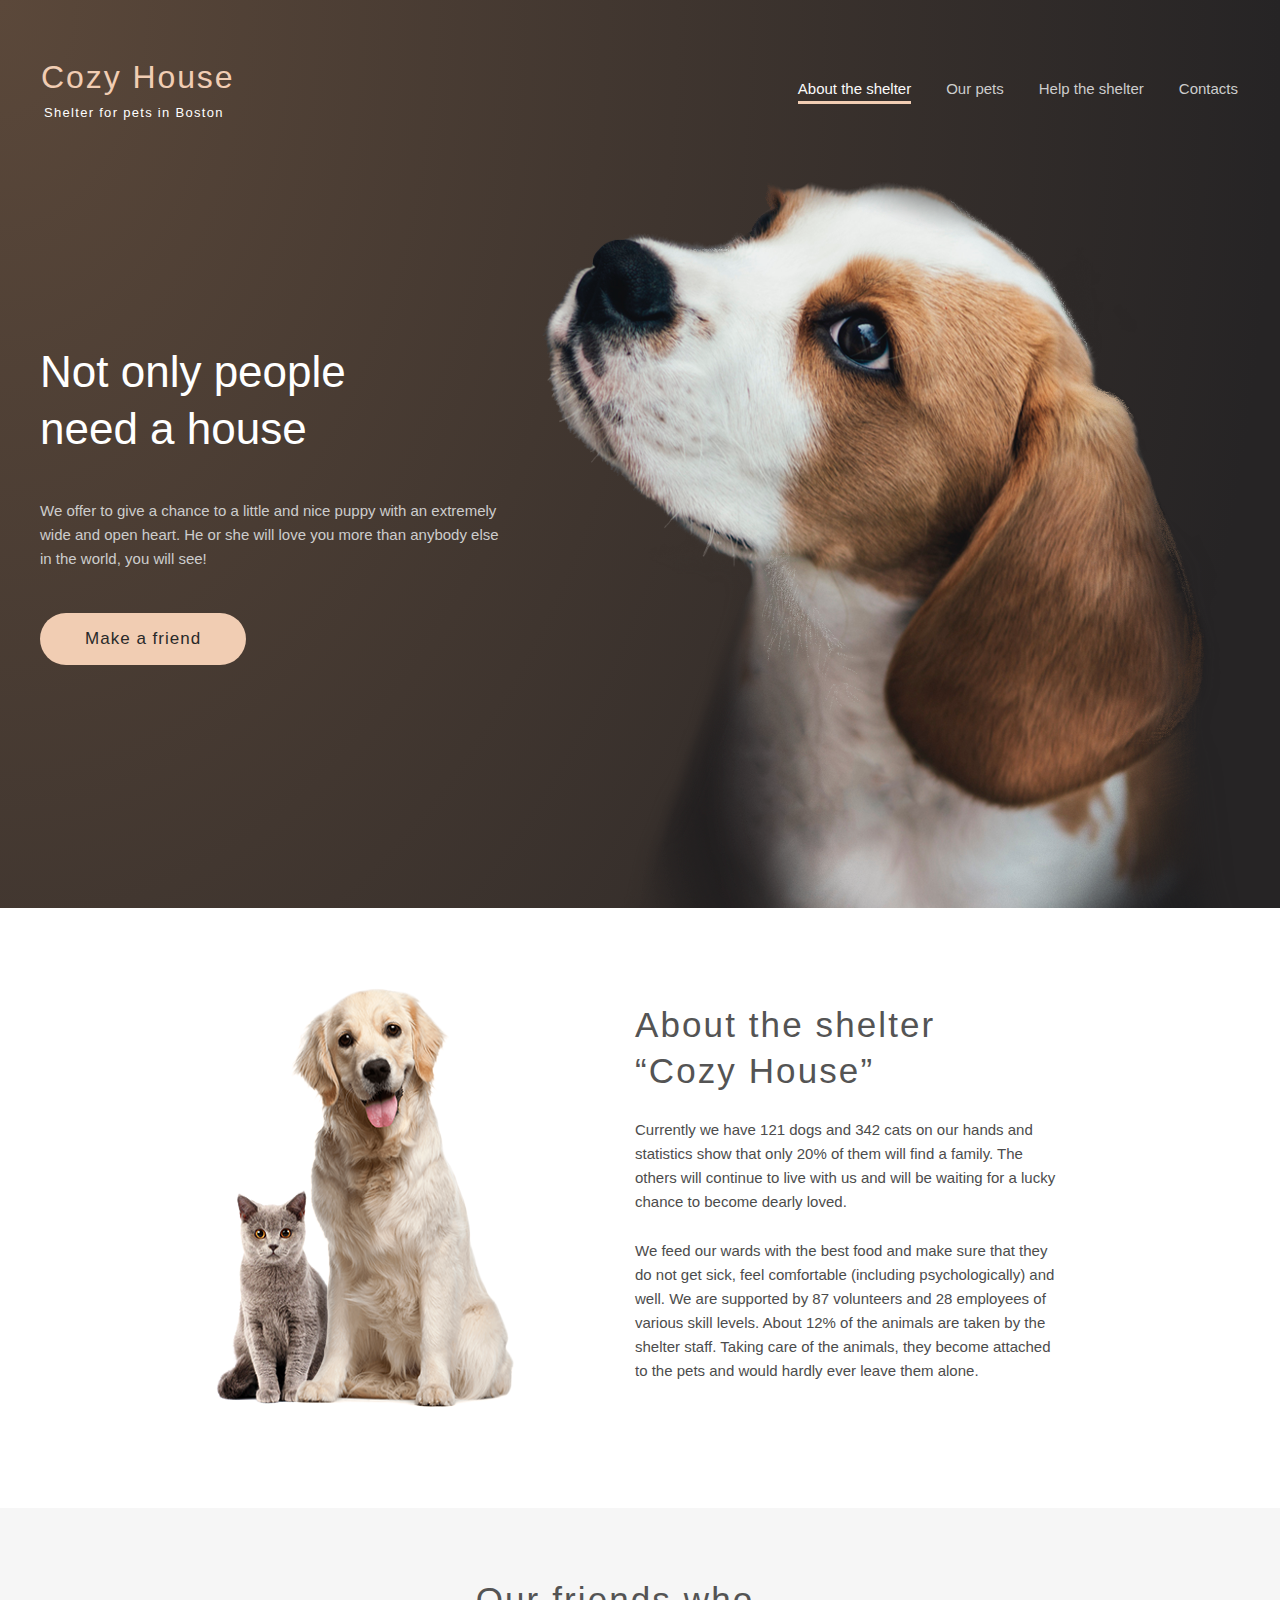
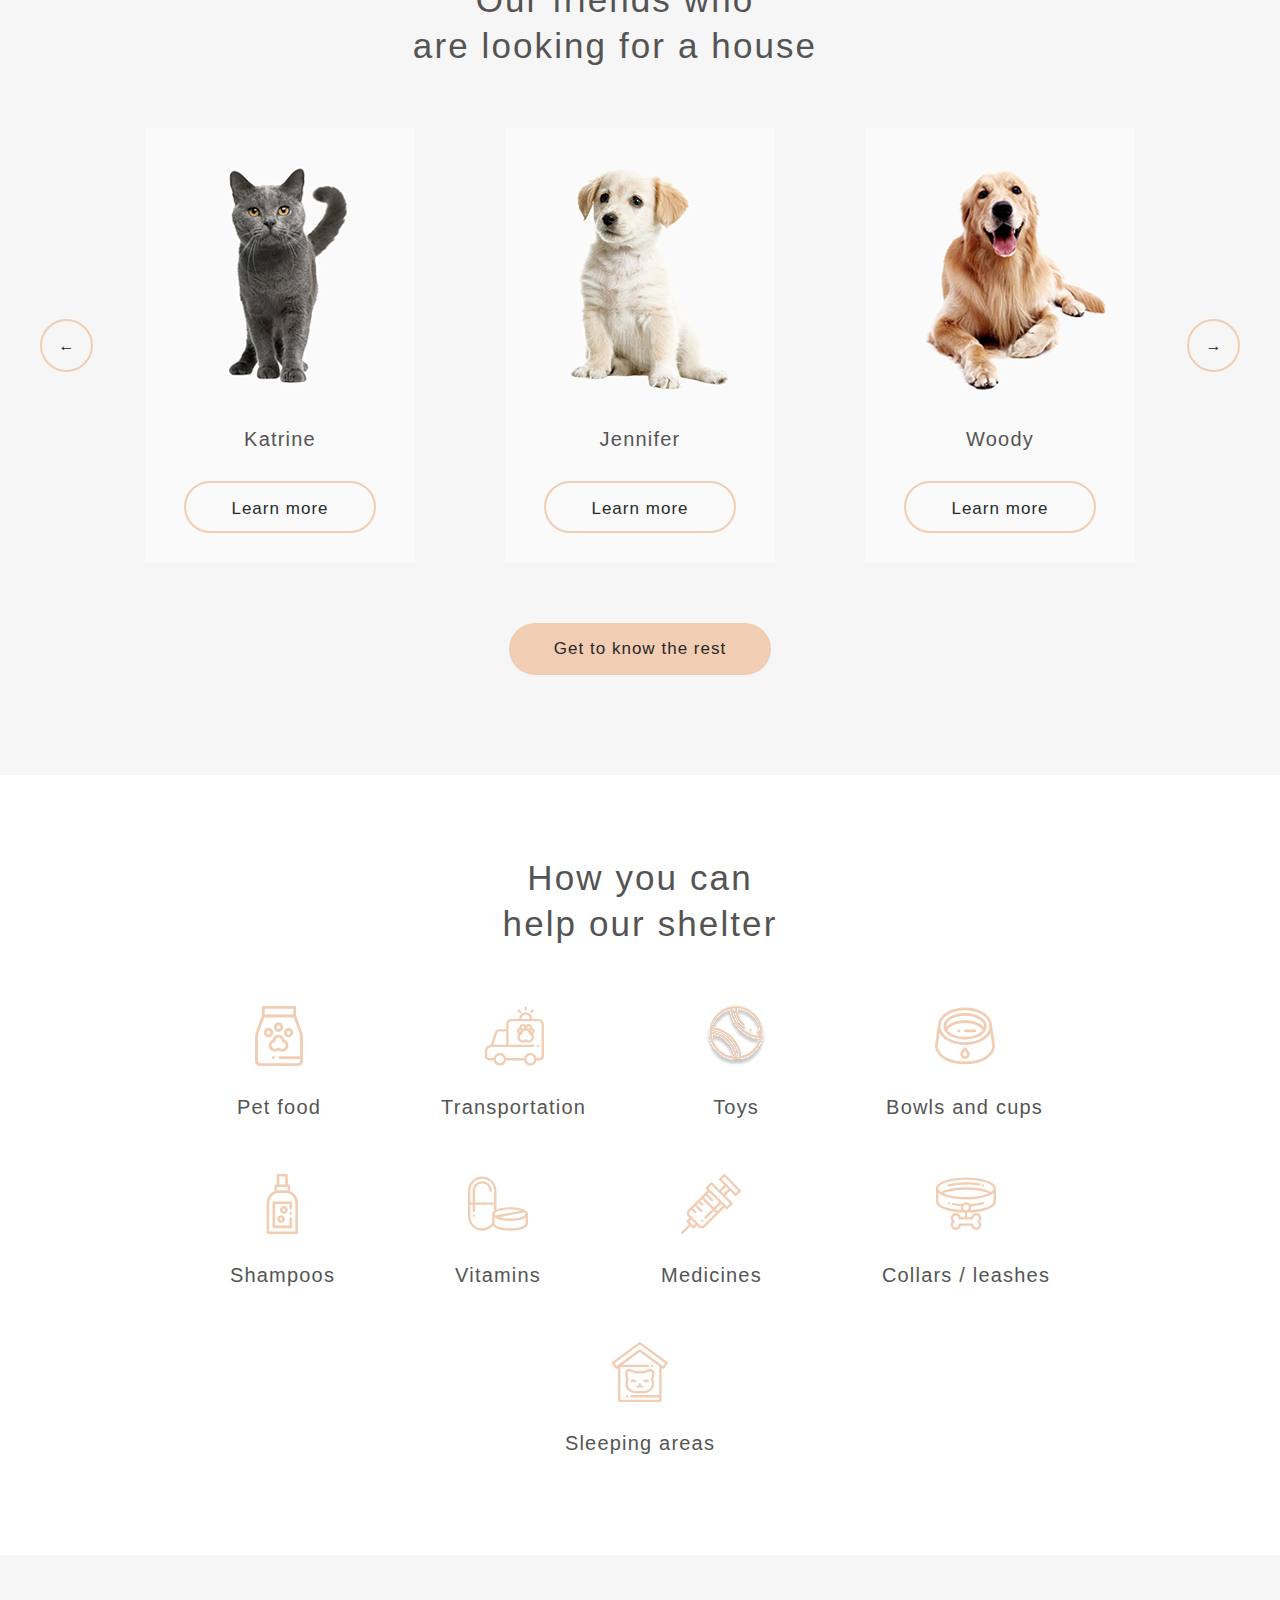
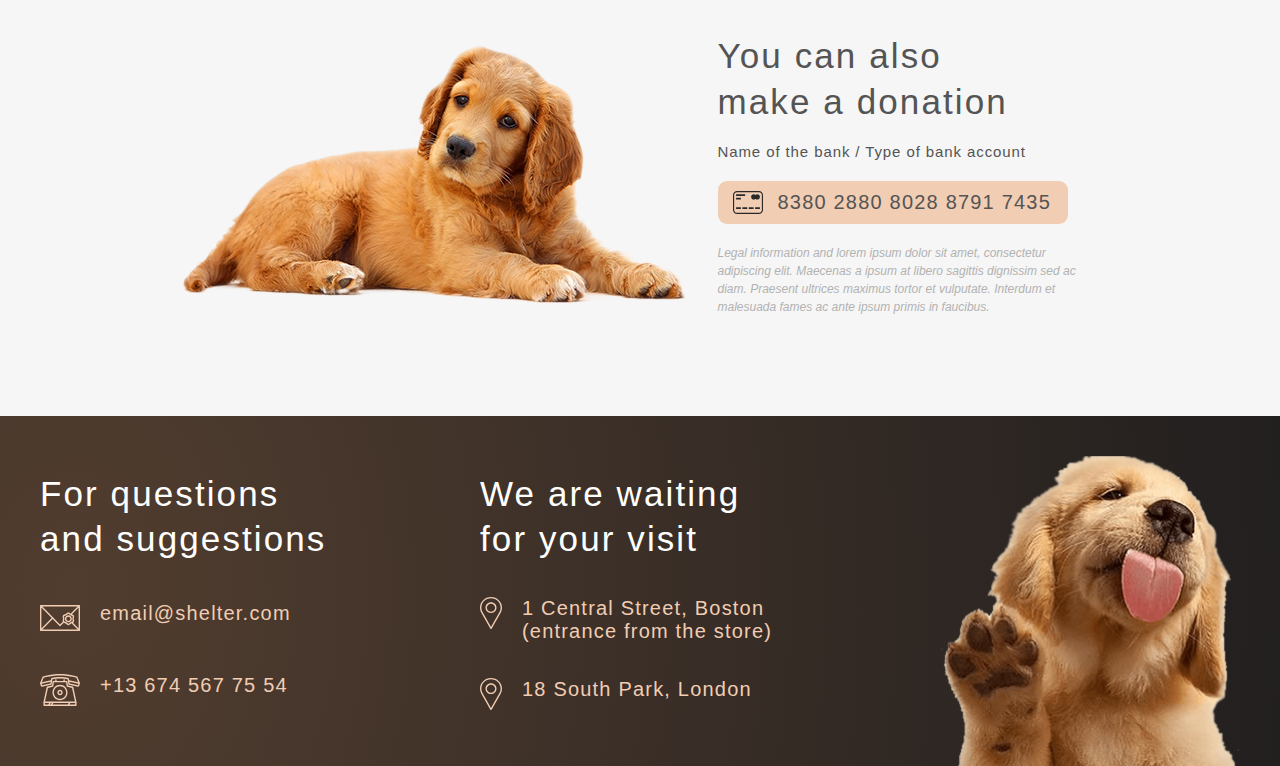
==== index.html @ 888b2aaf "refactor: refactor for validation" ====
<!doctype html>
<html lang="en">
<head>
    <meta charset="UTF-8">
    <meta http-equiv="X-UA-Compatible" content="ie=edge">
    <title>Shelter</title>
    <link rel="stylesheet" href="./css/SCSS/main.css">
</head>
<body>
<header>
    <div class="header">
        <div class="header__logo">
            <h3 class="logo__title">Cozy House</h3>
            <p class="logo__subtitle">Shelter for pets in Boston</p>
        </div>
        <nav class="header__nav-menu">
            <ul class="nav-menu__list">
                <li class="nav-menu__item paragraph-l active">
                    <a href="#about">About the shelter</a>
                </li>
                <li class="nav-menu__item paragraph-l">
                    <a href="#our-pets">Our pets</a>
                </li>
                <li class="nav-menu__item paragraph-l">
                    <a href="#help-shelter">Help the shelter</a>
                </li>
                <li class="nav-menu__item paragraph-l">
                    <a href="#contacts">Contacts</a>
                </li>
            </ul>
        </nav>
    </div>
</header>
<main>
    <section class="main__start-screen">
        <div class="wrapper">
            <div class="start-screen-container">
                <div class="start-screen__content">
                    <h2 class="start-screen__heading h3-mobile">Not only people need a house</h2>
                    <p class="start-screen__subheading paragraph-l">We offer to give a chance to a little and nice
                        puppy
                        with an extremely
                        wide and open heart. He or she will love you more than anybody else in the world, you will
                        see!</p>
                    <button class="start-screen__primary btn">Make a friend</button>
                </div>
                <img src="assets/img/start-screen-puppy.png" alt="puppy" class="start-screen__puppy"></div>
        </div>
    </section>
    <section class="main__about" id="about">
        <div class="wrapper">
            <div class="about__container">
                <img src="./assets/img/about-pets.png" alt="pets" class="about__pets">
                <div class="about__content">
                    <h3 class="about__heading h3-mobile">About the shelter “Cozy House”</h3>
                    <p class="about__subheading paragraph-l">Currently we have 121 dogs and 342 cats on our hands and
                        statistics show that only 20% of them will find a family. The others will continue to live with
                        us and will be waiting for a lucky chance to become dearly loved.</p>
                    <p class="about__subheading paragraph-l">We feed our wards with the best food and make sure that
                        they do not get sick, feel comfortable (including psychologically) and well. We are supported by
                        87 volunteers and 28 employees of various skill levels. About 12% of the animals are taken by
                        the shelter staff. Taking care of the animals, they become attached to the pets and would hardly
                        ever leave them alone.</p>
                </div>
            </div>
        </div>
    </section>
    <section class="main__pets" id="our-pets">
        <div class="wrapper">
            <div class="pets__content">
                <h3 class="pets__heading h3-mobile">Our friends who <br>are looking for a house</h3>
                <div class="pets__slider">
                    <button class="slider__arrow-left switch">←</button>
                    <div class="slider__pets-cards">
                        <div class="slider__pets-card">
                            <img src="./assets/img/pets-katrine.png" alt="Katrine" class="pets-card__photo">
                            <h4 class="pets-card__title">Katrine</h4>
                            <button class="pets-card__more btn">Learn more</button>
                        </div>
                        <div class="slider__pets-card">
                            <img src="./assets/img/pets-jennifer.png" alt="Jennifer" class="pets-card__photo">
                            <h4 class="pets-card__title">Jennifer</h4>
                            <button class="pets-card__more btn">Learn more</button>
                        </div>
                        <div class="slider__pets-card">
                            <img src="./assets/img/pets-woody.png" alt="Woody" class="pets-card__photo">
                            <h4 class="pets-card__title">Woody</h4>
                            <button class="pets-card__more btn">Learn more</button>
                        </div>
                    </div>
                    <button class="slider__arrow-right switch">→</button>
                </div>
                <button class="pets_primary btn">Get to know the rest</button>
            </div>
        </div>
    </section>
    <section class="main__help">
        <div class="wrapper">
            <div class="help__content" id="help-shelter">
                <h3 class="help__heading h3-mobile">How you can help
                    our shelter</h3>
                <ul class="help__list">
                    <li class="help__item">
                        <img src="./assets/svg/pet-food.svg" alt="Pet foo" class="help__item-icon">
                        <h4 class="help__item-title">Pet food</h4>
                    </li>
                    <li class="help__item">
                        <img src="./assets/svg/transportation.svg" alt="Transportation" class="help__item-icon">
                        <h4 class="help__item-title">Transportation</h4>
                    </li>
                    <li class="help__item">
                        <img src="./assets/svg/toys.svg" alt="Toys" class="help__item-icon">
                        <h4 class="help__item-title">Toys</h4>
                    </li>
                    <li class="help__item">
                        <img src="./assets/svg/bowls-and-cups.svg" alt="Bowls and cups" class="help__item-icon">
                        <h4 class="help__item-title">Bowls and cups</h4>
                    </li>
                    <li class="help__item">
                        <img src="./assets/svg/shampoos.svg" alt="Shampoos" class="help__item-icon">
                        <h4 class="help__item-title">Shampoos</h4>
                    </li>
                    <li class="help__item">
                        <img src="./assets/svg/vitamins.svg" alt="Vitamins" class="help__item-icon">
                        <h4 class="help__item-title">Vitamins</h4>
                    </li>
                    <li class="help__item">
                        <img src="./assets/svg/medicines.svg" alt="Medicines" class="help__item-icon">
                        <h4 class="help__item-title">Medicines</h4>
                    </li>
                    <li class="help__item">
                        <img src="./assets/svg/collars-or-leashes.svg" alt="Collars / leashes"
                             class="help__item-icon">
                        <h4 class="help__item-title">Collars / leashes</h4>
                    </li>
                    <li class="help__item">
                        <img src="./assets/svg/sleeping-area.svg" alt="Sleeping areas" class="help__item-icon">
                        <h4 class="help__item-title">Sleeping areas</h4>
                    </li>
                </ul>
            </div>
        </div>
    </section>
    <section class="main__donation">
        <div class="wrapper">
            <div class="donation__container">
                <img src="./assets/img/donation-dog.png" alt="dog" class="donation__img">
                <div class="donation__content">
                    <h3 class="donation__heading h3-mobile">You can also make a donation</h3>
                    <h5 class="donation__subheading">Name of the bank / Type of bank account</h5>
                    <div class="donation__credit-card">
                        <img src="./assets/svg/credit-card.svg" alt="credit-card" class="credit-card__svg">
                        <h4 class="credit-card__number">8380 2880 8028 8791 7435</h4>
                    </div>
                    <p class="donation__description paragraph-s">Legal information and lorem ipsum dolor sit amet,
                        consectetur adipiscing elit. Maecenas a ipsum at libero sagittis dignissim sed ac diam. Praesent
                        ultrices maximus tortor et vulputate. Interdum et malesuada fames ac ante ipsum primis in
                        faucibus.</p>
                </div>
            </div>
        </div>
    </section>
</main>
<footer>
    <div class="footer__background">
        <div class="wrapper">
            <div class="footer__container">
                <div class="footer__contacts" id="contacts">
                    <h3 class="contacts__title h3-mobile">For questions and suggestions</h3>
                    <div class="contacts__mail">
                        <img src="./assets/svg/icon-email.svg" alt="mail icon" class="mail__icon">
                        <a href="mailto:email@shelter.com" class="mail__address">
                            <h4 class="mail__address-text">email@shelter.com</h4>
                        </a>
                    </div>
                    <div class="contacts__phone">
                        <img src="./assets/svg/icon-phone.svg" alt="phone icon" class="phone__icon">
                        <a href="tel:+136745677554" class="phone__number">
                            <h4 class="phone__number-text">+13 674 567 75 54</h4>
                        </a>
                    </div>
                </div>
                <div class="footer__locations">
                    <h3 class="locations__title h3-mobile">We are waiting for your visit</h3>
                    <div class="locations__boston">
                        <img src="./assets/svg/icon-marker.svg" alt="locations icon" class="locations__icon">
                        <h4 class="locations__address">1 Central Street, Boston (entrance from the store)</h4>
                    </div>
                    <div class="locations__london">
                        <img src="./assets/svg/icon-marker.svg" alt="locations icon" class="locations__icon">
                        <h4 class="locations__address">18 South Park, London</h4>
                    </div>
                </div>
                <img class="footer__img" src="./assets/img/footer-puppy.png" alt="puppy">
            </div>
        </div>
    </div>
</footer>
</body>
</html>
---- css/SCSS/main.css ----
html, body, div, span, applet, object, iframe,
h1, h2, h3, h4, h5, h6, p, blockquote, pre,
a, abbr, acronym, address, big, cite, code,
del, dfn, em, img, ins, kbd, q, s, samp,
small, strike, strong, sub, sup, tt, var,
b, u, i, center,
dl, dt, dd, ol, ul, li,
fieldset, form, label, legend,
table, caption, tbody, tfoot, thead, tr, th, td,
article, aside, canvas, details, embed,
figure, figcaption, footer, header, hgroup,
menu, nav, output, ruby, section, summary,
time, mark, audio, video {
  margin: 0;
  padding: 0;
  border: 0;
  font-size: 100%;
  font: inherit;
  vertical-align: baseline;
}

/* make sure to set some focus styles for accessibility */
:focus {
  outline: 0;
}

/* HTML5 display-role reset for older browsers */
article, aside, details, figcaption, figure,
footer, header, hgroup, menu, nav, section {
  display: block;
}

body {
  line-height: 1;
}

ol, ul {
  list-style: none;
}

blockquote, q {
  quotes: none;
}

blockquote:before, blockquote:after,
q:before, q:after {
  content: "";
  content: none;
}

table {
  border-collapse: collapse;
  border-spacing: 0;
}

input[type=search]::-webkit-search-cancel-button,
input[type=search]::-webkit-search-decoration,
input[type=search]::-webkit-search-results-button,
input[type=search]::-webkit-search-results-decoration {
  -webkit-appearance: none;
  -moz-appearance: none;
}

input[type=search] {
  -webkit-appearance: none;
  -moz-appearance: none;
  -webkit-box-sizing: content-box;
  -moz-box-sizing: content-box;
  box-sizing: content-box;
}

textarea {
  overflow: auto;
  vertical-align: top;
  resize: vertical;
}

/**
 * Correct `inline-block` display not defined in IE 6/7/8/9 and Firefox 3.
 */
audio,
canvas,
video {
  display: inline-block;
  *display: inline;
  *zoom: 1;
  max-width: 100%;
}

/**
 * Prevent modern browsers from displaying `audio` without controls.
 * Remove excess height in iOS 5 devices.
 */
audio:not([controls]) {
  display: none;
  height: 0;
}

/**
 * Address styling not present in IE 7/8/9, Firefox 3, and Safari 4.
 * Known issue: no IE 6 support.
 */
[hidden] {
  display: none;
}

/**
 * 1. Correct text resizing oddly in IE 6/7 when body `font-size` is set using
 *    `em` units.
 * 2. Prevent iOS text size adjust after orientation change, without disabling
 *    user zoom.
 */
html {
  font-size: 100%;
  /* 1 */
  -webkit-text-size-adjust: 100%;
  /* 2 */
  -ms-text-size-adjust: 100%;
  /* 2 */
}

/**
 * Address `outline` inconsistency between Chrome and other browsers.
 */
a:focus {
  outline: thin dotted;
}

/**
 * Improve readability when focused and also mouse hovered in all browsers.
 */
a:active,
a:hover {
  outline: 0;
}

/**
 * 1. Remove border when inside `a` element in IE 6/7/8/9 and Firefox 3.
 * 2. Improve image quality when scaled in IE 7.
 */
img {
  border: 0;
  /* 1 */
  -ms-interpolation-mode: bicubic;
  /* 2 */
}

/**
 * Address margin not present in IE 6/7/8/9, Safari 5, and Opera 11.
 */
figure {
  margin: 0;
}

/**
 * Correct margin displayed oddly in IE 6/7.
 */
form {
  margin: 0;
}

/**
 * Define consistent border, margin, and padding.
 */
fieldset {
  border: 1px solid #c0c0c0;
  margin: 0 2px;
  padding: 0.35em 0.625em 0.75em;
}

/**
 * 1. Correct color not being inherited in IE 6/7/8/9.
 * 2. Correct text not wrapping in Firefox 3.
 * 3. Correct alignment displayed oddly in IE 6/7.
 */
legend {
  border: 0;
  /* 1 */
  padding: 0;
  white-space: normal;
  /* 2 */
  *margin-left: -7px;
  /* 3 */
}

/**
 * 1. Correct font size not being inherited in all browsers.
 * 2. Address margins set differently in IE 6/7, Firefox 3+, Safari 5,
 *    and Chrome.
 * 3. Improve appearance and consistency in all browsers.
 */
button,
input,
select,
textarea {
  font-size: 100%;
  /* 1 */
  margin: 0;
  /* 2 */
  vertical-align: baseline;
  /* 3 */
  *vertical-align: middle;
  /* 3 */
}

/**
 * Address Firefox 3+ setting `line-height` on `input` using `!important` in
 * the UA stylesheet.
 */
button,
input {
  line-height: normal;
}

/**
 * Address inconsistent `text-transform` inheritance for `button` and `select`.
 * All other form control elements do not inherit `text-transform` values.
 * Correct `button` style inheritance in Chrome, Safari 5+, and IE 6+.
 * Correct `select` style inheritance in Firefox 4+ and Opera.
 */
button,
select {
  text-transform: none;
}

/**
 * 1. Avoid the WebKit bug in Android 4.0.* where (2) destroys native `audio`
 *    and `video` controls.
 * 2. Correct inability to style clickable `input` types in iOS.
 * 3. Improve usability and consistency of cursor style between image-type
 *    `input` and others.
 * 4. Remove inner spacing in IE 7 without affecting normal text inputs.
 *    Known issue: inner spacing remains in IE 6.
 */
button,
html input[type=button],
input[type=reset],
input[type=submit] {
  -webkit-appearance: button;
  /* 2 */
  cursor: pointer;
  /* 3 */
  *overflow: visible;
  /* 4 */
}

/**
 * Re-set default cursor for disabled elements.
 */
button[disabled],
html input[disabled] {
  cursor: default;
}

/**
 * 1. Address box sizing set to content-box in IE 8/9.
 * 2. Remove excess padding in IE 8/9.
 * 3. Remove excess padding in IE 7.
 *    Known issue: excess padding remains in IE 6.
 */
input[type=checkbox],
input[type=radio] {
  box-sizing: border-box;
  /* 1 */
  padding: 0;
  /* 2 */
  *height: 13px;
  /* 3 */
  *width: 13px;
  /* 3 */
}

/**
 * 1. Address `appearance` set to `searchfield` in Safari 5 and Chrome.
 * 2. Address `box-sizing` set to `border-box` in Safari 5 and Chrome
 *    (include `-moz` to future-proof).
 */
input[type=search] {
  -webkit-appearance: textfield;
  /* 1 */
  -moz-box-sizing: content-box;
  -webkit-box-sizing: content-box;
  /* 2 */
  box-sizing: content-box;
}

/**
 * Remove inner padding and search cancel button in Safari 5 and Chrome
 * on OS X.
 */
input[type=search]::-webkit-search-cancel-button,
input[type=search]::-webkit-search-decoration {
  -webkit-appearance: none;
}

/**
 * Remove inner padding and border in Firefox 3+.
 */
button::-moz-focus-inner,
input::-moz-focus-inner {
  border: 0;
  padding: 0;
}

/**
 * 1. Remove default vertical scrollbar in IE 6/7/8/9.
 * 2. Improve readability and alignment in all browsers.
 */
textarea {
  overflow: auto;
  /* 1 */
  vertical-align: top;
  /* 2 */
}

/**
 * Remove most spacing between table cells.
 */
table {
  border-collapse: collapse;
  border-spacing: 0;
}

html,
button,
input,
select,
textarea {
  color: #222;
}

::-moz-selection {
  background: #b3d4fc;
  text-shadow: none;
}

::selection {
  background: #b3d4fc;
  text-shadow: none;
}

img {
  vertical-align: middle;
}

fieldset {
  border: 0;
  margin: 0;
  padding: 0;
}

textarea {
  resize: vertical;
}

.chromeframe {
  margin: 0.2em 0;
  background: #ccc;
  color: #000;
  padding: 0.2em 0;
}

h2 {
  font-family: Georgia, sans-serif;
  font-weight: normal;
  font-style: normal;
  font-size: 44px;
  line-height: 130%;
  color: #C4C4C4;
}

h3 {
  font-family: Georgia, sans-serif;
  font-weight: normal;
  font-style: normal;
  font-size: 35px;
  line-height: 130%;
  letter-spacing: 0.06em;
  color: #545454;
}

@media screen and (max-width: 500px) {
  .h3-mobile {
    font-family: Georgia, sans-serif;
    font-weight: normal;
    font-style: normal;
    font-size: 25px;
    line-height: 130%;
    letter-spacing: 0.06em;
    text-align: center;
  }
}

h4 {
  font-family: Georgia, sans-serif;
  font-weight: normal;
  font-style: normal;
  font-size: 20px;
  line-height: 115%;
  letter-spacing: 0.06em;
}

h5 {
  font-family: Georgia, sans-serif;
  font-weight: normal;
  font-style: normal;
  font-size: 15px;
  line-height: 110%;
  letter-spacing: 0.06em;
}

.h5-modal-window {
  font-family: Georgia, sans-serif;
  font-weight: normal;
  font-style: normal;
  font-size: 15px;
  line-height: 110%;
  letter-spacing: 0.06em;
}

.paragraph-l {
  font-family: Arial, sans-serif;
  font-size: 15px;
  line-height: 160%;
  color: #CDCDCD;
}
@media screen and (max-width: 500px) {
  .paragraph-l {
    text-align: justify;
  }
}

.paragraph-s {
  font-family: Arial, sans-serif;
  font-weight: normal;
  font-style: italic;
  font-size: 12px;
  line-height: 150%;
}

@media screen and (max-width: 760px) {
  .paragraph-mobile-menu {
    font-family: Arial, sans-serif;
    font-weight: normal;
    font-style: normal;
    font-size: 32px;
    line-height: 160%;
  }
}

.logo__title {
  font-family: Georgia, sans-serif;
  font-weight: normal;
  font-style: normal;
  font-size: 32px;
  line-height: 110%;
  letter-spacing: 0.06em;
}

.logo__subtitle {
  font-family: Arial, sans-serif;
  font-size: 13px;
  line-height: 15px;
  letter-spacing: 0.1em;
}

.btn {
  padding: 15px 45px;
  height: 52px;
  border-radius: 100px;
  border: 0;
  background: #F1CDB3;
  font-family: Georgia, sans-serif;
  font-weight: normal;
  font-style: normal;
  font-size: 17px;
  line-height: 130%;
  letter-spacing: 0.06em;
  color: #292929;
}
.btn:hover {
  background: #FDDCC4;
}

.switch {
  padding: 0;
  width: 53px;
  height: 53px;
  border: 2px solid #F1CDB3;
  border-radius: 100px;
  background: rgba(255, 255, 255, 0);
}
.switch:hover {
  background: #FDDCC4;
}

html {
  box-sizing: border-box;
}

*, *:before, *:after {
  box-sizing: inherit;
}

img {
  max-width: 100%;
  height: auto;
}

body {
  max-width: 1280px;
  margin: 0 auto;
}

.wrapper {
  max-width: 1200px;
  width: 100%;
  margin: 0 auto;
}
@media screen and (max-width: 500px) {
  .wrapper {
    padding: 0 10px;
  }
}

a {
  text-decoration: none;
  color: inherit;
}

/*start styles header*/
.header {
  position: absolute;
  display: flex;
  justify-content: space-between;
  align-items: center;
  height: 60px;
  max-width: 1200px;
  width: 100%;
  margin-top: 60px;
  margin-left: 41px;
}
.headerheader__logo {
  display: flex;
  flex-direction: column;
}
@media screen and (max-width: 1270px) {
  .header {
    max-width: 95vw;
    margin-left: 15px;
  }
}
@media screen and (max-width: 850px) {
  .header {
    margin: 30px 0 30px 30px;
    width: auto;
  }
}
@media screen and (max-width: 760px) {
  .header__nav-menu {
    display: none;
  }
}
@media screen and (max-width: 500px) {
  .header {
    margin-left: 10px;
  }
}

.logo__title {
  color: #F1CDB3;
  margin-bottom: 10px;
}
.logo__subtitle {
  display: flex;
  align-items: center;
  color: #FFFFFF;
  padding-left: 3px;
}

.nav-menu__list {
  display: flex;
  gap: 35px;
  margin-right: 3px;
}
@media screen and (max-width: 850px) {
  .nav-menu__list {
    margin-left: 80px;
  }
}
.nav-menu__item.active, .nav-menu__item:hover {
  color: #FAFAFA;
}
.nav-menu__item.active {
  border-bottom: 3px solid #F1CDB3;
}

/*end styles header*/
/*start styles main*/
/*start styles start-screen*/
.main__start-screen {
  background: radial-gradient(100% 215.42% at 0% 0%, #5B483A 0%, #262425 100%), #211F20;
  margin-bottom: 80px;
}
@media screen and (max-width: 850px) {
  .main__start-screen {
    padding-top: 150px;
  }
}
@media screen and (max-width: 500px) {
  .main__start-screen {
    margin-bottom: 40px;
  }
}

.start-screen-container {
  display: grid;
  grid-gap: 42px;
  grid-template-columns: minmax(330px, 1fr) minmax(auto, 698px);
}
@media screen and (max-width: 1270px) {
  .start-screen-container {
    grid-gap: 0;
  }
}
@media screen and (max-width: 850px) {
  .start-screen-container {
    grid-template-columns: 1fr;
    grid-template-rows: 322px 1fr;
    justify-items: center;
    gap: 100px;
  }
}
@media screen and (max-width: 760px) {
  .start-screen-container {
    gap: 105px;
  }
}
@media screen and (max-width: 500px) {
  .start-screen-container {
    gap: 80px;
  }
}
.start-screen__content {
  margin-top: 343px;
}
@media screen and (max-width: 1270px) {
  .start-screen__content {
    padding-left: 15px;
    margin-top: 28vw;
  }
}
@media screen and (max-width: 850px) {
  .start-screen__content {
    margin: 0;
    padding: 0;
    display: flex;
    flex-direction: column;
    align-items: center;
  }
}
@media screen and (max-width: 500px) {
  .start-screen__content {
    max-width: 93.75vw;
  }
}
@media screen and (max-width: 500px) {
  .start-screen__heading, .start-screen__subheading {
    text-align: center;
  }
}
.start-screen__heading {
  color: #FFFFFF;
  margin-bottom: 42px;
  max-width: 310px;
  letter-spacing: 0;
}
@media screen and (max-width: 850px) {
  .start-screen__heading {
    margin-left: -150px;
  }
}
@media screen and (max-width: 500px) {
  .start-screen__heading {
    margin-left: 0;
    max-width: 250px;
    letter-spacing: 0.06em;
  }
}
.start-screen__subheading {
  max-width: 460px;
  margin-bottom: 42px;
}
.start-screen__puppy {
  margin-top: 180px;
  max-width: 698px;
}
@media screen and (max-width: 1270px) {
  .start-screen__puppy {
    display: block;
    max-width: 100%;
    max-height: 100%;
  }
}
@media screen and (max-width: 850px) {
  .start-screen__puppy {
    margin-top: 0;
    margin-left: 140px;
    width: 74%;
  }
}
@media screen and (max-width: 760px) {
  .start-screen__puppy {
    margin-left: 40px;
  }
}
@media screen and (max-width: 500px) {
  .start-screen__puppy {
    width: 87%;
  }
}

/*end styles start-screen*/
/*start styles about*/
.main__about {
  margin-bottom: 100px;
}
@media screen and (max-width: 500px) {
  .main__about {
    margin-bottom: 42px;
  }
}

.about__container {
  display: flex;
  gap: 120px;
  justify-content: center;
}
@media screen and (max-width: 980px) {
  .about__container {
    flex-direction: column-reverse;
    align-items: center;
    gap: 55px;
  }
}
@media screen and (max-width: 500px) {
  .about__container {
    gap: 20px;
  }
}
.about__pets {
  width: 300px;
}
@media screen and (max-width: 500px) {
  .about__pets {
    width: 260px;
  }
}
.about__content {
  display: flex;
  flex-direction: column;
  width: 430px;
  padding-top: 14px;
}
@media screen and (max-width: 850px) {
  .about__content {
    padding: 0;
  }
}
@media screen and (max-width: 500px) {
  .about__content {
    max-width: 100%;
    padding: 0 15px;
    margin: 0 auto;
  }
}
.about__heading {
  color: #545454;
  width: 370px;
  margin-bottom: 25px;
}
@media screen and (max-width: 500px) {
  .about__heading {
    width: 100%;
  }
}
.about__subheading {
  color: #4C4C4C;
  margin-bottom: 25px;
}
@media screen and (max-width: 500px) {
  .about__subheading {
    margin-bottom: 21px;
  }
}

/*end styles about*/
/*start styles pets*/
.main__pets {
  background: #F6F6F6;
  padding-top: 70px;
  padding-bottom: 100px;
}
@media screen and (max-width: 850px) {
  .main__pets {
    padding-top: 80px;
  }
}
@media screen and (max-width: 500px) {
  .main__pets {
    padding-top: 43px;
    padding-bottom: 45px;
  }
}

.pets__content {
  display: flex;
  flex-direction: column;
  align-items: center;
  gap: 60px;
}
@media screen and (max-width: 500px) {
  .pets__content {
    gap: 40px;
  }
}
.pets__heading {
  width: 480px;
  color: #545454;
  text-align: center;
  margin-right: 50px;
  margin-top: -1px;
}
@media screen and (max-width: 850px) {
  .pets__heading {
    margin: 0;
  }
}
@media screen and (max-width: 500px) {
  .pets__heading {
    max-width: 290px;
  }
}
.pets__slider {
  display: grid;
  grid-template-columns: 1fr minmax(280px, 990px) 1fr;
  width: 100%;
  gap: 52px;
  align-items: center;
}
@media screen and (max-width: 1270px) {
  .pets__slider {
    padding: 0 30px;
  }
}
@media screen and (max-width: 850px) {
  .pets__slider {
    gap: 12px;
  }
}
@media screen and (max-width: 500px) {
  .pets__slider {
    grid-template-columns: 1fr 0 1fr;
    grid-template-rows: 435px 53px;
    grid-template-areas: "card       card    card" "arrow-left   .     arrow-right ";
    justify-items: center;
    padding: 0;
    row-gap: 20px;
    column-gap: 0;
  }
}

.slider__pets-cards {
  display: flex;
  align-items: center;
  width: 100%;
  justify-content: space-between;
  gap: 15px;
}
@media screen and (max-width: 980px) {
  .slider__pets-cards {
    justify-content: center;
    gap: 43px;
  }
}
@media screen and (max-width: 760px) {
  .slider__pets-cards {
    justify-content: center;
  }
}
@media screen and (max-width: 500px) {
  .slider__pets-cards {
    grid-area: card;
    gap: 0;
  }
}
@media screen and (max-width: 500px) {
  .slider__arrow-left {
    grid-area: arrow-left;
    margin-left: 17px;
  }
}
@media screen and (max-width: 500px) {
  .slider__arrow-right {
    grid-area: arrow-right;
    margin-right: 17px;
  }
}
.slider__pets-card {
  display: flex;
  flex-direction: column;
  gap: 30px;
  align-items: center;
  background: #FAFAFA;
  grid-area: card;
}
@media screen and (max-width: 980px) {
  .slider__pets-card:last-child {
    display: none;
  }
}
@media screen and (max-width: 760px) {
  .slider__pets-card:nth-child(2) {
    display: none;
  }
}

.pets-card__photo {
  width: 270px;
}
.pets-card__title {
  color: #545454;
}
.pets-card__more {
  padding-top: 15px;
  background: rgba(255, 255, 255, 0);
  border: 2px solid #F1CDB3;
  margin-bottom: 30px;
}

/*end styles pets*/
/*start styles help*/
.help__content {
  margin-top: 80px;
  margin-bottom: 100px;
  display: flex;
  flex-direction: column;
  align-items: center;
}
@media screen and (max-width: 500px) {
  .help__content {
    margin-top: 41px;
    margin-bottom: 43px;
  }
}
.help__heading {
  max-width: 310px;
  color: #545454;
  margin-bottom: 60px;
  text-align: center;
}
@media screen and (max-width: 500px) {
  .help__heading {
    max-width: 250px;
    margin-bottom: 42px;
  }
}
.help__list {
  display: flex;
  column-gap: 120px;
  row-gap: 55px;
  flex-wrap: wrap;
  max-width: 1030px;
  justify-content: center;
}
@media screen and (max-width: 1270px) {
  .help__list {
    margin: 0 15px;
  }
}
@media screen and (max-width: 850px) {
  .help__list {
    column-gap: 60px;
  }
}
@media screen and (max-width: 500px) {
  .help__list {
    gap: 30px;
    margin: 0;
  }
}
.help__item {
  display: flex;
  flex-direction: column;
  align-items: center;
}
@media screen and (max-width: 1270px) {
  .help__item {
    width: 170px;
  }
}
@media screen and (max-width: 500px) {
  .help__item {
    width: 130px;
  }
}
.help__item-icon {
  width: 60px;
  height: 60px;
  margin-bottom: 30px;
}
@media screen and (max-width: 500px) {
  .help__item-icon {
    width: 50px;
    height: 50px;
    margin-bottom: 20px;
  }
}
.help__item-title {
  color: #545454;
}
@media screen and (max-width: 500px) {
  .help__item-title {
    font-size: 15px;
    line-height: 110%;
  }
}

/*end styles help*/
/*start styles donation*/
.main__donation {
  background: #F6F6F6;
  padding-top: 78px;
  padding-bottom: 100px;
}
@media screen and (max-width: 500px) {
  .main__donation {
    padding-top: 43px;
    padding-bottom: 43px;
  }
}

.donation__container {
  display: flex;
  gap: 30px;
  justify-content: center;
  align-items: center;
}
@media screen and (max-width: 980px) {
  .donation__container {
    flex-direction: column-reverse;
  }
}
@media screen and (max-width: 850px) {
  .donation__container {
    gap: 60px;
  }
}
@media screen and (max-width: 500px) {
  .donation__container {
    gap: 41px;
  }
}
.donation__img {
  max-width: 505px;
  max-height: 261px;
}
@media screen and (max-width: 760px) {
  .donation__img {
    max-width: 81.25vw;
  }
}
.donation__content {
  max-width: 380px;
  display: flex;
  flex-direction: column;
  gap: 20px;
}
@media screen and (max-width: 500px) {
  .donation__content {
    align-items: center;
    gap: 24px;
  }
}
.donation__heading {
  color: #545454;
  max-width: 300px;
}
@media screen and (max-width: 500px) {
  .donation__heading {
    max-width: 225px;
  }
}
.donation__subheading {
  color: #545454;
}
@media screen and (max-width: 500px) {
  .donation__subheading {
    letter-spacing: 0;
  }
}
.donation__credit-card {
  max-width: 350px;
  display: flex;
  gap: 15px;
  background: #F1CDB3;
  padding: 10px 15px;
  border-radius: 9px;
}
@media screen and (max-width: 500px) {
  .donation__credit-card {
    width: 281px;
  }
}
.donation__description {
  color: #B2B2B2;
}
@media screen and (max-width: 500px) {
  .donation__description {
    text-align: justify;
    padding: 0 9px;
    margin-top: -5px;
  }
}

.credit-card__svg {
  width: 30px;
  height: 23px;
}
.credit-card__number {
  color: #545454;
}
@media screen and (max-width: 500px) {
  .credit-card__number {
    font-size: 15px;
    line-height: 110%;
  }
}

/*end styles donation*/
/*end styles main*/
/*start styles footer*/
.footer__background {
  background: radial-gradient(110.67% 538.64% at 5.73% 50%, #513D2F 0%, #1A1A1C 100%), #211F20;
  padding-top: 40px;
}
@media screen and (max-width: 850px) {
  .footer__background {
    padding-top: 30px;
  }
}
.footer__container {
  display: grid;
  justify-content: space-between;
  grid-template-columns: 300px 320px 300px;
  grid-template-areas: "contacts location puppy";
}
@media screen and (max-width: 1270px) {
  .footer__container {
    padding-left: 15px;
  }
}
@media screen and (max-width: 980px) {
  .footer__container {
    grid-template-rows: 234px 1fr;
    grid-template-columns: 1fr 1fr;
    grid-template-areas: "contacts location" "puppy    puppy";
    justify-items: center;
    column-gap: 60px;
    row-gap: 65px;
  }
}
@media screen and (max-width: 850px) {
  .footer__container {
    padding: 0;
    margin: 0 64px;
    column-gap: 37px;
  }
}
@media screen and (max-width: 760px) {
  .footer__container {
    grid-template-rows: 208px 222px 1fr;
    grid-template-columns: 1fr;
    grid-template-areas: "contacts " "location" "puppy ";
    row-gap: 40px;
    column-gap: 0;
    margin: 0 10px;
  }
}
@media screen and (max-width: 500px) {
  .footer__container {
    margin: 0;
  }
}
.footer__contacts, .footer__locations {
  display: flex;
  flex-direction: column;
  gap: 40px;
  margin-top: 15px;
  max-height: 234px;
  max-width: 93.75vw;
}
@media screen and (max-width: 850px) {
  .footer__contacts, .footer__locations {
    margin: 0;
    gap: 42px;
  }
}
@media screen and (max-width: 500px) {
  .footer__contacts, .footer__locations {
    align-items: center;
  }
}
.footer__contacts {
  grid-area: contacts;
}
.footer__locations {
  grid-area: location;
  gap: 35px;
  max-width: 305px;
}
@media screen and (max-width: 850px) {
  .footer__locations {
    gap: 30px;
  }
}
@media screen and (max-width: 500px) {
  .footer__locations {
    gap: 40px;
  }
}
.footer__img {
  max-width: 300px;
  grid-area: puppy;
}
@media screen and (max-width: 980px) {
  .footer__img {
    grid-column-start: span 2;
  }
}
@media screen and (max-width: 500px) {
  .footer__img {
    max-width: 260px;
  }
}

.contacts__title,
.locations__title {
  color: #FFFFFF;
}

.contacts__mail,
.contacts__phone,
.locations__boston,
.locations__london {
  display: flex;
  gap: 20px;
}

@media screen and (max-width: 850px) {
  .locations__boston .locations__icon {
    margin-top: 7px;
  }
  .locations__boston .locations__address {
    margin-bottom: 8px;
  }
}
@media screen and (max-width: 850px) and (max-width: 500px) {
  .locations__boston .locations__address {
    margin-bottom: 3px;
  }
}

@media screen and (max-width: 500px) {
  .locations__title {
    width: 90vw;
  }
}

@media screen and (max-width: 500px) {
  .locations__address {
    width: 265px;
  }
}

.mail__icon,
.phone__icon {
  width: 40px;
  height: 32px;
}

@media screen and (max-width: 850px) {
  .phone__icon {
    margin-top: -6px;
  }
}

.mail__address-text,
.phone__number-text,
.locations__address {
  color: #F1CDB3;
}

.locations__icon {
  width: 22px;
  height: 32px;
  display: flex;
  justify-content: center;
  align-items: center;
}

/*end styles footer*/

/*# sourceMappingURL=main.css.map */
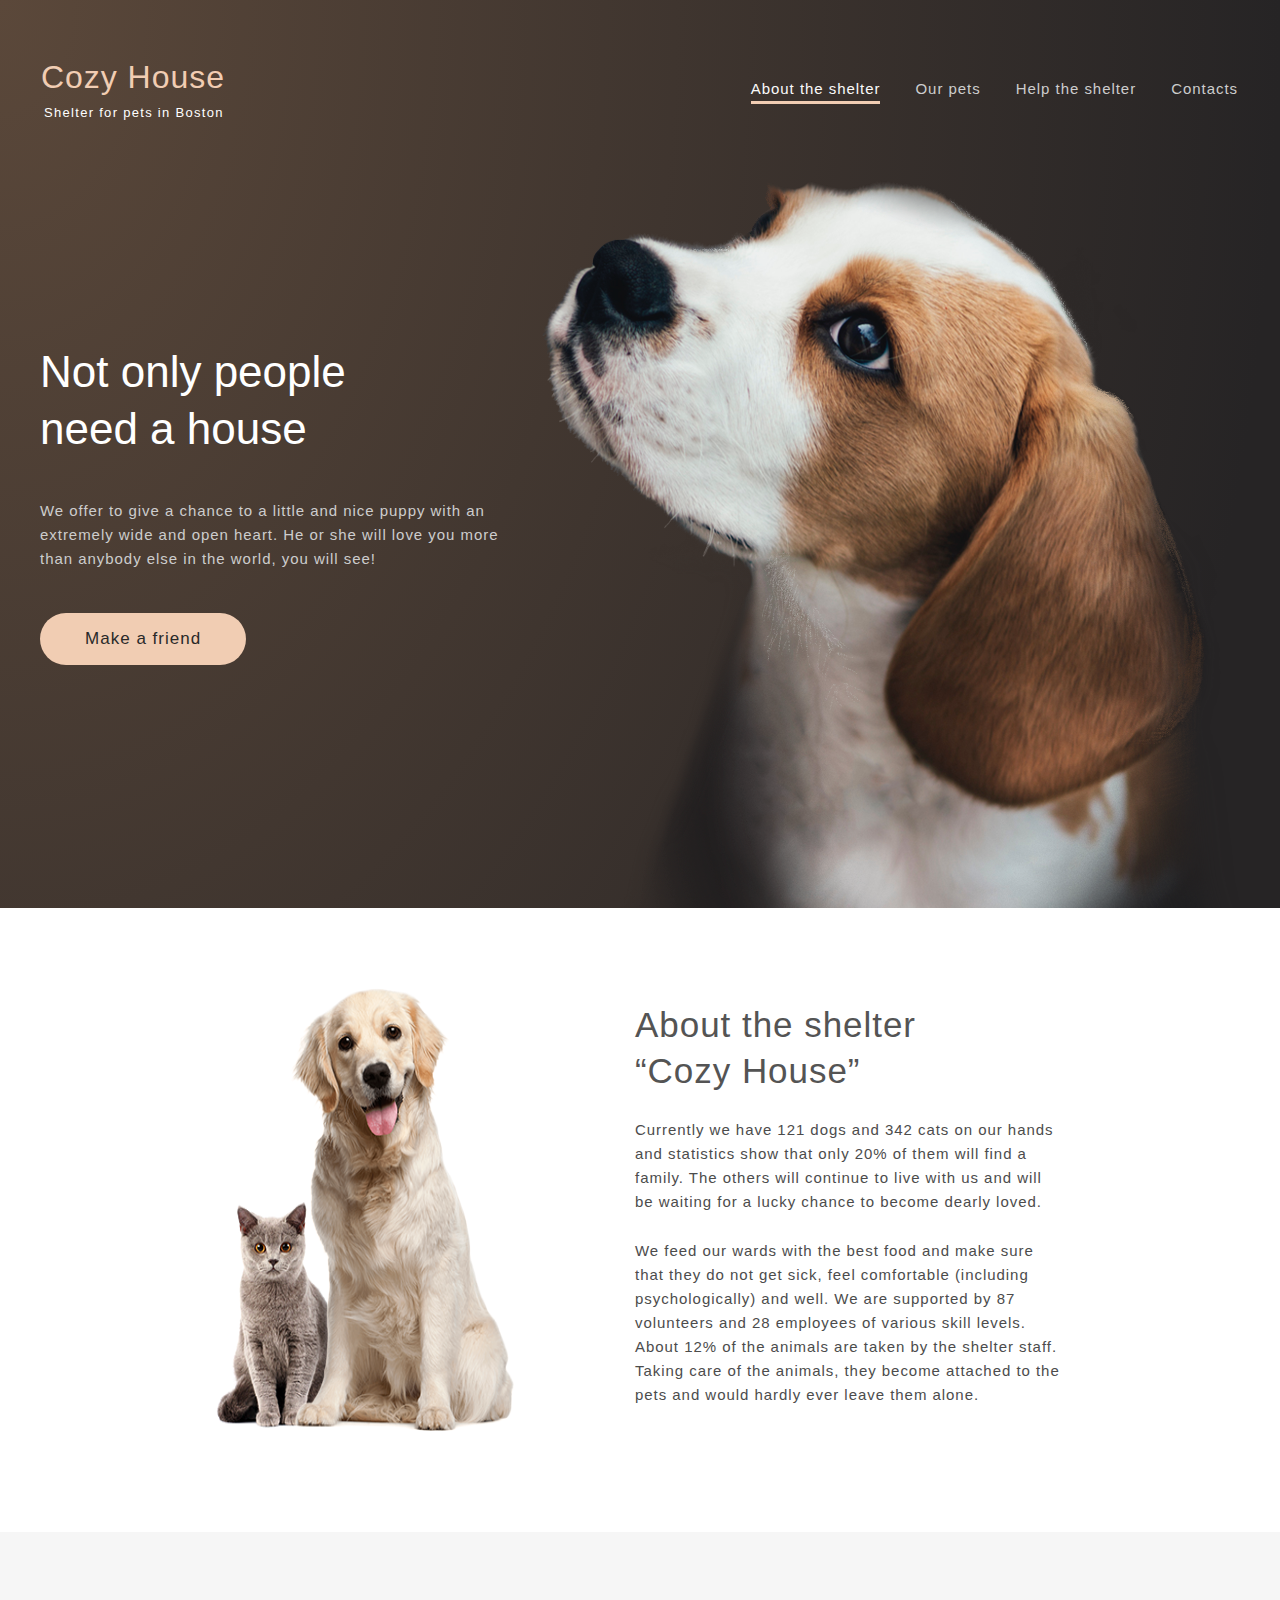
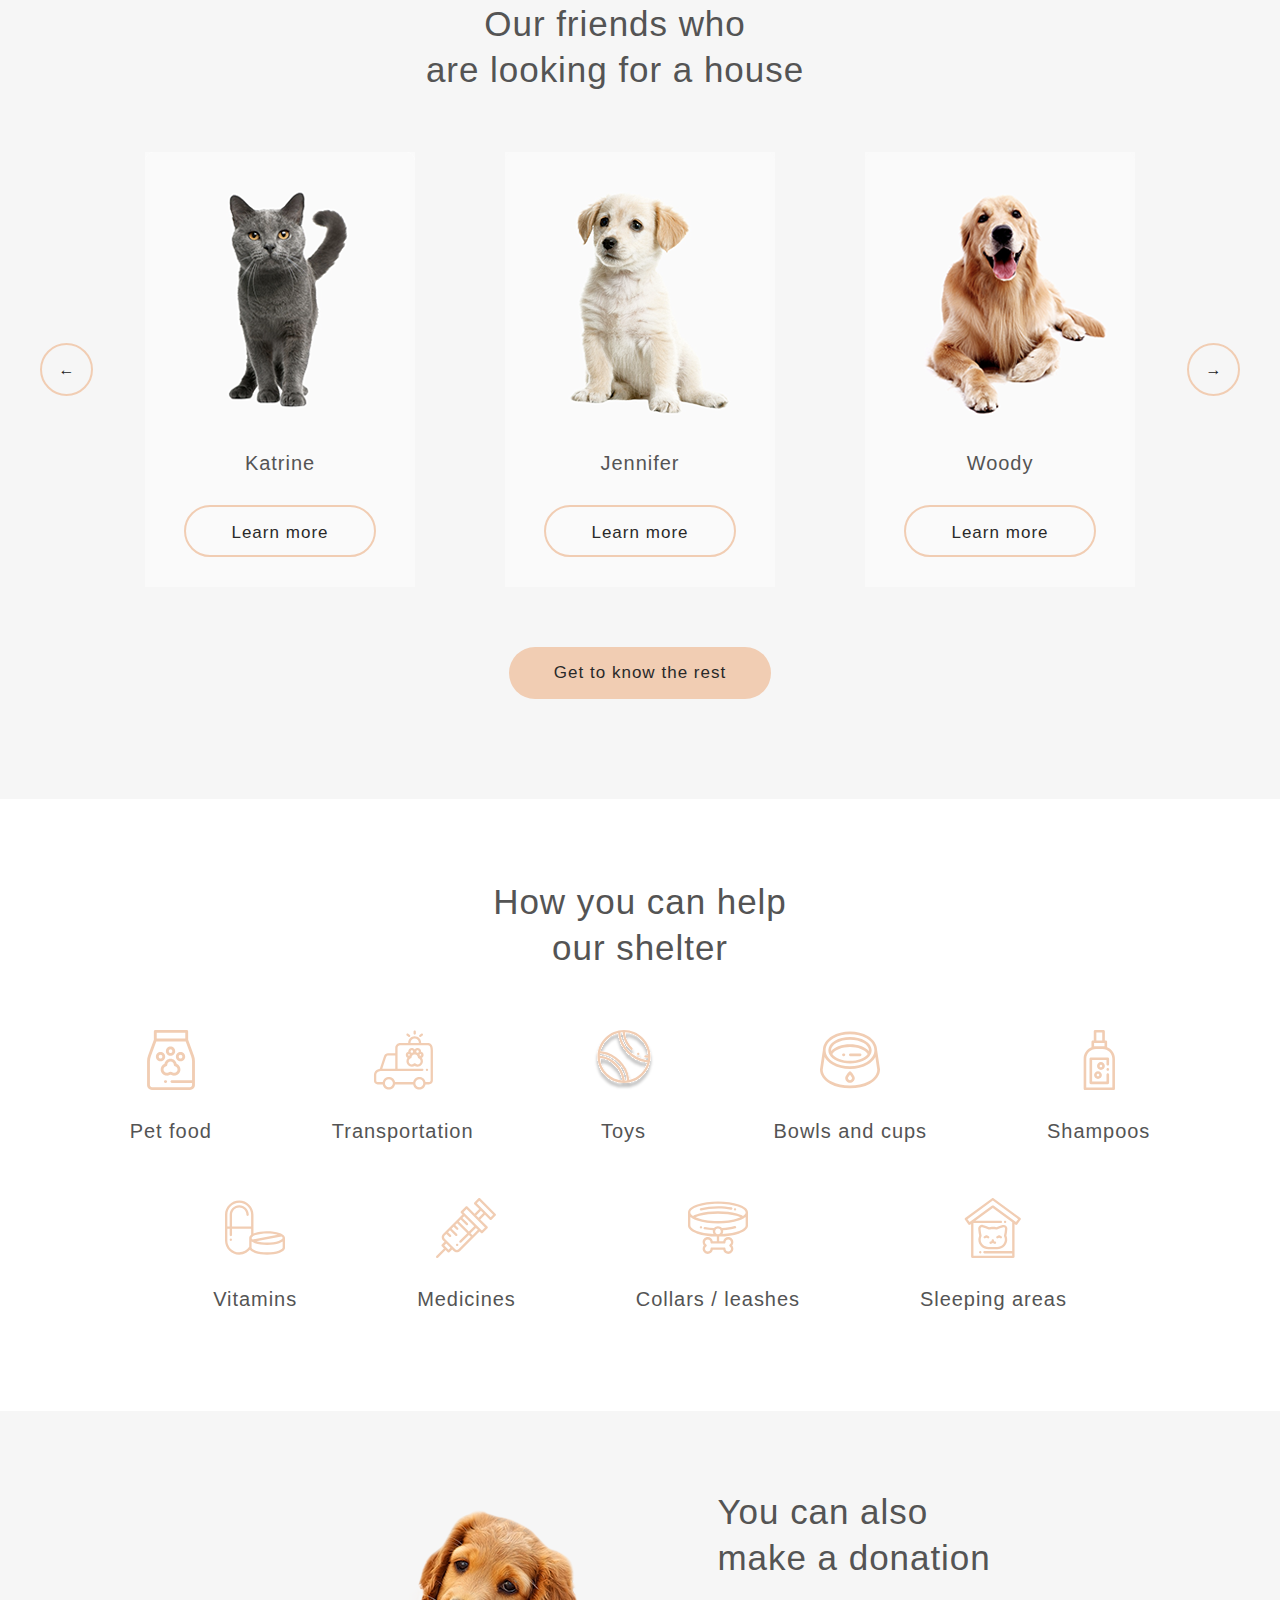
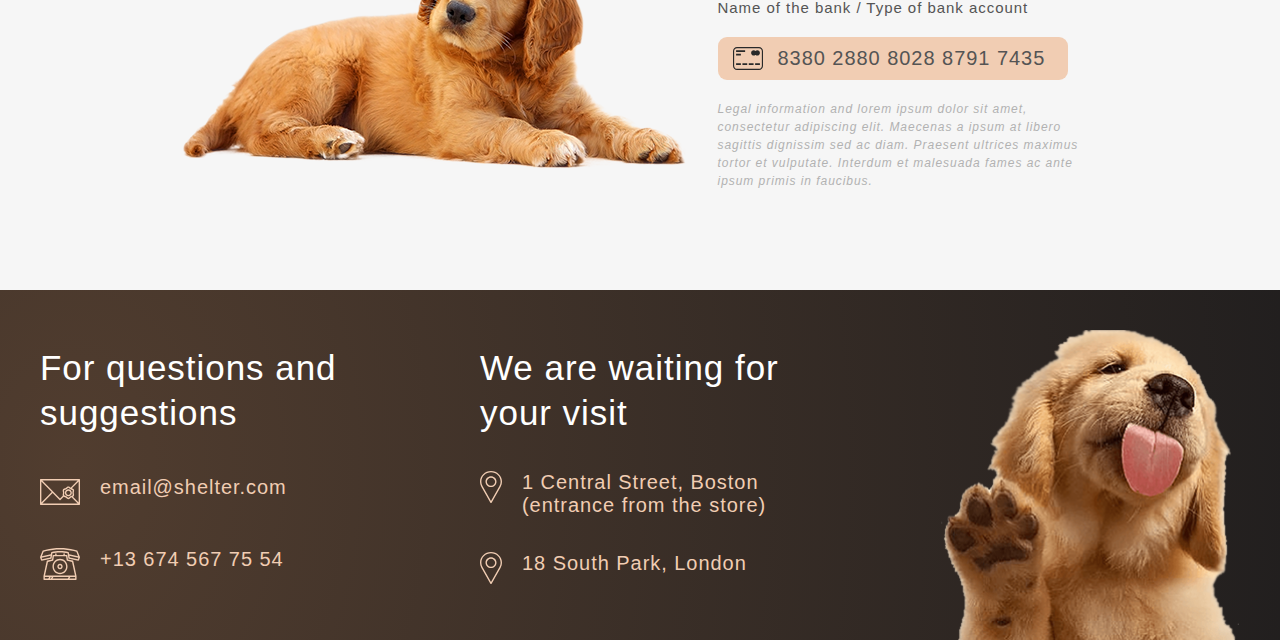
==== commit 06d3aca2: "refactor: apply pattern 7-1" ====
--- a/index.html
+++ b/index.html
@@ -4,7 +4,7 @@
     <meta charset="UTF-8">
     <meta http-equiv="X-UA-Compatible" content="ie=edge">
     <title>Shelter</title>
-    <link rel="stylesheet" href="./css/SCSS/main.css">
+    <link rel="stylesheet" href="SCSS/main.css">
 </head>
 <body>
 <header>
--- a/SCSS/main.css
+++ b/SCSS/main.css
@@ -0,0 +1,1189 @@
+html, body, div, span, applet, object, iframe,
+h1, h2, h3, h4, h5, h6, p, blockquote, pre,
+a, abbr, acronym, address, big, cite, code,
+del, dfn, em, img, ins, kbd, q, s, samp,
+small, strike, strong, sub, sup, tt, var,
+b, u, i, center,
+dl, dt, dd, ol, ul, li,
+fieldset, form, label, legend,
+table, caption, tbody, tfoot, thead, tr, th, td,
+article, aside, canvas, details, embed,
+figure, figcaption, footer, header, hgroup,
+menu, nav, output, ruby, section, summary,
+time, mark, audio, video {
+  margin: 0;
+  padding: 0;
+  border: 0;
+  font-size: 100%;
+  font: inherit;
+  vertical-align: baseline;
+}
+
+:focus {
+  outline: 0;
+}
+
+article, aside, details, figcaption, figure,
+footer, header, hgroup, menu, nav, section {
+  display: block;
+}
+
+body {
+  line-height: 1;
+}
+
+ol, ul {
+  list-style: none;
+}
+
+blockquote, q {
+  quotes: none;
+}
+
+blockquote:before, blockquote:after,
+q:before, q:after {
+  content: "";
+  content: none;
+}
+
+table {
+  border-collapse: collapse;
+  border-spacing: 0;
+}
+
+input[type=search]::-webkit-search-cancel-button,
+input[type=search]::-webkit-search-decoration,
+input[type=search]::-webkit-search-results-button,
+input[type=search]::-webkit-search-results-decoration {
+  -webkit-appearance: none;
+  -moz-appearance: none;
+}
+
+input[type=search] {
+  -webkit-appearance: none;
+  -moz-appearance: none;
+  -webkit-box-sizing: content-box;
+  -moz-box-sizing: content-box;
+  box-sizing: content-box;
+}
+
+textarea {
+  overflow: auto;
+  vertical-align: top;
+  resize: vertical;
+}
+
+audio,
+canvas,
+video {
+  display: inline-block;
+  *display: inline;
+  *zoom: 1;
+  max-width: 100%;
+}
+
+audio:not([controls]) {
+  display: none;
+  height: 0;
+}
+
+[hidden] {
+  display: none;
+}
+
+html {
+  font-size: 100%;
+  /* 1 */
+  -webkit-text-size-adjust: 100%;
+  /* 2 */
+  -ms-text-size-adjust: 100%;
+  /* 2 */
+}
+
+a:focus {
+  outline: thin dotted;
+}
+
+a:active,
+a:hover {
+  outline: 0;
+}
+
+img {
+  border: 0;
+  /* 1 */
+  -ms-interpolation-mode: bicubic;
+  /* 2 */
+}
+
+figure {
+  margin: 0;
+}
+
+form {
+  margin: 0;
+}
+
+fieldset {
+  border: 1px solid #c0c0c0;
+  margin: 0 2px;
+  padding: 0.35em 0.625em 0.75em;
+}
+
+legend {
+  border: 0;
+  /* 1 */
+  padding: 0;
+  white-space: normal;
+  /* 2 */
+  *margin-left: -7px;
+  /* 3 */
+}
+
+button,
+input,
+select,
+textarea {
+  font-size: 100%;
+  /* 1 */
+  margin: 0;
+  /* 2 */
+  vertical-align: baseline;
+  /* 3 */
+  *vertical-align: middle;
+  /* 3 */
+}
+
+button,
+input {
+  line-height: normal;
+}
+
+button,
+select {
+  text-transform: none;
+}
+
+button,
+html input[type=button],
+input[type=reset],
+input[type=submit] {
+  -webkit-appearance: button;
+  /* 2 */
+  cursor: pointer;
+  /* 3 */
+  *overflow: visible;
+  /* 4 */
+}
+
+button[disabled],
+html input[disabled] {
+  cursor: default;
+}
+
+input[type=checkbox],
+input[type=radio] {
+  box-sizing: border-box;
+  /* 1 */
+  padding: 0;
+  /* 2 */
+  *height: 13px;
+  /* 3 */
+  *width: 13px;
+  /* 3 */
+}
+
+input[type=search] {
+  -webkit-appearance: textfield;
+  /* 1 */
+  -moz-box-sizing: content-box;
+  -webkit-box-sizing: content-box;
+  /* 2 */
+  box-sizing: content-box;
+}
+
+input[type=search]::-webkit-search-cancel-button,
+input[type=search]::-webkit-search-decoration {
+  -webkit-appearance: none;
+}
+
+button::-moz-focus-inner,
+input::-moz-focus-inner {
+  border: 0;
+  padding: 0;
+}
+
+textarea {
+  overflow: auto;
+  /* 1 */
+  vertical-align: top;
+  /* 2 */
+}
+
+table {
+  border-collapse: collapse;
+  border-spacing: 0;
+}
+
+html,
+button,
+input,
+select,
+textarea {
+  color: #222;
+}
+
+::-moz-selection {
+  background: #b3d4fc;
+  text-shadow: none;
+}
+
+::selection {
+  background: #b3d4fc;
+  text-shadow: none;
+}
+
+img {
+  vertical-align: middle;
+}
+
+fieldset {
+  border: 0;
+  margin: 0;
+  padding: 0;
+}
+
+textarea {
+  resize: vertical;
+}
+
+.chromeframe {
+  margin: 0.2em 0;
+  background: #ccc;
+  color: #000;
+  padding: 0.2em 0;
+}
+
+html {
+  box-sizing: border-box;
+  font-family: "Georgia", sans-serif;
+  letter-spacing: 0.06em;
+  font-weight: normal;
+  font-style: normal;
+}
+
+*, *:before, *:after {
+  box-sizing: inherit;
+}
+
+img {
+  max-width: 100%;
+  height: auto;
+}
+
+h2 {
+  font-size: 44px;
+  line-height: 130%;
+  color: #C4C4C4;
+}
+
+h3 {
+  font-size: 35px;
+  line-height: 130%;
+  color: #545454;
+}
+
+@media screen and (max-width: 500px) {
+  .h3-mobile {
+    font-size: 25px;
+    line-height: 130%;
+    text-align: center;
+  }
+}
+
+h4 {
+  font-size: 20px;
+  line-height: 115%;
+}
+
+h5 {
+  font-size: 15px;
+  line-height: 110%;
+}
+
+.h5-modal-window {
+  font-size: 15px;
+  line-height: 110%;
+}
+
+.paragraph-l {
+  font-family: Arial, sans-serif;
+  font-size: 15px;
+  line-height: 160%;
+  color: #CDCDCD;
+}
+@media screen and (max-width: 500px) {
+  .paragraph-l {
+    text-align: justify;
+  }
+}
+
+.paragraph-s {
+  font-family: Arial, sans-serif;
+  font-style: italic;
+  font-size: 12px;
+  line-height: 150%;
+}
+
+@media screen and (max-width: 768px) {
+  .paragraph-mobile-menu {
+    font-family: Arial, sans-serif;
+    font-size: 32px;
+    line-height: 160%;
+  }
+}
+
+.logo__title {
+  font-size: 32px;
+  line-height: 110%;
+}
+
+.logo__subtitle {
+  font-family: Arial, sans-serif;
+  font-size: 13px;
+  line-height: 15px;
+  letter-spacing: 0.1em;
+}
+
+.btn {
+  padding: 15px 45px;
+  height: 52px;
+  border-radius: 100px;
+  border: 0;
+  background: #F1CDB3;
+  font-size: 17px;
+  line-height: 130%;
+  letter-spacing: 0.06em;
+  color: #292929;
+}
+.btn:hover {
+  background: #FDDCC4;
+}
+
+.switch {
+  padding: 0;
+  width: 53px;
+  height: 53px;
+  border: 2px solid #F1CDB3;
+  border-radius: 100px;
+  background: rgba(255, 255, 255, 0);
+}
+.switch:hover {
+  background: #FDDCC4;
+}
+
+body {
+  max-width: 1280px;
+  margin: 0 auto;
+}
+
+.wrapper {
+  max-width: 1200px;
+  width: 100%;
+  margin: 0 auto;
+}
+@media screen and (max-width: 500px) {
+  .wrapper {
+    padding: 0 10px;
+  }
+}
+
+a {
+  text-decoration: none;
+  color: inherit;
+}
+
+/*start styles header*/
+.header {
+  position: absolute;
+  display: flex;
+  justify-content: space-between;
+  align-items: center;
+  height: 60px;
+  max-width: 1200px;
+  width: 100%;
+  margin-top: 60px;
+  margin-left: 41px;
+}
+.headerheader__logo {
+  display: flex;
+  flex-direction: column;
+}
+@media screen and (max-width: 1270px) {
+  .header {
+    max-width: 95vw;
+    margin-left: 15px;
+  }
+}
+@media screen and (max-width: 850px) {
+  .header {
+    margin: 30px 0 30px 30px;
+    width: auto;
+  }
+}
+@media screen and (max-width: 760px) {
+  .header__nav-menu {
+    display: none;
+  }
+}
+@media screen and (max-width: 500px) {
+  .header {
+    margin-left: 10px;
+  }
+}
+
+.logo__title {
+  color: #F1CDB3;
+  margin-bottom: 10px;
+}
+.logo__subtitle {
+  display: flex;
+  align-items: center;
+  color: #FFFFFF;
+  padding-left: 3px;
+}
+
+.nav-menu__list {
+  display: flex;
+  gap: 35px;
+  margin-right: 3px;
+}
+@media screen and (max-width: 850px) {
+  .nav-menu__list {
+    margin-left: 80px;
+  }
+}
+.nav-menu__item.active, .nav-menu__item:hover {
+  color: #FAFAFA;
+}
+.nav-menu__item.active {
+  border-bottom: 3px solid #F1CDB3;
+}
+
+/*end styles header*/
+/*start styles main*/
+/*start styles start-screen*/
+.main__start-screen {
+  background: radial-gradient(100% 215.42% at 0% 0%, #5B483A 0%, #262425 100%), #211F20;
+  margin-bottom: 80px;
+}
+@media screen and (max-width: 850px) {
+  .main__start-screen {
+    padding-top: 150px;
+  }
+}
+@media screen and (max-width: 500px) {
+  .main__start-screen {
+    margin-bottom: 40px;
+  }
+}
+
+.start-screen-container {
+  display: grid;
+  grid-gap: 42px;
+  grid-template-columns: minmax(330px, 1fr) minmax(auto, 698px);
+}
+@media screen and (max-width: 1270px) {
+  .start-screen-container {
+    grid-gap: 0;
+  }
+}
+@media screen and (max-width: 850px) {
+  .start-screen-container {
+    grid-template-columns: 1fr;
+    grid-template-rows: 322px 1fr;
+    justify-items: center;
+    gap: 100px;
+  }
+}
+@media screen and (max-width: 760px) {
+  .start-screen-container {
+    gap: 105px;
+  }
+}
+@media screen and (max-width: 500px) {
+  .start-screen-container {
+    gap: 80px;
+  }
+}
+.start-screen__content {
+  margin-top: 343px;
+}
+@media screen and (max-width: 1270px) {
+  .start-screen__content {
+    padding-left: 15px;
+    margin-top: 28vw;
+  }
+}
+@media screen and (max-width: 850px) {
+  .start-screen__content {
+    margin: 0;
+    padding: 0;
+    display: flex;
+    flex-direction: column;
+    align-items: center;
+  }
+}
+@media screen and (max-width: 500px) {
+  .start-screen__content {
+    max-width: 93.75vw;
+  }
+}
+@media screen and (max-width: 500px) {
+  .start-screen__heading, .start-screen__subheading {
+    text-align: center;
+  }
+}
+.start-screen__heading {
+  color: #FFFFFF;
+  margin-bottom: 42px;
+  max-width: 310px;
+  letter-spacing: 0;
+}
+@media screen and (max-width: 850px) {
+  .start-screen__heading {
+    margin-left: -150px;
+  }
+}
+@media screen and (max-width: 500px) {
+  .start-screen__heading {
+    margin-left: 0;
+    max-width: 250px;
+    letter-spacing: 0.06em;
+  }
+}
+.start-screen__subheading {
+  max-width: 460px;
+  margin-bottom: 42px;
+}
+.start-screen__puppy {
+  margin-top: 180px;
+  max-width: 698px;
+}
+@media screen and (max-width: 1270px) {
+  .start-screen__puppy {
+    display: block;
+    max-width: 100%;
+    max-height: 100%;
+  }
+}
+@media screen and (max-width: 850px) {
+  .start-screen__puppy {
+    margin-top: 0;
+    margin-left: 140px;
+    width: 74%;
+  }
+}
+@media screen and (max-width: 760px) {
+  .start-screen__puppy {
+    margin-left: 40px;
+  }
+}
+@media screen and (max-width: 500px) {
+  .start-screen__puppy {
+    width: 87%;
+  }
+}
+
+/*end styles start-screen*/
+/*start styles about*/
+.main__about {
+  margin-bottom: 100px;
+}
+@media screen and (max-width: 500px) {
+  .main__about {
+    margin-bottom: 42px;
+  }
+}
+
+.about__container {
+  display: flex;
+  gap: 120px;
+  justify-content: center;
+}
+@media screen and (max-width: 980px) {
+  .about__container {
+    flex-direction: column-reverse;
+    align-items: center;
+    gap: 55px;
+  }
+}
+@media screen and (max-width: 500px) {
+  .about__container {
+    gap: 20px;
+  }
+}
+.about__pets {
+  width: 300px;
+}
+@media screen and (max-width: 500px) {
+  .about__pets {
+    width: 260px;
+  }
+}
+.about__content {
+  display: flex;
+  flex-direction: column;
+  width: 430px;
+  padding-top: 14px;
+}
+@media screen and (max-width: 850px) {
+  .about__content {
+    padding: 0;
+  }
+}
+@media screen and (max-width: 500px) {
+  .about__content {
+    max-width: 100%;
+    padding: 0 15px;
+    margin: 0 auto;
+  }
+}
+.about__heading {
+  color: #545454;
+  width: 370px;
+  margin-bottom: 25px;
+}
+@media screen and (max-width: 500px) {
+  .about__heading {
+    width: 100%;
+  }
+}
+.about__subheading {
+  color: #4C4C4C;
+  margin-bottom: 25px;
+}
+@media screen and (max-width: 500px) {
+  .about__subheading {
+    margin-bottom: 21px;
+  }
+}
+
+/*end styles about*/
+/*start styles pets*/
+.main__pets {
+  background: #F6F6F6;
+  padding-top: 70px;
+  padding-bottom: 100px;
+}
+@media screen and (max-width: 850px) {
+  .main__pets {
+    padding-top: 80px;
+  }
+}
+@media screen and (max-width: 500px) {
+  .main__pets {
+    padding-top: 43px;
+    padding-bottom: 45px;
+  }
+}
+
+.pets__content {
+  display: flex;
+  flex-direction: column;
+  align-items: center;
+  gap: 60px;
+}
+@media screen and (max-width: 500px) {
+  .pets__content {
+    gap: 40px;
+  }
+}
+.pets__heading {
+  width: 480px;
+  color: #545454;
+  text-align: center;
+  margin-right: 50px;
+  margin-top: -1px;
+}
+@media screen and (max-width: 850px) {
+  .pets__heading {
+    margin: 0;
+  }
+}
+@media screen and (max-width: 500px) {
+  .pets__heading {
+    max-width: 290px;
+  }
+}
+.pets__slider {
+  display: grid;
+  grid-template-columns: 1fr minmax(280px, 990px) 1fr;
+  width: 100%;
+  gap: 52px;
+  align-items: center;
+}
+@media screen and (max-width: 1270px) {
+  .pets__slider {
+    padding: 0 30px;
+  }
+}
+@media screen and (max-width: 850px) {
+  .pets__slider {
+    gap: 12px;
+  }
+}
+@media screen and (max-width: 500px) {
+  .pets__slider {
+    grid-template-columns: 1fr 0 1fr;
+    grid-template-rows: 435px 53px;
+    grid-template-areas: "card       card    card" "arrow-left   .     arrow-right ";
+    justify-items: center;
+    padding: 0;
+    row-gap: 20px;
+    column-gap: 0;
+  }
+}
+
+.slider__pets-cards {
+  display: flex;
+  align-items: center;
+  width: 100%;
+  justify-content: space-between;
+  gap: 15px;
+}
+@media screen and (max-width: 980px) {
+  .slider__pets-cards {
+    justify-content: center;
+    gap: 43px;
+  }
+}
+@media screen and (max-width: 760px) {
+  .slider__pets-cards {
+    justify-content: center;
+  }
+}
+@media screen and (max-width: 500px) {
+  .slider__pets-cards {
+    grid-area: card;
+    gap: 0;
+  }
+}
+@media screen and (max-width: 500px) {
+  .slider__arrow-left {
+    grid-area: arrow-left;
+    margin-left: 17px;
+  }
+}
+@media screen and (max-width: 500px) {
+  .slider__arrow-right {
+    grid-area: arrow-right;
+    margin-right: 17px;
+  }
+}
+.slider__pets-card {
+  display: flex;
+  flex-direction: column;
+  gap: 30px;
+  align-items: center;
+  background: #FAFAFA;
+  grid-area: card;
+}
+@media screen and (max-width: 980px) {
+  .slider__pets-card:last-child {
+    display: none;
+  }
+}
+@media screen and (max-width: 760px) {
+  .slider__pets-card:nth-child(2) {
+    display: none;
+  }
+}
+
+.pets-card__photo {
+  width: 270px;
+}
+.pets-card__title {
+  color: #545454;
+}
+.pets-card__more {
+  padding-top: 15px;
+  background: rgba(255, 255, 255, 0);
+  border: 2px solid #F1CDB3;
+  margin-bottom: 30px;
+}
+
+/*end styles pets*/
+/*start styles help*/
+.help__content {
+  margin-top: 80px;
+  margin-bottom: 100px;
+  display: flex;
+  flex-direction: column;
+  align-items: center;
+}
+@media screen and (max-width: 500px) {
+  .help__content {
+    margin-top: 41px;
+    margin-bottom: 43px;
+  }
+}
+.help__heading {
+  max-width: 310px;
+  color: #545454;
+  margin-bottom: 60px;
+  text-align: center;
+}
+@media screen and (max-width: 500px) {
+  .help__heading {
+    max-width: 250px;
+    margin-bottom: 42px;
+  }
+}
+.help__list {
+  display: flex;
+  column-gap: 120px;
+  row-gap: 55px;
+  flex-wrap: wrap;
+  max-width: 1030px;
+  justify-content: center;
+}
+@media screen and (max-width: 1270px) {
+  .help__list {
+    margin: 0 15px;
+  }
+}
+@media screen and (max-width: 850px) {
+  .help__list {
+    column-gap: 60px;
+  }
+}
+@media screen and (max-width: 500px) {
+  .help__list {
+    gap: 30px;
+    margin: 0;
+  }
+}
+.help__item {
+  display: flex;
+  flex-direction: column;
+  align-items: center;
+}
+@media screen and (max-width: 1270px) {
+  .help__item {
+    width: 170px;
+  }
+}
+@media screen and (max-width: 500px) {
+  .help__item {
+    width: 130px;
+  }
+}
+.help__item-icon {
+  width: 60px;
+  height: 60px;
+  margin-bottom: 30px;
+}
+@media screen and (max-width: 500px) {
+  .help__item-icon {
+    width: 50px;
+    height: 50px;
+    margin-bottom: 20px;
+  }
+}
+.help__item-title {
+  color: #545454;
+}
+@media screen and (max-width: 500px) {
+  .help__item-title {
+    font-size: 15px;
+    line-height: 110%;
+  }
+}
+
+/*end styles help*/
+/*start styles donation*/
+.main__donation {
+  background: #F6F6F6;
+  padding-top: 78px;
+  padding-bottom: 100px;
+}
+@media screen and (max-width: 500px) {
+  .main__donation {
+    padding-top: 43px;
+    padding-bottom: 43px;
+  }
+}
+
+.donation__container {
+  display: flex;
+  gap: 30px;
+  justify-content: center;
+  align-items: center;
+}
+@media screen and (max-width: 980px) {
+  .donation__container {
+    flex-direction: column-reverse;
+  }
+}
+@media screen and (max-width: 850px) {
+  .donation__container {
+    gap: 60px;
+  }
+}
+@media screen and (max-width: 500px) {
+  .donation__container {
+    gap: 41px;
+  }
+}
+.donation__img {
+  max-width: 505px;
+  max-height: 261px;
+}
+@media screen and (max-width: 760px) {
+  .donation__img {
+    max-width: 81.25vw;
+  }
+}
+.donation__content {
+  max-width: 380px;
+  display: flex;
+  flex-direction: column;
+  gap: 20px;
+}
+@media screen and (max-width: 500px) {
+  .donation__content {
+    align-items: center;
+    gap: 24px;
+  }
+}
+.donation__heading {
+  color: #545454;
+  max-width: 300px;
+}
+@media screen and (max-width: 500px) {
+  .donation__heading {
+    max-width: 225px;
+  }
+}
+.donation__subheading {
+  color: #545454;
+}
+@media screen and (max-width: 500px) {
+  .donation__subheading {
+    letter-spacing: 0;
+  }
+}
+.donation__credit-card {
+  max-width: 350px;
+  display: flex;
+  gap: 15px;
+  background: #F1CDB3;
+  padding: 10px 15px;
+  border-radius: 9px;
+}
+@media screen and (max-width: 500px) {
+  .donation__credit-card {
+    width: 281px;
+  }
+}
+.donation__description {
+  color: #B2B2B2;
+}
+@media screen and (max-width: 500px) {
+  .donation__description {
+    text-align: justify;
+    padding: 0 9px;
+    margin-top: -5px;
+  }
+}
+
+.credit-card__svg {
+  width: 30px;
+  height: 23px;
+}
+.credit-card__number {
+  color: #545454;
+}
+@media screen and (max-width: 500px) {
+  .credit-card__number {
+    font-size: 15px;
+    line-height: 110%;
+  }
+}
+
+/*end styles donation*/
+/*end styles main*/
+/*start styles footer*/
+.footer__background {
+  background: radial-gradient(110.67% 538.64% at 5.73% 50%, #513D2F 0%, #1A1A1C 100%), #211F20;
+  padding-top: 40px;
+}
+@media screen and (max-width: 850px) {
+  .footer__background {
+    padding-top: 30px;
+  }
+}
+.footer__container {
+  display: grid;
+  justify-content: space-between;
+  grid-template-columns: 300px 320px 300px;
+  grid-template-areas: "contacts location puppy";
+}
+@media screen and (max-width: 1270px) {
+  .footer__container {
+    padding-left: 15px;
+  }
+}
+@media screen and (max-width: 980px) {
+  .footer__container {
+    grid-template-rows: 234px 1fr;
+    grid-template-columns: 1fr 1fr;
+    grid-template-areas: "contacts location" "puppy    puppy";
+    justify-items: center;
+    column-gap: 60px;
+    row-gap: 65px;
+  }
+}
+@media screen and (max-width: 850px) {
+  .footer__container {
+    padding: 0;
+    margin: 0 64px;
+    column-gap: 37px;
+  }
+}
+@media screen and (max-width: 760px) {
+  .footer__container {
+    grid-template-rows: 208px 222px 1fr;
+    grid-template-columns: 1fr;
+    grid-template-areas: "contacts " "location" "puppy ";
+    row-gap: 40px;
+    column-gap: 0;
+    margin: 0 10px;
+  }
+}
+@media screen and (max-width: 500px) {
+  .footer__container {
+    margin: 0;
+  }
+}
+.footer__contacts, .footer__locations {
+  display: flex;
+  flex-direction: column;
+  gap: 40px;
+  margin-top: 15px;
+  max-height: 234px;
+  max-width: 93.75vw;
+}
+@media screen and (max-width: 850px) {
+  .footer__contacts, .footer__locations {
+    margin: 0;
+    gap: 42px;
+  }
+}
+@media screen and (max-width: 500px) {
+  .footer__contacts, .footer__locations {
+    align-items: center;
+  }
+}
+.footer__contacts {
+  grid-area: contacts;
+}
+.footer__locations {
+  grid-area: location;
+  gap: 35px;
+  max-width: 305px;
+}
+@media screen and (max-width: 850px) {
+  .footer__locations {
+    gap: 30px;
+  }
+}
+@media screen and (max-width: 500px) {
+  .footer__locations {
+    gap: 40px;
+  }
+}
+.footer__img {
+  max-width: 300px;
+  grid-area: puppy;
+}
+@media screen and (max-width: 980px) {
+  .footer__img {
+    grid-column-start: span 2;
+  }
+}
+@media screen and (max-width: 500px) {
+  .footer__img {
+    max-width: 260px;
+  }
+}
+
+.contacts__title,
+.locations__title {
+  color: #FFFFFF;
+}
+
+.contacts__mail,
+.contacts__phone,
+.locations__boston,
+.locations__london {
+  display: flex;
+  gap: 20px;
+}
+
+@media screen and (max-width: 850px) {
+  .locations__boston .locations__icon {
+    margin-top: 7px;
+  }
+  .locations__boston .locations__address {
+    margin-bottom: 8px;
+  }
+}
+@media screen and (max-width: 850px) and (max-width: 500px) {
+  .locations__boston .locations__address {
+    margin-bottom: 3px;
+  }
+}
+
+@media screen and (max-width: 500px) {
+  .locations__title {
+    width: 90vw;
+  }
+}
+
+@media screen and (max-width: 500px) {
+  .locations__address {
+    width: 265px;
+  }
+}
+
+.mail__icon,
+.phone__icon {
+  width: 40px;
+  height: 32px;
+}
+
+@media screen and (max-width: 850px) {
+  .phone__icon {
+    margin-top: -6px;
+  }
+}
+
+.mail__address-text,
+.phone__number-text,
+.locations__address {
+  color: #F1CDB3;
+}
+
+.locations__icon {
+  width: 22px;
+  height: 32px;
+  display: flex;
+  justify-content: center;
+  align-items: center;
+}
+
+/*end styles footer*/
+
+/*# sourceMappingURL=main.css.map */
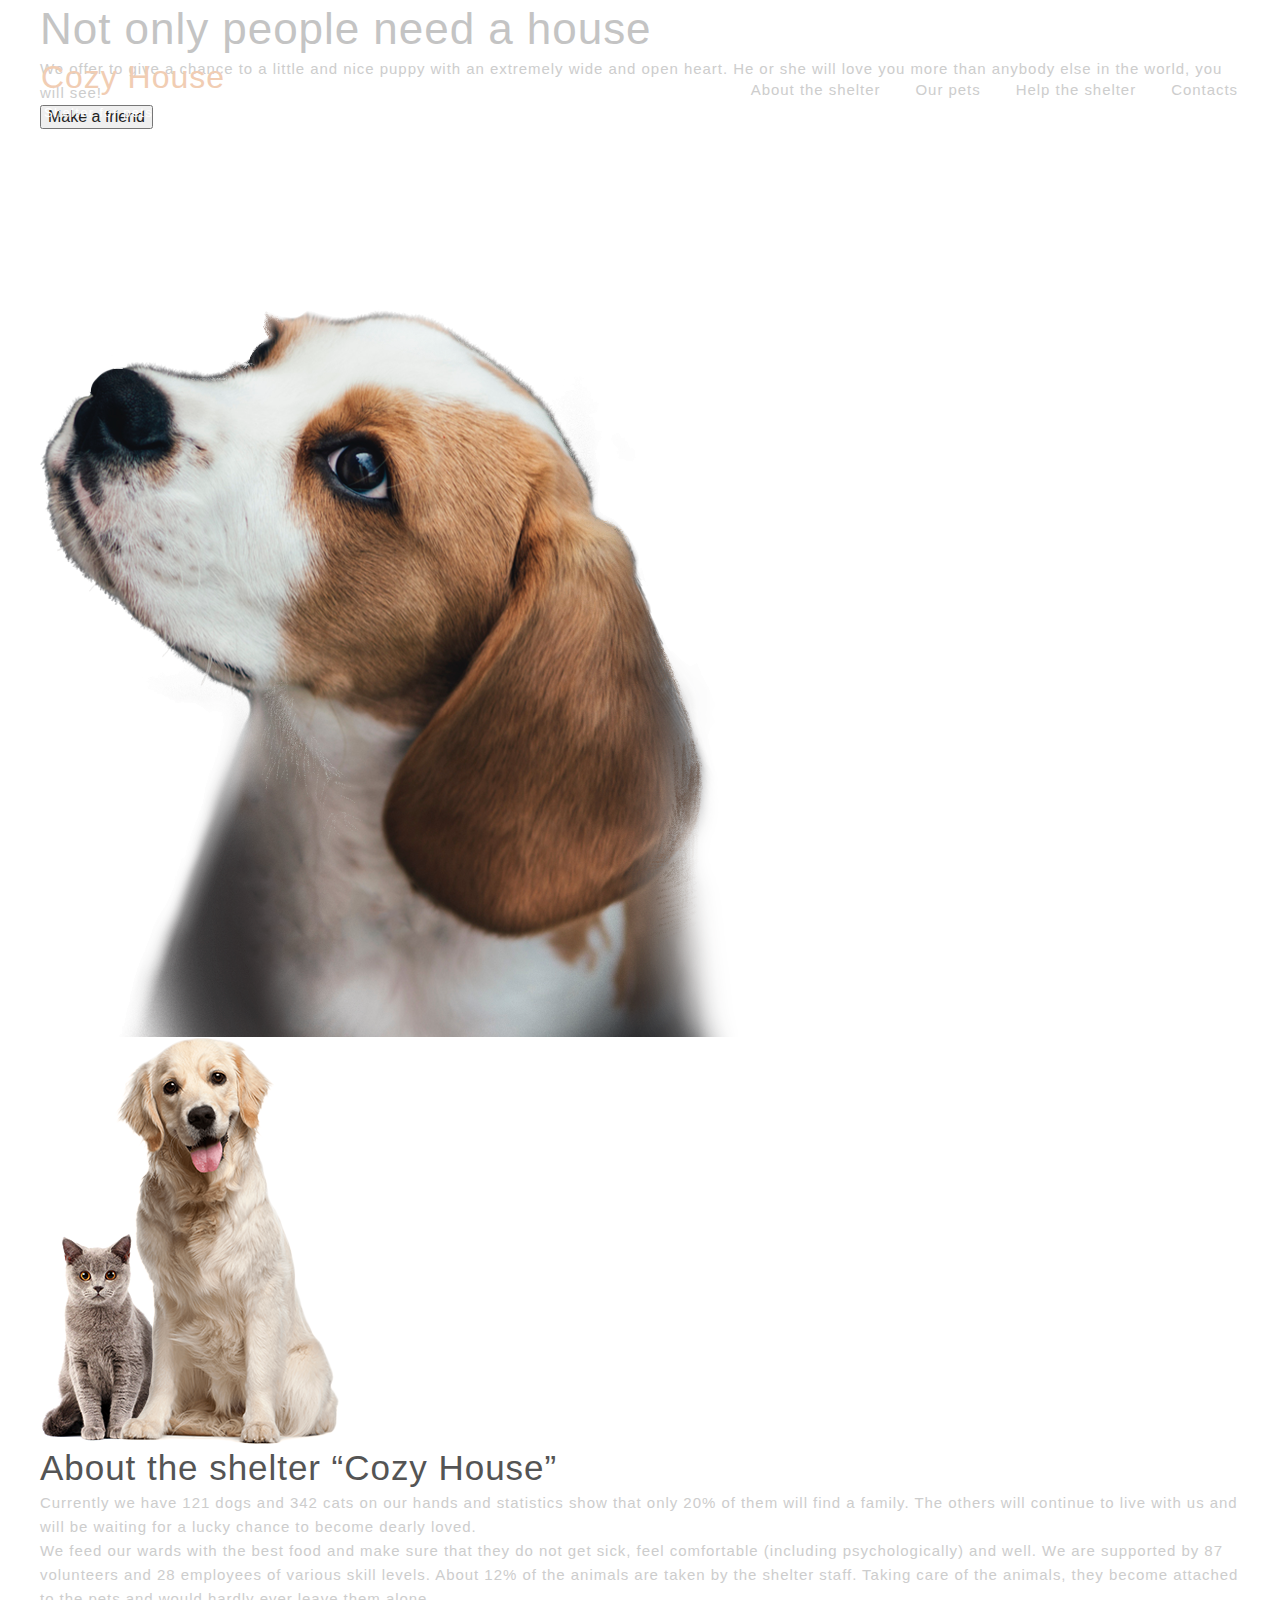
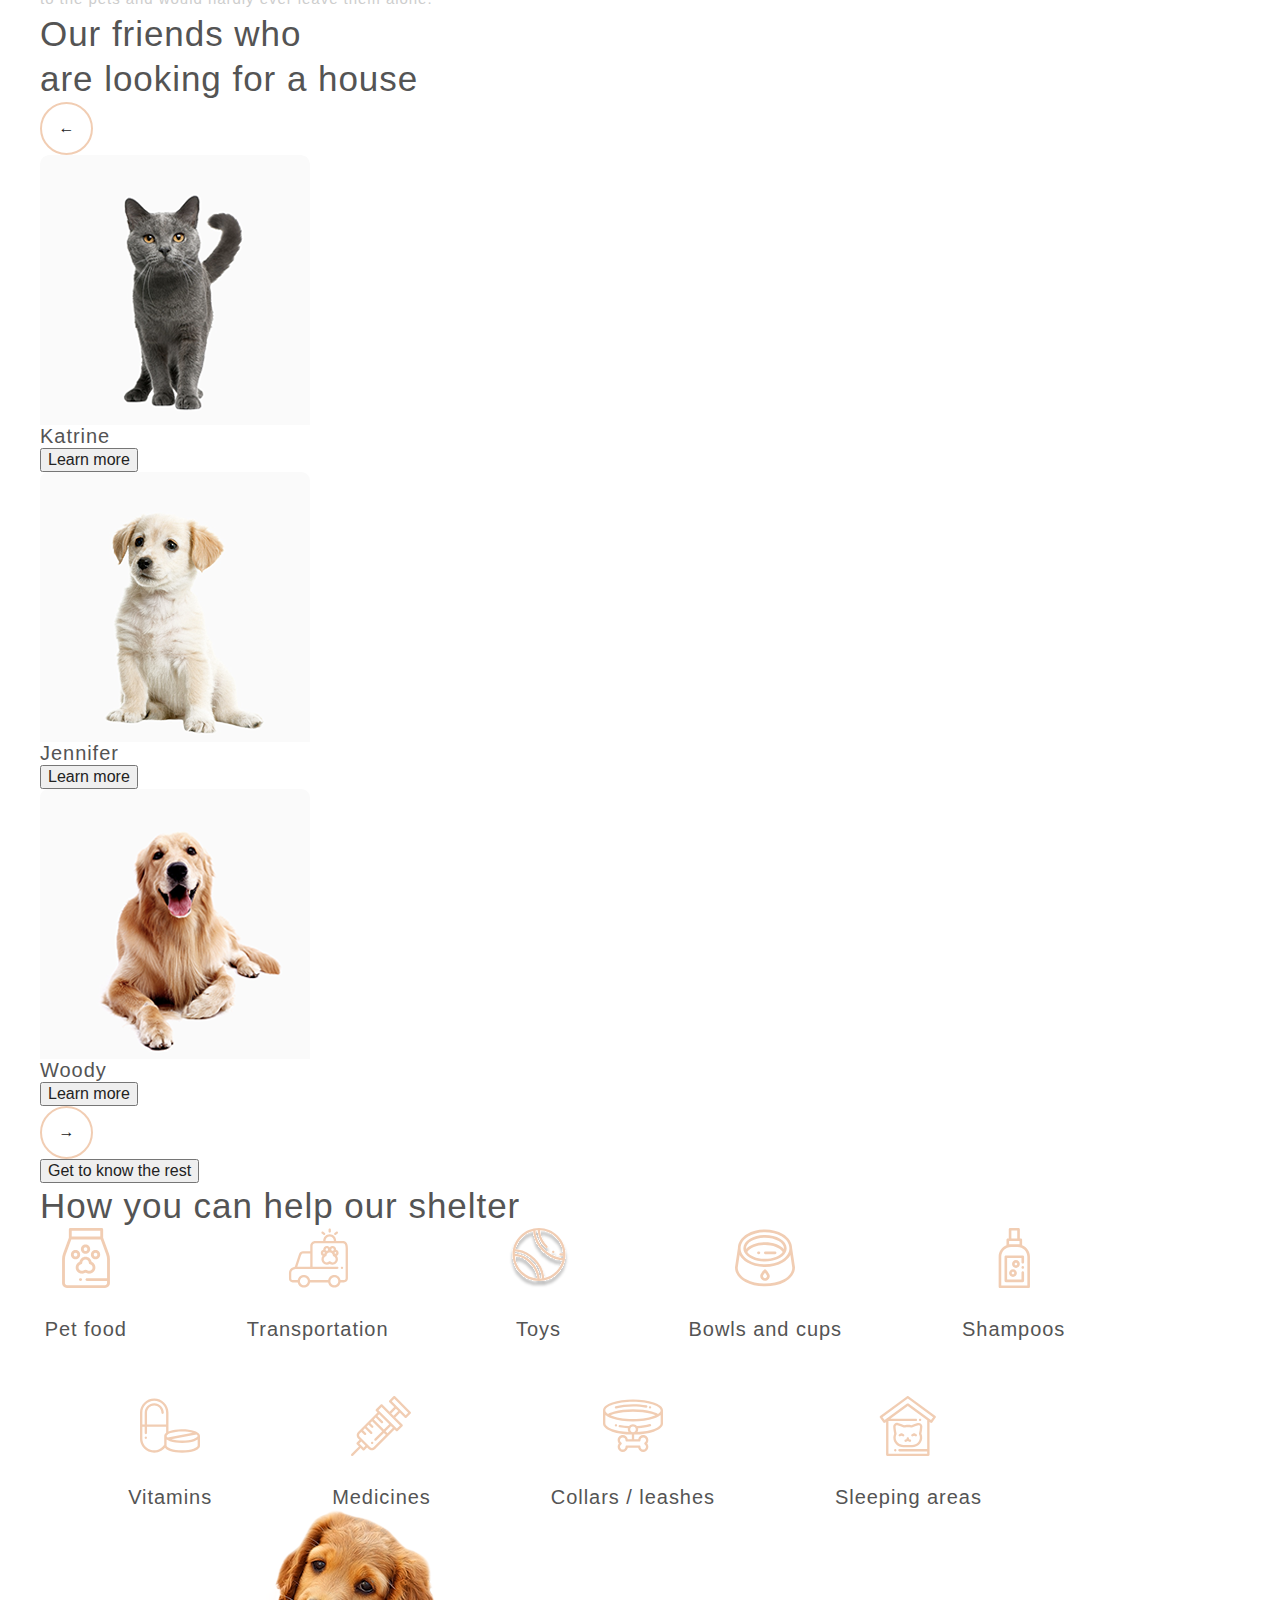
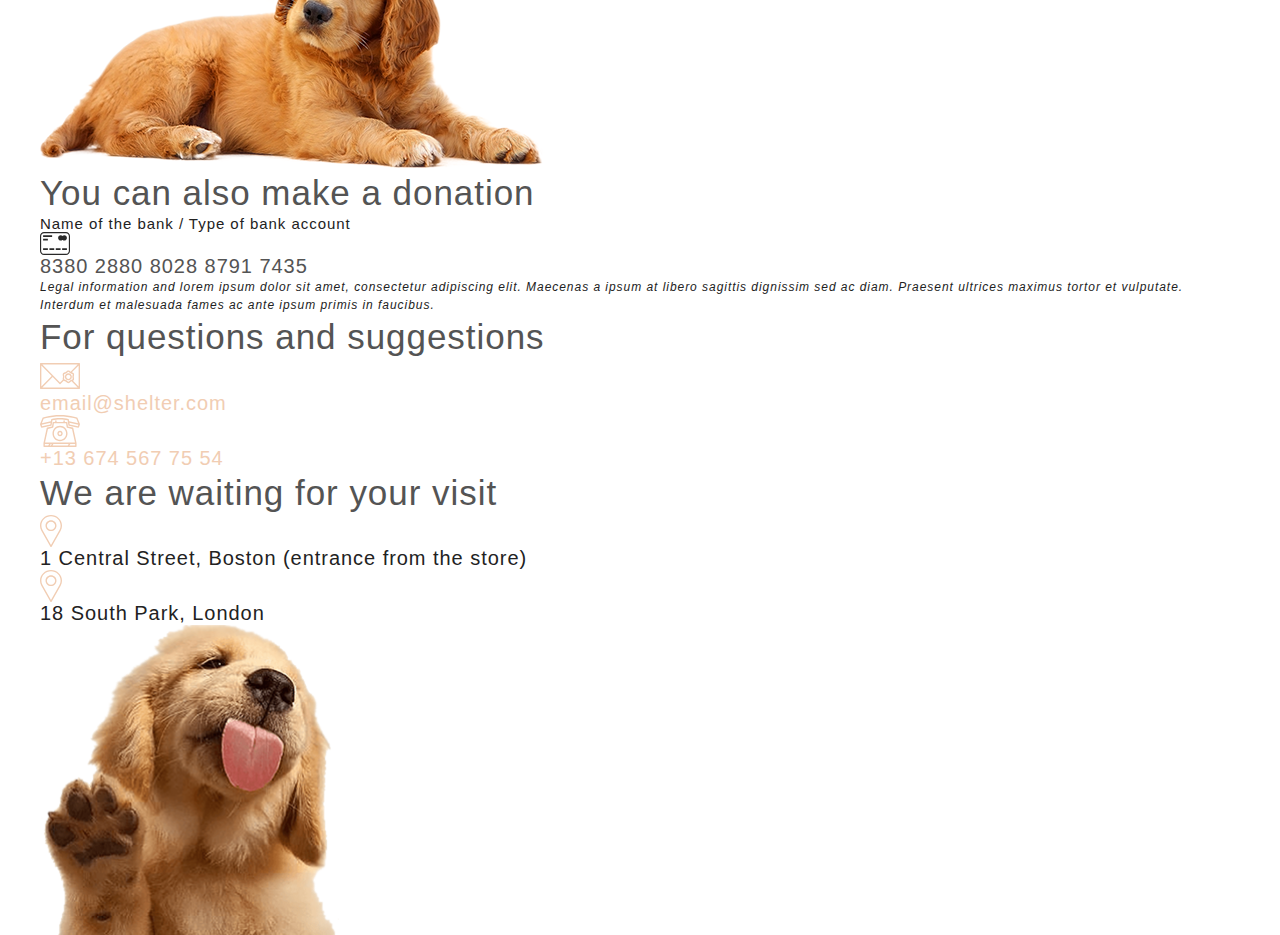
==== commit f55f982d: "refactor: apply BEM" ====
--- a/index.html
+++ b/index.html
@@ -7,193 +7,177 @@
     <link rel="stylesheet" href="SCSS/main.css">
 </head>
 <body>
-<header>
-    <div class="header">
-        <div class="header__logo">
-            <h3 class="logo__title">Cozy House</h3>
-            <p class="logo__subtitle">Shelter for pets in Boston</p>
-        </div>
-        <nav class="header__nav-menu">
-            <ul class="nav-menu__list">
-                <li class="nav-menu__item paragraph-l active">
-                    <a href="#about">About the shelter</a>
-                </li>
-                <li class="nav-menu__item paragraph-l">
-                    <a href="#our-pets">Our pets</a>
-                </li>
-                <li class="nav-menu__item paragraph-l">
-                    <a href="#help-shelter">Help the shelter</a>
-                </li>
-                <li class="nav-menu__item paragraph-l">
-                    <a href="#contacts">Contacts</a>
-                </li>
-            </ul>
-        </nav>
+<header class="header">
+    <div class="logo">
+        <h3 class="logo__title">Cozy House</h3>
+        <p class="logo__subtitle">Shelter for pets in Boston</p>
     </div>
+    <nav class="nav-menu">
+        <ul class="nav-menu__list">
+            <li class="nav-menu__item paragraph-l nav-menu__item_active">
+                <a href="#about">About the shelter</a>
+            </li>
+            <li class="nav-menu__item paragraph-l">
+                <a href="#our-pets">Our pets</a>
+            </li>
+            <li class="nav-menu__item paragraph-l">
+                <a href="#help-shelter">Help the shelter</a>
+            </li>
+            <li class="nav-menu__item paragraph-l">
+                <a href="#contacts">Contacts</a>
+            </li>
+        </ul>
+    </nav>
 </header>
 <main>
-    <section class="main__start-screen">
-        <div class="wrapper">
-            <div class="start-screen-container">
-                <div class="start-screen__content">
-                    <h2 class="start-screen__heading h3-mobile">Not only people need a house</h2>
-                    <p class="start-screen__subheading paragraph-l">We offer to give a chance to a little and nice
-                        puppy
-                        with an extremely
-                        wide and open heart. He or she will love you more than anybody else in the world, you will
-                        see!</p>
-                    <button class="start-screen__primary btn">Make a friend</button>
-                </div>
-                <img src="assets/img/start-screen-puppy.png" alt="puppy" class="start-screen__puppy"></div>
-        </div>
+    <section class="start-screen">
+        <div class="wrapper start-screen__container layout-2-column">
+            <div class="content">
+                <h2 class="heading h3-mobile">Not only people need a house</h2>
+                <p class="subheading paragraph-l">We offer to give a chance to a little and nice
+                    puppy
+                    with an extremely
+                    wide and open heart. He or she will love you more than anybody else in the world, you will
+                    see!</p>
+                <button class="button">Make a friend</button>
+            </div>
+            <img src="assets/img/start-screen-puppy.png" alt="puppy" class="start-screen__puppy"></div>
     </section>
-    <section class="main__about" id="about">
-        <div class="wrapper">
-            <div class="about__container">
-                <img src="./assets/img/about-pets.png" alt="pets" class="about__pets">
-                <div class="about__content">
-                    <h3 class="about__heading h3-mobile">About the shelter “Cozy House”</h3>
-                    <p class="about__subheading paragraph-l">Currently we have 121 dogs and 342 cats on our hands and
-                        statistics show that only 20% of them will find a family. The others will continue to live with
-                        us and will be waiting for a lucky chance to become dearly loved.</p>
-                    <p class="about__subheading paragraph-l">We feed our wards with the best food and make sure that
-                        they do not get sick, feel comfortable (including psychologically) and well. We are supported by
-                        87 volunteers and 28 employees of various skill levels. About 12% of the animals are taken by
-                        the shelter staff. Taking care of the animals, they become attached to the pets and would hardly
-                        ever leave them alone.</p>
-                </div>
+    <section class="about" id="about">
+        <div class="wrapper container layout-2-column">
+            <img src="./assets/img/about-pets.png" alt="pets" class="about__pets">
+            <div class="content">
+                <h3 class="heading h3-mobile">About the shelter “Cozy House”</h3>
+                <p class="subheading paragraph-l">Currently we have 121 dogs and 342 cats on our hands and
+                    statistics show that only 20% of them will find a family. The others will continue to live with
+                    us and will be waiting for a lucky chance to become dearly loved.</p>
+                <p class="subheading paragraph-l">We feed our wards with the best food and make sure that
+                    they do not get sick, feel comfortable (including psychologically) and well. We are supported by
+                    87 volunteers and 28 employees of various skill levels. About 12% of the animals are taken by
+                    the shelter staff. Taking care of the animals, they become attached to the pets and would hardly
+                    ever leave them alone.</p>
             </div>
         </div>
     </section>
-    <section class="main__pets" id="our-pets">
-        <div class="wrapper">
-            <div class="pets__content">
-                <h3 class="pets__heading h3-mobile">Our friends who <br>are looking for a house</h3>
-                <div class="pets__slider">
-                    <button class="slider__arrow-left switch">←</button>
-                    <div class="slider__pets-cards">
-                        <div class="slider__pets-card">
-                            <img src="./assets/img/pets-katrine.png" alt="Katrine" class="pets-card__photo">
-                            <h4 class="pets-card__title">Katrine</h4>
-                            <button class="pets-card__more btn">Learn more</button>
-                        </div>
-                        <div class="slider__pets-card">
-                            <img src="./assets/img/pets-jennifer.png" alt="Jennifer" class="pets-card__photo">
-                            <h4 class="pets-card__title">Jennifer</h4>
-                            <button class="pets-card__more btn">Learn more</button>
-                        </div>
-                        <div class="slider__pets-card">
-                            <img src="./assets/img/pets-woody.png" alt="Woody" class="pets-card__photo">
-                            <h4 class="pets-card__title">Woody</h4>
-                            <button class="pets-card__more btn">Learn more</button>
-                        </div>
+    <section class="pets" id="our-pets">
+        <div class="wrapper content">
+            <h3 class="heading h3-mobile">Our friends who <br>are looking for a house</h3>
+            <div class="slider">
+                <button class="arrow-left switch">←</button>
+                <div class="pets-cards">
+                    <div class="pets-card">
+                        <img src="./assets/img/pets-katrine.png" alt="Katrine" class="pets-card__photo">
+                        <h4 class="pets-card__title">Katrine</h4>
+                        <button class="button button_transparent">Learn more</button>
                     </div>
-                    <button class="slider__arrow-right switch">→</button>
+                    <div class="pets-card">
+                        <img src="./assets/img/pets-jennifer.png" alt="Jennifer" class="pets-card__photo">
+                        <h4 class="pets-card__title">Jennifer</h4>
+                        <button class="button button_transparent">Learn more</button>
+                    </div>
+                    <div class="pets-card">
+                        <img src="./assets/img/pets-woody.png" alt="Woody" class="pets-card__photo">
+                        <h4 class="pets-card__title">Woody</h4>
+                        <button class="button button_transparent">Learn more</button>
+                    </div>
                 </div>
-                <button class="pets_primary btn">Get to know the rest</button>
+                <button class="arrow-right switch">→</button>
             </div>
+            <button class="button">Get to know the rest</button>
         </div>
     </section>
-    <section class="main__help">
-        <div class="wrapper">
-            <div class="help__content" id="help-shelter">
-                <h3 class="help__heading h3-mobile">How you can help
-                    our shelter</h3>
-                <ul class="help__list">
-                    <li class="help__item">
-                        <img src="./assets/svg/pet-food.svg" alt="Pet foo" class="help__item-icon">
-                        <h4 class="help__item-title">Pet food</h4>
-                    </li>
-                    <li class="help__item">
-                        <img src="./assets/svg/transportation.svg" alt="Transportation" class="help__item-icon">
-                        <h4 class="help__item-title">Transportation</h4>
-                    </li>
-                    <li class="help__item">
-                        <img src="./assets/svg/toys.svg" alt="Toys" class="help__item-icon">
-                        <h4 class="help__item-title">Toys</h4>
-                    </li>
-                    <li class="help__item">
-                        <img src="./assets/svg/bowls-and-cups.svg" alt="Bowls and cups" class="help__item-icon">
-                        <h4 class="help__item-title">Bowls and cups</h4>
-                    </li>
-                    <li class="help__item">
-                        <img src="./assets/svg/shampoos.svg" alt="Shampoos" class="help__item-icon">
-                        <h4 class="help__item-title">Shampoos</h4>
-                    </li>
-                    <li class="help__item">
-                        <img src="./assets/svg/vitamins.svg" alt="Vitamins" class="help__item-icon">
-                        <h4 class="help__item-title">Vitamins</h4>
-                    </li>
-                    <li class="help__item">
-                        <img src="./assets/svg/medicines.svg" alt="Medicines" class="help__item-icon">
-                        <h4 class="help__item-title">Medicines</h4>
-                    </li>
-                    <li class="help__item">
-                        <img src="./assets/svg/collars-or-leashes.svg" alt="Collars / leashes"
-                             class="help__item-icon">
-                        <h4 class="help__item-title">Collars / leashes</h4>
-                    </li>
-                    <li class="help__item">
-                        <img src="./assets/svg/sleeping-area.svg" alt="Sleeping areas" class="help__item-icon">
-                        <h4 class="help__item-title">Sleeping areas</h4>
-                    </li>
-                </ul>
-            </div>
+    <section class="help">
+        <div class="wrapper content" id="help-shelter">
+            <h3 class="heading h3-mobile">How you can help
+                our shelter</h3>
+            <ul class="help__list">
+                <li class="help__item">
+                    <img src="./assets/svg/pet-food.svg" alt="Pet foo" class="help__item-icon">
+                    <h4 class="help__item-title">Pet food</h4>
+                </li>
+                <li class="help__item">
+                    <img src="./assets/svg/transportation.svg" alt="Transportation" class="help__item-icon">
+                    <h4 class="help__item-title">Transportation</h4>
+                </li>
+                <li class="help__item">
+                    <img src="./assets/svg/toys.svg" alt="Toys" class="help__item-icon">
+                    <h4 class="help__item-title">Toys</h4>
+                </li>
+                <li class="help__item">
+                    <img src="./assets/svg/bowls-and-cups.svg" alt="Bowls and cups" class="help__item-icon">
+                    <h4 class="help__item-title">Bowls and cups</h4>
+                </li>
+                <li class="help__item">
+                    <img src="./assets/svg/shampoos.svg" alt="Shampoos" class="help__item-icon">
+                    <h4 class="help__item-title">Shampoos</h4>
+                </li>
+                <li class="help__item">
+                    <img src="./assets/svg/vitamins.svg" alt="Vitamins" class="help__item-icon">
+                    <h4 class="help__item-title">Vitamins</h4>
+                </li>
+                <li class="help__item">
+                    <img src="./assets/svg/medicines.svg" alt="Medicines" class="help__item-icon">
+                    <h4 class="help__item-title">Medicines</h4>
+                </li>
+                <li class="help__item">
+                    <img src="./assets/svg/collars-or-leashes.svg" alt="Collars / leashes"
+                         class="help__item-icon">
+                    <h4 class="help__item-title">Collars / leashes</h4>
+                </li>
+                <li class="help__item">
+                    <img src="./assets/svg/sleeping-area.svg" alt="Sleeping areas" class="help__item-icon">
+                    <h4 class="help__item-title">Sleeping areas</h4>
+                </li>
+            </ul>
         </div>
     </section>
-    <section class="main__donation">
-        <div class="wrapper">
-            <div class="donation__container">
-                <img src="./assets/img/donation-dog.png" alt="dog" class="donation__img">
-                <div class="donation__content">
-                    <h3 class="donation__heading h3-mobile">You can also make a donation</h3>
-                    <h5 class="donation__subheading">Name of the bank / Type of bank account</h5>
-                    <div class="donation__credit-card">
-                        <img src="./assets/svg/credit-card.svg" alt="credit-card" class="credit-card__svg">
-                        <h4 class="credit-card__number">8380 2880 8028 8791 7435</h4>
-                    </div>
-                    <p class="donation__description paragraph-s">Legal information and lorem ipsum dolor sit amet,
-                        consectetur adipiscing elit. Maecenas a ipsum at libero sagittis dignissim sed ac diam. Praesent
-                        ultrices maximus tortor et vulputate. Interdum et malesuada fames ac ante ipsum primis in
-                        faucibus.</p>
+    <section class="donation">
+        <div class="wrapper container layout-2-column">
+            <img src="./assets/img/donation-dog.png" alt="dog" class="donation__img">
+            <div class="content">
+                <h3 class="heading h3-mobile">You can also make a donation</h3>
+                <h5 class="subheading">Name of the bank / Type of bank account</h5>
+                <div class="credit-card">
+                    <img src="./assets/svg/credit-card.svg" alt="credit-card" class="credit-card__svg">
+                    <h4 class="credit-card__number">8380 2880 8028 8791 7435</h4>
                 </div>
+                <p class="description paragraph-s">Legal information and lorem ipsum dolor sit amet,
+                    consectetur adipiscing elit. Maecenas a ipsum at libero sagittis dignissim sed ac diam. Praesent
+                    ultrices maximus tortor et vulputate. Interdum et malesuada fames ac ante ipsum primis in
+                    faucibus.</p>
             </div>
         </div>
     </section>
 </main>
-<footer>
-    <div class="footer__background">
-        <div class="wrapper">
-            <div class="footer__container">
-                <div class="footer__contacts" id="contacts">
-                    <h3 class="contacts__title h3-mobile">For questions and suggestions</h3>
-                    <div class="contacts__mail">
-                        <img src="./assets/svg/icon-email.svg" alt="mail icon" class="mail__icon">
-                        <a href="mailto:email@shelter.com" class="mail__address">
-                            <h4 class="mail__address-text">email@shelter.com</h4>
-                        </a>
-                    </div>
-                    <div class="contacts__phone">
-                        <img src="./assets/svg/icon-phone.svg" alt="phone icon" class="phone__icon">
-                        <a href="tel:+136745677554" class="phone__number">
-                            <h4 class="phone__number-text">+13 674 567 75 54</h4>
-                        </a>
-                    </div>
-                </div>
-                <div class="footer__locations">
-                    <h3 class="locations__title h3-mobile">We are waiting for your visit</h3>
-                    <div class="locations__boston">
-                        <img src="./assets/svg/icon-marker.svg" alt="locations icon" class="locations__icon">
-                        <h4 class="locations__address">1 Central Street, Boston (entrance from the store)</h4>
-                    </div>
-                    <div class="locations__london">
-                        <img src="./assets/svg/icon-marker.svg" alt="locations icon" class="locations__icon">
-                        <h4 class="locations__address">18 South Park, London</h4>
-                    </div>
-                </div>
-                <img class="footer__img" src="./assets/img/footer-puppy.png" alt="puppy">
+<footer class="footer">
+    <div class="wrapper container">
+        <div class="contacts" id="contacts">
+            <h3 class="title h3-mobile">For questions and suggestions</h3>
+            <div class="mail">
+                <img src="./assets/svg/icon-email.svg" alt="mail icon" class="mail__icon">
+                <a href="mailto:email@shelter.com" class="mail__address">
+                    <h4 class="mail__address-text">email@shelter.com</h4>
+                </a>
+            </div>
+            <div class="phone">
+                <img src="./assets/svg/icon-phone.svg" alt="phone icon" class="phone__icon">
+                <a href="tel:+136745677554" class="phone__number">
+                    <h4 class="phone__number-text">+13 674 567 75 54</h4>
+                </a>
             </div>
         </div>
+        <div class="locations">
+            <h3 class="title h3-mobile">We are waiting for your visit</h3>
+            <div class="boston">
+                <img src="./assets/svg/icon-marker.svg" alt="locations icon" class="locations__icon icon">
+                <h4 class="address">1 Central Street, Boston (entrance from the store)</h4>
+            </div>
+            <div class="london">
+                <img src="./assets/svg/icon-marker.svg" alt="locations icon" class="locations__icon icon">
+                <h4 class="address">18 South Park, London</h4>
+            </div>
+        </div>
+        <img class="footer__puppy" src="./assets/img/footer-puppy.png" alt="puppy">
     </div>
 </footer>
 </body>
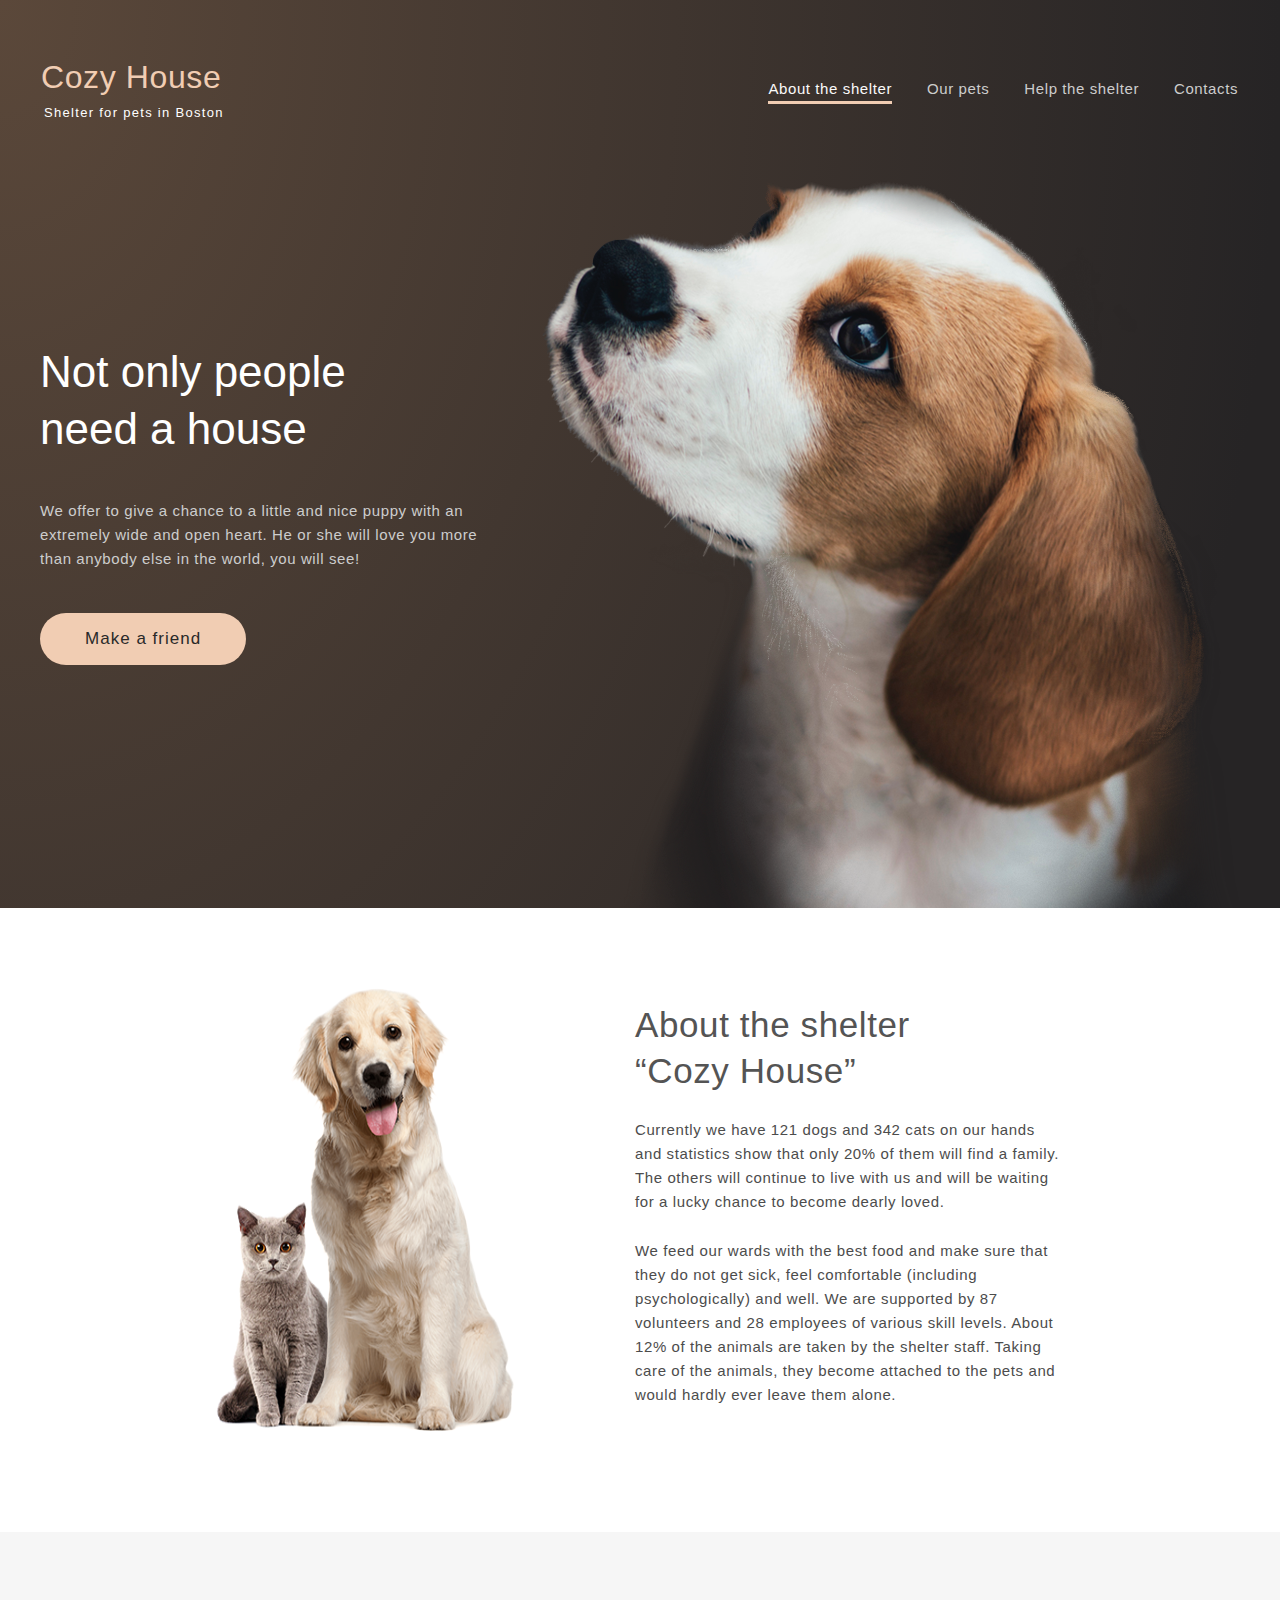
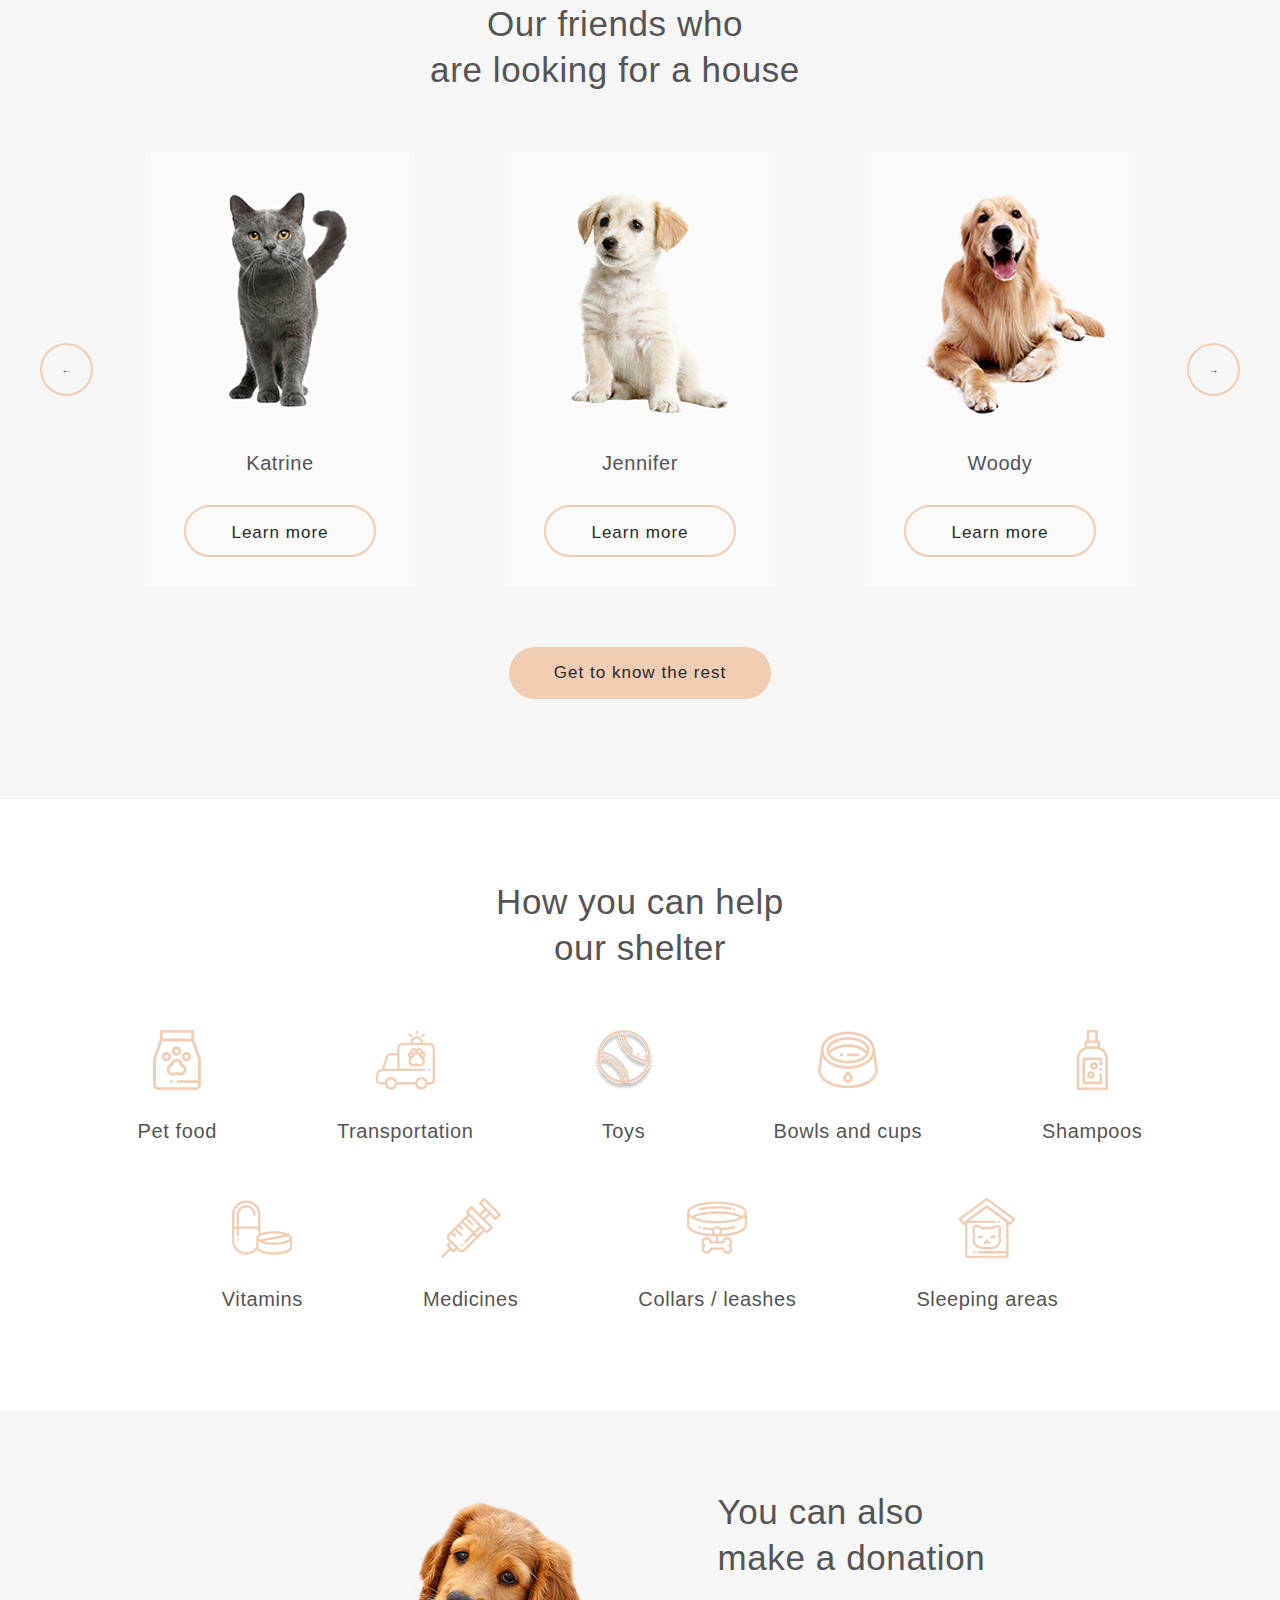
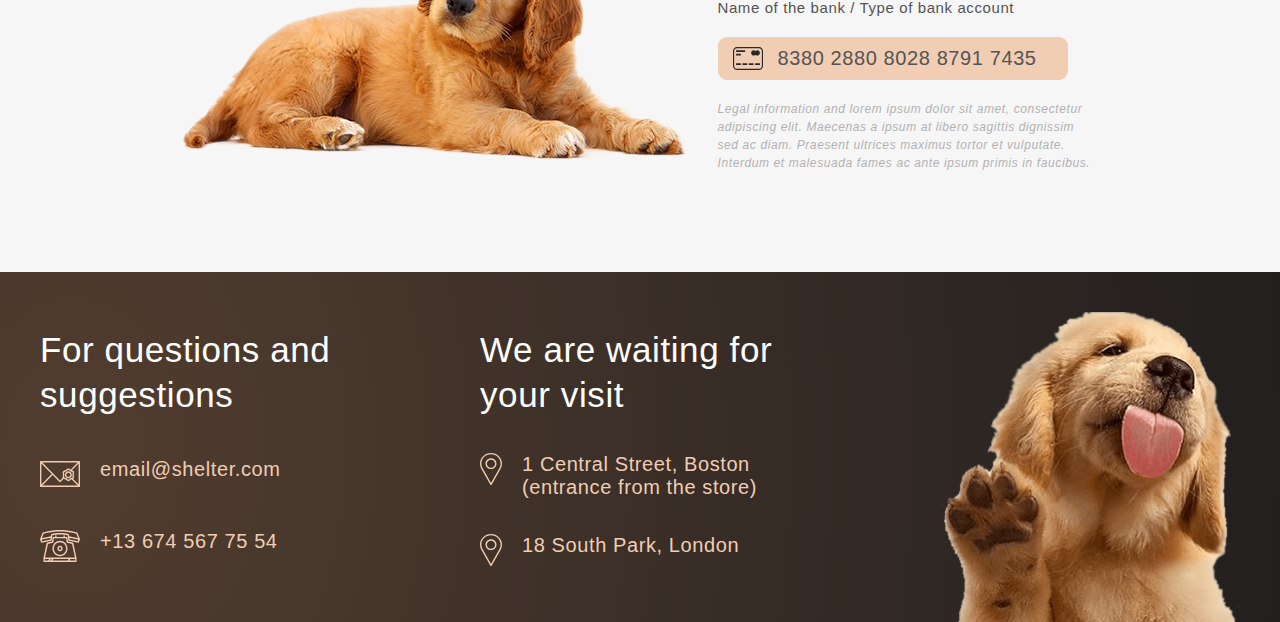
==== commit b7c703f2: "feat: add favicon" ====
--- a/index.html
+++ b/index.html
@@ -4,6 +4,7 @@
     <meta charset="UTF-8">
     <meta http-equiv="X-UA-Compatible" content="ie=edge">
     <title>Shelter</title>
+    <link rel="shortcut icon" href="./assets/favicon.ico" type="image/x-icon">
     <link rel="stylesheet" href="SCSS/main.css">
 </head>
 <body>
@@ -133,7 +134,7 @@
     </section>
     <section class="donation">
         <div class="wrapper container layout-2-column">
-            <img src="./assets/img/donation-dog.png" alt="dog" class="donation__img">
+            <img src="./assets/img/donation-dog.png" alt="dog" class="donation__puppy">
             <div class="content">
                 <h3 class="heading h3-mobile">You can also make a donation</h3>
                 <h5 class="subheading">Name of the bank / Type of bank account</h5>
--- a/SCSS/main.css
+++ b/SCSS/main.css
@@ -1,3 +1,7 @@
+.nav-menu__item_active, .nav-menu__item:hover, .switch:hover, .button:hover {
+  transition: all 0.3s ease-in-out;
+}
+
 html, body, div, span, applet, object, iframe,
 h1, h2, h3, h4, h5, h6, p, blockquote, pre,
 a, abbr, acronym, address, big, cite, code,
@@ -270,6 +274,7 @@
   letter-spacing: 0.06em;
   font-weight: normal;
   font-style: normal;
+  font-size: 10px;
 }
 
 *, *:before, *:after {
@@ -281,44 +286,76 @@
   height: auto;
 }
 
+a {
+  text-decoration: none;
+  color: inherit;
+}
+
+body {
+  max-width: 1280px;
+  margin: 0 auto;
+}
+
+.wrapper {
+  max-width: 1200px;
+  width: 100%;
+  margin: 0 auto;
+}
+@media screen and (max-width: 500px) {
+  .wrapper {
+    padding: 0 10px;
+  }
+}
+
+.logo__title {
+  color: #F1CDB3;
+  margin-bottom: 10px;
+}
+.logo__subtitle {
+  display: flex;
+  align-items: center;
+  color: #FFFFFF;
+  padding-left: 3px;
+}
+
 h2 {
-  font-size: 44px;
+  font-size: 4.4rem;
   line-height: 130%;
   color: #C4C4C4;
 }
 
 h3 {
-  font-size: 35px;
+  font-size: 3.5rem;
   line-height: 130%;
   color: #545454;
 }
 
 @media screen and (max-width: 500px) {
   .h3-mobile {
-    font-size: 25px;
+    font-size: 2.5rem;
     line-height: 130%;
     text-align: center;
   }
 }
 
 h4 {
-  font-size: 20px;
+  font-size: 2rem;
   line-height: 115%;
 }
 
 h5 {
-  font-size: 15px;
+  font-size: 1.5rem;
   line-height: 110%;
 }
 
 .h5-modal-window {
-  font-size: 15px;
+  font-size: 1.5rem;
   line-height: 110%;
 }
 
 .paragraph-l {
   font-family: Arial, sans-serif;
-  font-size: 15px;
+  font-size: 1.5rem;
   line-height: 160%;
   color: #CDCDCD;
 }
@@ -331,31 +368,31 @@
 .paragraph-s {
   font-family: Arial, sans-serif;
   font-style: italic;
-  font-size: 12px;
+  font-size: 1.2rem;
   line-height: 150%;
 }
 
 @media screen and (max-width: 768px) {
   .paragraph-mobile-menu {
     font-family: Arial, sans-serif;
-    font-size: 32px;
+    font-size: 3.2rem;
     line-height: 160%;
   }
 }
 
 .logo__title {
-  font-size: 32px;
+  font-size: 3.2rem;
   line-height: 110%;
 }
 
 .logo__subtitle {
   font-family: Arial, sans-serif;
-  font-size: 13px;
+  font-size: 1.3rem;
   line-height: 15px;
   letter-spacing: 0.1em;
 }
 
-.btn {
+.button {
   padding: 15px 45px;
   height: 52px;
   border-radius: 100px;
@@ -366,8 +403,13 @@
   letter-spacing: 0.06em;
   color: #292929;
 }
-.btn:hover {
+.button:hover {
   background: #FDDCC4;
+}
+
+.button_transparent {
+  background: rgba(255, 255, 255, 0);
+  border: 2px solid #F1CDB3;
 }
 
 .switch {
@@ -382,28 +424,6 @@
   background: #FDDCC4;
 }
 
-body {
-  max-width: 1280px;
-  margin: 0 auto;
-}
-
-.wrapper {
-  max-width: 1200px;
-  width: 100%;
-  margin: 0 auto;
-}
-@media screen and (max-width: 500px) {
-  .wrapper {
-    padding: 0 10px;
-  }
-}
-
-a {
-  text-decoration: none;
-  color: inherit;
-}
-
-/*start styles header*/
 .header {
   position: absolute;
   display: flex;
@@ -415,10 +435,6 @@
   margin-top: 60px;
   margin-left: 41px;
 }
-.headerheader__logo {
-  display: flex;
-  flex-direction: column;
-}
 @media screen and (max-width: 1270px) {
   .header {
     max-width: 95vw;
@@ -442,17 +458,6 @@
   }
 }
 
-.logo__title {
-  color: #F1CDB3;
-  margin-bottom: 10px;
-}
-.logo__subtitle {
-  display: flex;
-  align-items: center;
-  color: #FFFFFF;
-  padding-left: 3px;
-}
-
 .nav-menu__list {
   display: flex;
   gap: 35px;
@@ -463,43 +468,40 @@
     margin-left: 80px;
   }
 }
-.nav-menu__item.active, .nav-menu__item:hover {
+.nav-menu__item_active, .nav-menu__item:hover {
   color: #FAFAFA;
 }
-.nav-menu__item.active {
+.nav-menu__item_active {
   border-bottom: 3px solid #F1CDB3;
 }
 
-/*end styles header*/
-/*start styles main*/
-/*start styles start-screen*/
-.main__start-screen {
+.start-screen {
   background: radial-gradient(100% 215.42% at 0% 0%, #5B483A 0%, #262425 100%), #211F20;
   margin-bottom: 80px;
 }
 @media screen and (max-width: 850px) {
-  .main__start-screen {
+  .start-screen {
     padding-top: 150px;
   }
 }
 @media screen and (max-width: 500px) {
-  .main__start-screen {
+  .start-screen {
     margin-bottom: 40px;
   }
 }
 
-.start-screen-container {
+.start-screen__container {
   display: grid;
   grid-gap: 42px;
   grid-template-columns: minmax(330px, 1fr) minmax(auto, 698px);
 }
 @media screen and (max-width: 1270px) {
-  .start-screen-container {
+  .start-screen__container {
     grid-gap: 0;
   }
 }
 @media screen and (max-width: 850px) {
-  .start-screen-container {
+  .start-screen__container {
     grid-template-columns: 1fr;
     grid-template-rows: 322px 1fr;
     justify-items: center;
@@ -507,26 +509,26 @@
   }
 }
 @media screen and (max-width: 760px) {
-  .start-screen-container {
+  .start-screen__container {
     gap: 105px;
   }
 }
 @media screen and (max-width: 500px) {
-  .start-screen-container {
+  .start-screen__container {
     gap: 80px;
   }
 }
-.start-screen__content {
+.start-screen .content {
   margin-top: 343px;
 }
 @media screen and (max-width: 1270px) {
-  .start-screen__content {
+  .start-screen .content {
     padding-left: 15px;
     margin-top: 28vw;
   }
 }
 @media screen and (max-width: 850px) {
-  .start-screen__content {
+  .start-screen .content {
     margin: 0;
     padding: 0;
     display: flex;
@@ -535,34 +537,35 @@
   }
 }
 @media screen and (max-width: 500px) {
-  .start-screen__content {
+  .start-screen .content {
     max-width: 93.75vw;
   }
 }
 @media screen and (max-width: 500px) {
-  .start-screen__heading, .start-screen__subheading {
+  .start-screen .heading,
+.start-screen .subheading {
     text-align: center;
   }
 }
-.start-screen__heading {
+.start-screen .heading {
   color: #FFFFFF;
   margin-bottom: 42px;
   max-width: 310px;
   letter-spacing: 0;
 }
 @media screen and (max-width: 850px) {
-  .start-screen__heading {
+  .start-screen .heading {
     margin-left: -150px;
   }
 }
 @media screen and (max-width: 500px) {
-  .start-screen__heading {
+  .start-screen .heading {
     margin-left: 0;
     max-width: 250px;
     letter-spacing: 0.06em;
   }
 }
-.start-screen__subheading {
+.start-screen .subheading {
   max-width: 460px;
   margin-bottom: 42px;
 }
@@ -595,31 +598,29 @@
   }
 }
 
-/*end styles start-screen*/
-/*start styles about*/
-.main__about {
+.about {
   margin-bottom: 100px;
 }
 @media screen and (max-width: 500px) {
-  .main__about {
+  .about {
     margin-bottom: 42px;
   }
 }
 
-.about__container {
+.about .container {
   display: flex;
   gap: 120px;
   justify-content: center;
 }
 @media screen and (max-width: 980px) {
-  .about__container {
+  .about .container {
     flex-direction: column-reverse;
     align-items: center;
     gap: 55px;
   }
 }
 @media screen and (max-width: 500px) {
-  .about__container {
+  .about .container {
     gap: 20px;
   }
 }
@@ -631,75 +632,73 @@
     width: 260px;
   }
 }
-.about__content {
+.about .content {
   display: flex;
   flex-direction: column;
   width: 430px;
   padding-top: 14px;
 }
 @media screen and (max-width: 850px) {
-  .about__content {
+  .about .content {
     padding: 0;
   }
 }
 @media screen and (max-width: 500px) {
-  .about__content {
+  .about .content {
     max-width: 100%;
     padding: 0 15px;
     margin: 0 auto;
   }
 }
-.about__heading {
+.about .heading {
   color: #545454;
   width: 370px;
   margin-bottom: 25px;
 }
 @media screen and (max-width: 500px) {
-  .about__heading {
+  .about .heading {
     width: 100%;
   }
 }
-.about__subheading {
+.about .subheading {
   color: #4C4C4C;
   margin-bottom: 25px;
 }
 @media screen and (max-width: 500px) {
-  .about__subheading {
+  .about .subheading {
     margin-bottom: 21px;
   }
 }
 
-/*end styles about*/
-/*start styles pets*/
-.main__pets {
+.pets {
   background: #F6F6F6;
   padding-top: 70px;
   padding-bottom: 100px;
 }
 @media screen and (max-width: 850px) {
-  .main__pets {
+  .pets {
     padding-top: 80px;
   }
 }
 @media screen and (max-width: 500px) {
-  .main__pets {
+  .pets {
     padding-top: 43px;
     padding-bottom: 45px;
   }
 }
 
-.pets__content {
+.pets .content {
   display: flex;
   flex-direction: column;
   align-items: center;
   gap: 60px;
 }
 @media screen and (max-width: 500px) {
-  .pets__content {
+  .pets .content {
     gap: 40px;
   }
 }
-.pets__heading {
+.pets .heading {
   width: 480px;
   color: #545454;
   text-align: center;
@@ -707,34 +706,58 @@
   margin-top: -1px;
 }
 @media screen and (max-width: 850px) {
-  .pets__heading {
+  .pets .heading {
     margin: 0;
   }
 }
 @media screen and (max-width: 500px) {
-  .pets__heading {
+  .pets .heading {
     max-width: 290px;
   }
 }
-.pets__slider {
+.pets .slider {
   display: grid;
   grid-template-columns: 1fr minmax(280px, 990px) 1fr;
   width: 100%;
   gap: 52px;
   align-items: center;
 }
+.pets .slider .pets-cards {
+  display: flex;
+  align-items: center;
+  width: 100%;
+  justify-content: space-between;
+  gap: 15px;
+}
+@media screen and (max-width: 980px) {
+  .pets .slider .pets-cards {
+    justify-content: center;
+    gap: 43px;
+  }
+}
+@media screen and (max-width: 760px) {
+  .pets .slider .pets-cards {
+    justify-content: center;
+  }
+}
+@media screen and (max-width: 500px) {
+  .pets .slider .pets-cards {
+    grid-area: card;
+    gap: 0;
+  }
+}
 @media screen and (max-width: 1270px) {
-  .pets__slider {
+  .pets .slider {
     padding: 0 30px;
   }
 }
 @media screen and (max-width: 850px) {
-  .pets__slider {
+  .pets .slider {
     gap: 12px;
   }
 }
 @media screen and (max-width: 500px) {
-  .pets__slider {
+  .pets .slider {
     grid-template-columns: 1fr 0 1fr;
     grid-template-rows: 435px 53px;
     grid-template-areas: "card       card    card" "arrow-left   .     arrow-right ";
@@ -745,43 +768,7 @@
   }
 }
 
-.slider__pets-cards {
-  display: flex;
-  align-items: center;
-  width: 100%;
-  justify-content: space-between;
-  gap: 15px;
-}
-@media screen and (max-width: 980px) {
-  .slider__pets-cards {
-    justify-content: center;
-    gap: 43px;
-  }
-}
-@media screen and (max-width: 760px) {
-  .slider__pets-cards {
-    justify-content: center;
-  }
-}
-@media screen and (max-width: 500px) {
-  .slider__pets-cards {
-    grid-area: card;
-    gap: 0;
-  }
-}
-@media screen and (max-width: 500px) {
-  .slider__arrow-left {
-    grid-area: arrow-left;
-    margin-left: 17px;
-  }
-}
-@media screen and (max-width: 500px) {
-  .slider__arrow-right {
-    grid-area: arrow-right;
-    margin-right: 17px;
-  }
-}
-.slider__pets-card {
+.pets-card {
   display: flex;
   flex-direction: column;
   gap: 30px;
@@ -789,14 +776,32 @@
   background: #FAFAFA;
   grid-area: card;
 }
+.pets-card .button {
+  padding-top: 15px;
+  margin-bottom: 30px;
+}
 @media screen and (max-width: 980px) {
-  .slider__pets-card:last-child {
+  .pets-card:last-child {
     display: none;
   }
 }
 @media screen and (max-width: 760px) {
-  .slider__pets-card:nth-child(2) {
+  .pets-card:nth-child(2) {
     display: none;
+  }
+}
+
+@media screen and (max-width: 500px) {
+  .arrow-left {
+    grid-area: arrow-left;
+    margin-left: 17px;
+  }
+}
+
+@media screen and (max-width: 500px) {
+  .arrow-right {
+    grid-area: arrow-right;
+    margin-right: 17px;
   }
 }
 
@@ -806,16 +811,8 @@
 .pets-card__title {
   color: #545454;
 }
-.pets-card__more {
-  padding-top: 15px;
-  background: rgba(255, 255, 255, 0);
-  border: 2px solid #F1CDB3;
-  margin-bottom: 30px;
-}
-
-/*end styles pets*/
-/*start styles help*/
-.help__content {
+
+.help .content {
   margin-top: 80px;
   margin-bottom: 100px;
   display: flex;
@@ -823,19 +820,19 @@
   align-items: center;
 }
 @media screen and (max-width: 500px) {
-  .help__content {
+  .help .content {
     margin-top: 41px;
     margin-bottom: 43px;
   }
 }
-.help__heading {
+.help .heading {
   max-width: 310px;
   color: #545454;
   margin-bottom: 60px;
   text-align: center;
 }
 @media screen and (max-width: 500px) {
-  .help__heading {
+  .help .heading {
     max-width: 250px;
     margin-bottom: 42px;
   }
@@ -901,80 +898,78 @@
   }
 }
 
-/*end styles help*/
-/*start styles donation*/
-.main__donation {
+.donation {
   background: #F6F6F6;
   padding-top: 78px;
   padding-bottom: 100px;
 }
 @media screen and (max-width: 500px) {
-  .main__donation {
+  .donation {
     padding-top: 43px;
     padding-bottom: 43px;
   }
 }
 
-.donation__container {
+.donation .container {
   display: flex;
   gap: 30px;
   justify-content: center;
   align-items: center;
 }
 @media screen and (max-width: 980px) {
-  .donation__container {
+  .donation .container {
     flex-direction: column-reverse;
   }
 }
 @media screen and (max-width: 850px) {
-  .donation__container {
+  .donation .container {
     gap: 60px;
   }
 }
 @media screen and (max-width: 500px) {
-  .donation__container {
+  .donation .container {
     gap: 41px;
   }
 }
-.donation__img {
+.donation__puppy {
   max-width: 505px;
   max-height: 261px;
 }
 @media screen and (max-width: 760px) {
-  .donation__img {
+  .donation__puppy {
     max-width: 81.25vw;
   }
 }
-.donation__content {
+.donation .content {
   max-width: 380px;
   display: flex;
   flex-direction: column;
   gap: 20px;
 }
 @media screen and (max-width: 500px) {
-  .donation__content {
+  .donation .content {
     align-items: center;
     gap: 24px;
   }
 }
-.donation__heading {
+.donation .heading {
   color: #545454;
   max-width: 300px;
 }
 @media screen and (max-width: 500px) {
-  .donation__heading {
+  .donation .heading {
     max-width: 225px;
   }
 }
-.donation__subheading {
+.donation .subheading {
   color: #545454;
 }
 @media screen and (max-width: 500px) {
-  .donation__subheading {
+  .donation .subheading {
     letter-spacing: 0;
   }
 }
-.donation__credit-card {
+.donation .credit-card {
   max-width: 350px;
   display: flex;
   gap: 15px;
@@ -983,15 +978,15 @@
   border-radius: 9px;
 }
 @media screen and (max-width: 500px) {
-  .donation__credit-card {
+  .donation .credit-card {
     width: 281px;
   }
 }
-.donation__description {
+.donation .description {
   color: #B2B2B2;
 }
 @media screen and (max-width: 500px) {
-  .donation__description {
+  .donation .description {
     text-align: justify;
     padding: 0 9px;
     margin-top: -5px;
@@ -1012,31 +1007,28 @@
   }
 }
 
-/*end styles donation*/
-/*end styles main*/
-/*start styles footer*/
-.footer__background {
+.footer {
   background: radial-gradient(110.67% 538.64% at 5.73% 50%, #513D2F 0%, #1A1A1C 100%), #211F20;
   padding-top: 40px;
 }
 @media screen and (max-width: 850px) {
-  .footer__background {
+  .footer {
     padding-top: 30px;
   }
 }
-.footer__container {
+.footer .container {
   display: grid;
   justify-content: space-between;
   grid-template-columns: 300px 320px 300px;
   grid-template-areas: "contacts location puppy";
 }
 @media screen and (max-width: 1270px) {
-  .footer__container {
+  .footer .container {
     padding-left: 15px;
   }
 }
 @media screen and (max-width: 980px) {
-  .footer__container {
+  .footer .container {
     grid-template-rows: 234px 1fr;
     grid-template-columns: 1fr 1fr;
     grid-template-areas: "contacts location" "puppy    puppy";
@@ -1046,14 +1038,14 @@
   }
 }
 @media screen and (max-width: 850px) {
-  .footer__container {
+  .footer .container {
     padding: 0;
     margin: 0 64px;
     column-gap: 37px;
   }
 }
 @media screen and (max-width: 760px) {
-  .footer__container {
+  .footer .container {
     grid-template-rows: 208px 222px 1fr;
     grid-template-columns: 1fr;
     grid-template-areas: "contacts " "location" "puppy ";
@@ -1063,11 +1055,12 @@
   }
 }
 @media screen and (max-width: 500px) {
-  .footer__container {
+  .footer .container {
     margin: 0;
   }
 }
-.footer__contacts, .footer__locations {
+.footer .contacts,
+.footer .locations {
   display: flex;
   flex-direction: column;
   gap: 40px;
@@ -1076,107 +1069,99 @@
   max-width: 93.75vw;
 }
 @media screen and (max-width: 850px) {
-  .footer__contacts, .footer__locations {
+  .footer .contacts,
+.footer .locations {
     margin: 0;
     gap: 42px;
   }
 }
 @media screen and (max-width: 500px) {
-  .footer__contacts, .footer__locations {
+  .footer .contacts,
+.footer .locations {
     align-items: center;
   }
 }
-.footer__contacts {
+.footer .contacts {
   grid-area: contacts;
 }
-.footer__locations {
+.footer .locations {
   grid-area: location;
   gap: 35px;
   max-width: 305px;
 }
 @media screen and (max-width: 850px) {
-  .footer__locations {
+  .footer .locations {
     gap: 30px;
   }
 }
 @media screen and (max-width: 500px) {
-  .footer__locations {
+  .footer .locations {
     gap: 40px;
   }
 }
-.footer__img {
+.footer__puppy {
   max-width: 300px;
   grid-area: puppy;
 }
 @media screen and (max-width: 980px) {
-  .footer__img {
+  .footer__puppy {
     grid-column-start: span 2;
   }
 }
 @media screen and (max-width: 500px) {
-  .footer__img {
+  .footer__puppy {
     max-width: 260px;
   }
 }
-
-.contacts__title,
-.locations__title {
+.footer .title {
   color: #FFFFFF;
 }
-
-.contacts__mail,
-.contacts__phone,
-.locations__boston,
-.locations__london {
+.footer .mail,
+.footer .phone,
+.footer .boston,
+.footer .london {
   display: flex;
   gap: 20px;
 }
-
-@media screen and (max-width: 850px) {
-  .locations__boston .locations__icon {
+@media screen and (max-width: 850px) {
+  .footer .boston .locations__icon {
     margin-top: 7px;
   }
-  .locations__boston .locations__address {
+  .footer .boston .locations__address {
     margin-bottom: 8px;
   }
 }
 @media screen and (max-width: 850px) and (max-width: 500px) {
-  .locations__boston .locations__address {
+  .footer .boston .locations__address {
     margin-bottom: 3px;
   }
 }
-
-@media screen and (max-width: 500px) {
-  .locations__title {
+@media screen and (max-width: 500px) {
+  .footer .title {
     width: 90vw;
   }
 }
-
-@media screen and (max-width: 500px) {
-  .locations__address {
+@media screen and (max-width: 500px) {
+  .footer .address {
     width: 265px;
   }
 }
-
-.mail__icon,
-.phone__icon {
+.footer .mail__icon,
+.footer .phone__icon {
   width: 40px;
   height: 32px;
 }
-
-@media screen and (max-width: 850px) {
-  .phone__icon {
+@media screen and (max-width: 850px) {
+  .footer .phone__icon {
     margin-top: -6px;
   }
 }
-
-.mail__address-text,
-.phone__number-text,
-.locations__address {
+.footer .mail__address-text,
+.footer .phone__number-text,
+.footer .address {
   color: #F1CDB3;
 }
-
-.locations__icon {
+.footer .locations__icon {
   width: 22px;
   height: 32px;
   display: flex;
@@ -1184,6 +1169,4 @@
   align-items: center;
 }
 
-/*end styles footer*/
-
 /*# sourceMappingURL=main.css.map */
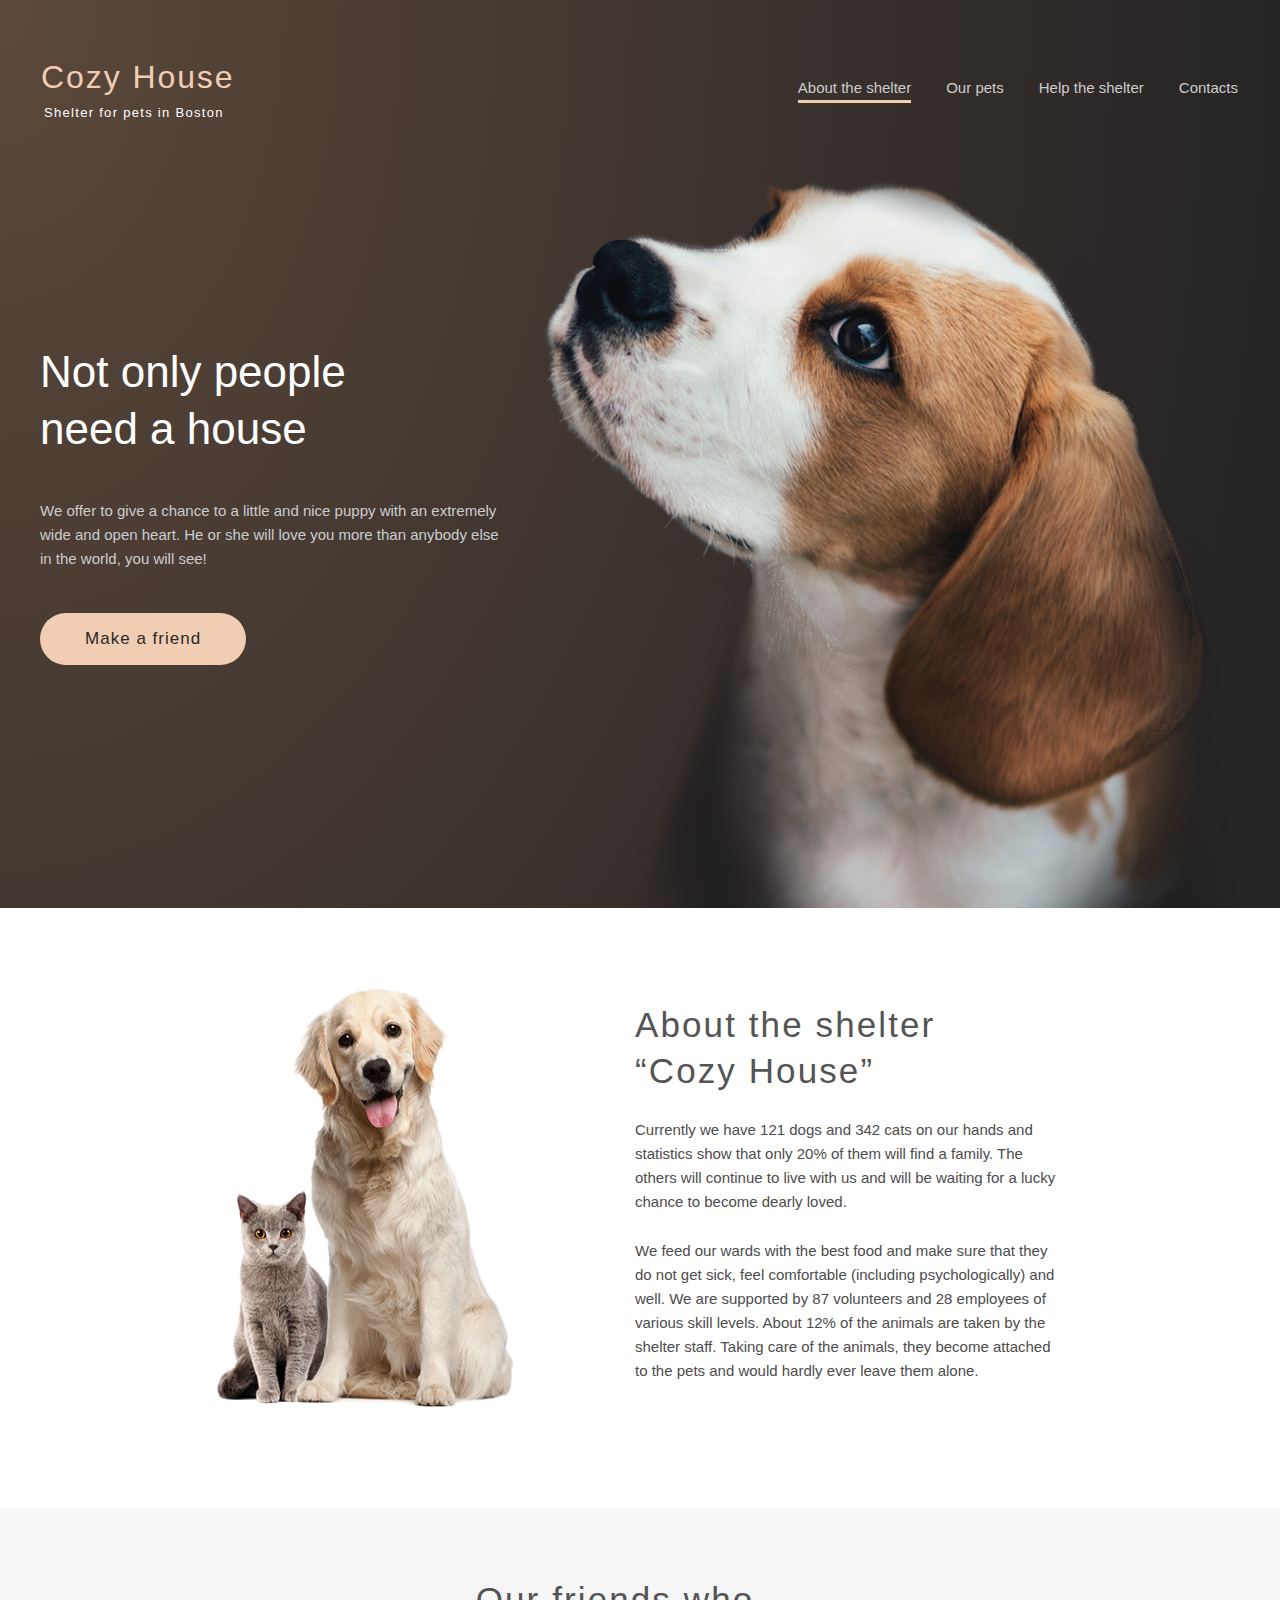
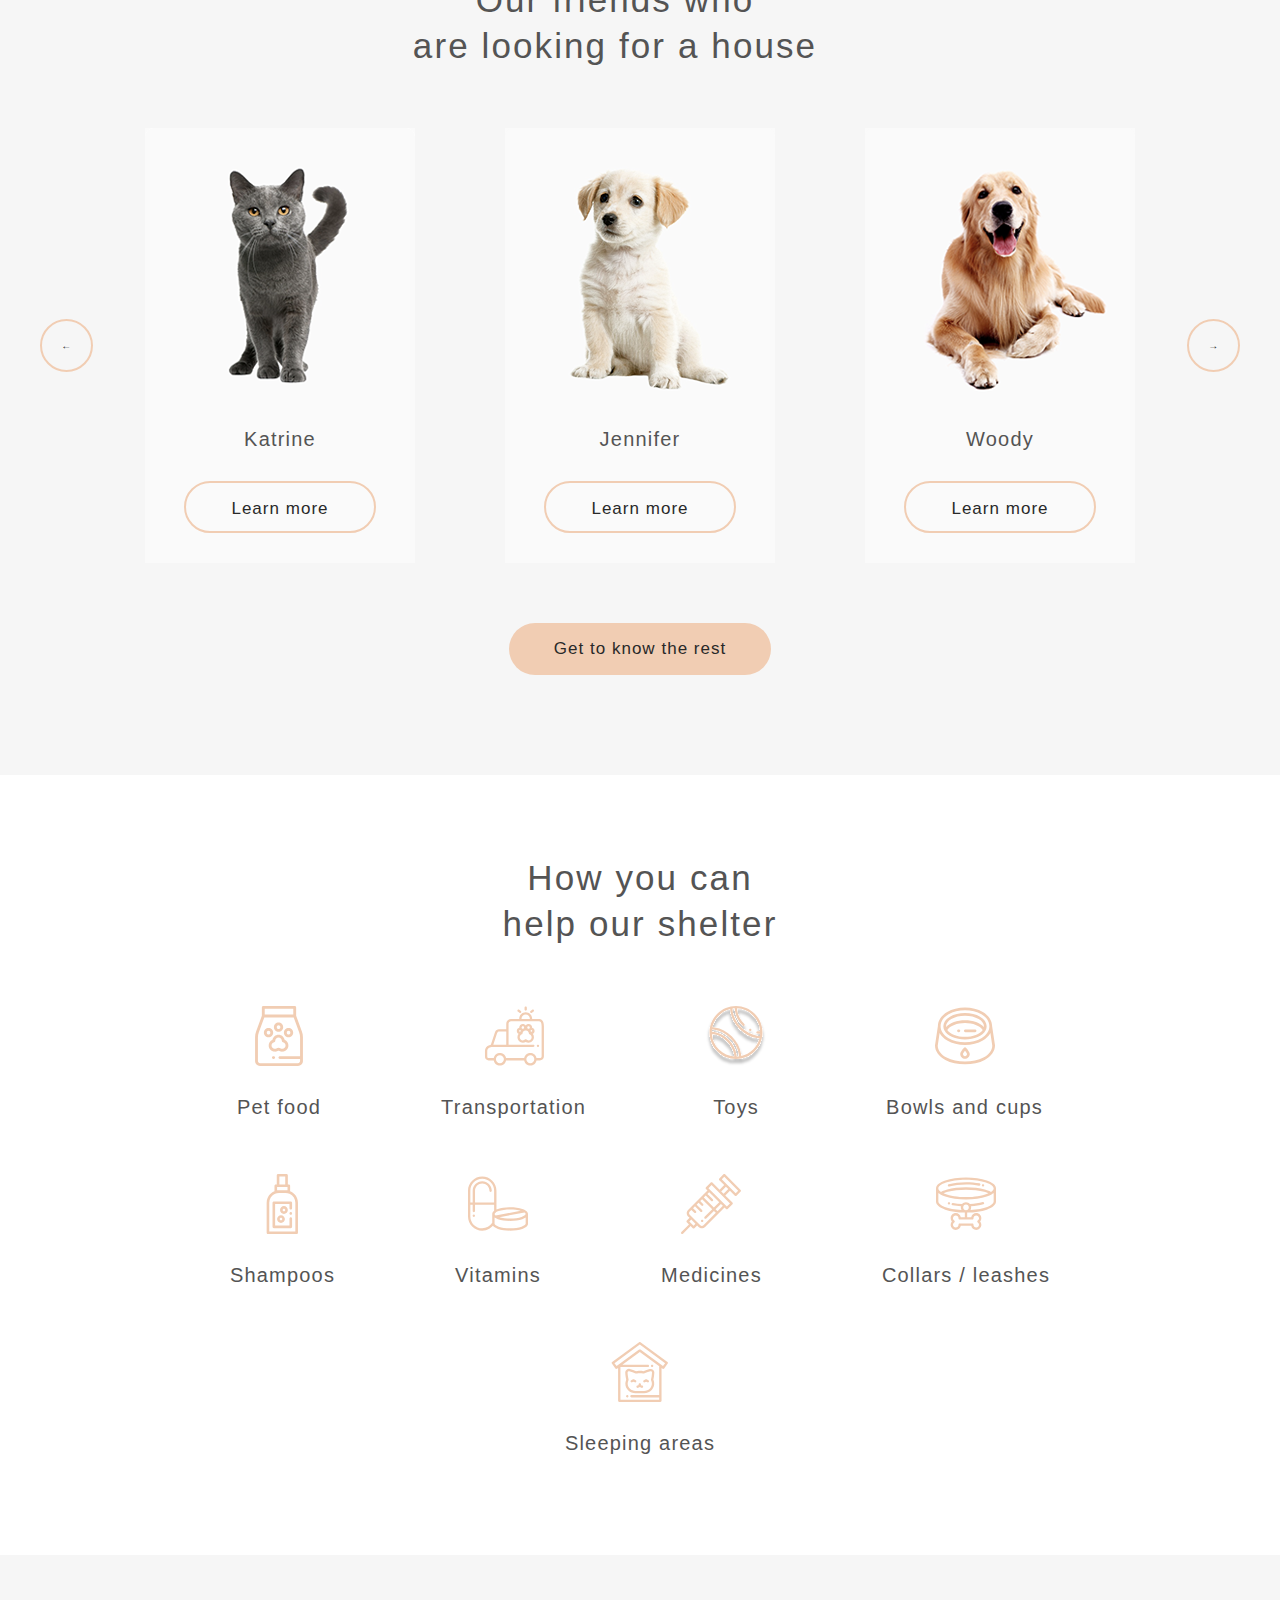
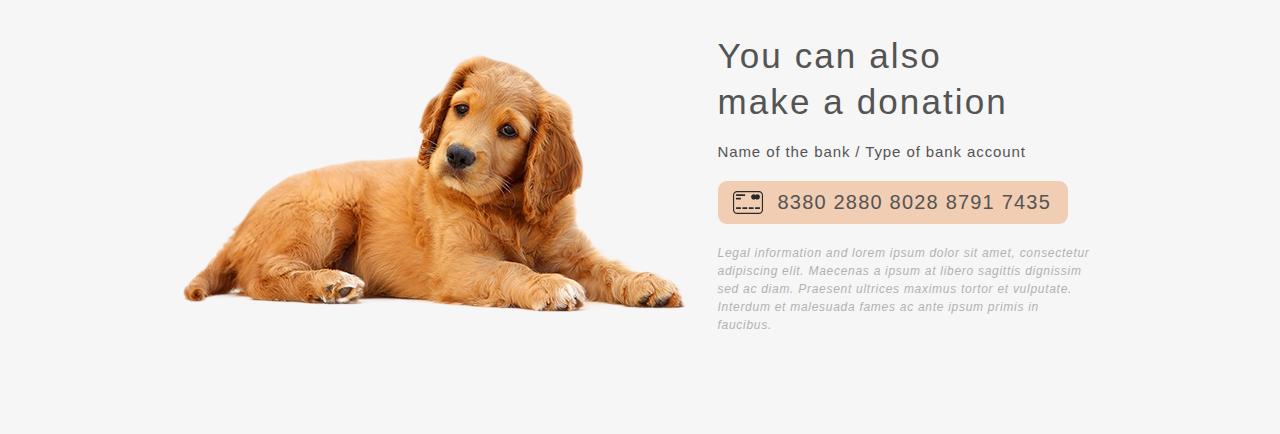
==== commit 77d9adda: "refactor: refactor header" ====
--- a/index.html
+++ b/index.html
@@ -8,27 +8,27 @@
     <link rel="stylesheet" href="SCSS/main.css">
 </head>
 <body>
-<header class="header">
-    <div class="logo">
-        <h3 class="logo__title">Cozy House</h3>
-        <p class="logo__subtitle">Shelter for pets in Boston</p>
-    </div>
-    <nav class="nav-menu">
-        <ul class="nav-menu__list">
-            <li class="nav-menu__item paragraph-l nav-menu__item_active">
-                <a href="#about">About the shelter</a>
-            </li>
-            <li class="nav-menu__item paragraph-l">
-                <a href="#our-pets">Our pets</a>
-            </li>
-            <li class="nav-menu__item paragraph-l">
-                <a href="#help-shelter">Help the shelter</a>
-            </li>
-            <li class="nav-menu__item paragraph-l">
-                <a href="#contacts">Contacts</a>
-            </li>
-        </ul>
-    </nav>
+<header class="header wrapper">
+        <div class="logo">
+            <h3 class="logo__title">Cozy House</h3>
+            <p class="logo__subtitle">Shelter for pets in Boston</p>
+        </div>
+        <nav class="nav-menu">
+            <ul class="nav-menu__list">
+                <li class="nav-menu__item paragraph-l nav-menu__item_active">
+                    <a href="#about"><p class="paragraph-l">About the shelter</p></a>
+                </li>
+                <li class="nav-menu__item paragraph-l">
+                    <a href="#our-pets"><p class="paragraph-l">Our pets</p></a>
+                </li>
+                <li class="nav-menu__item paragraph-l">
+                    <a href="#help-shelter"><p class="paragraph-l">Help the shelter</p></a>
+                </li>
+                <li class="nav-menu__item paragraph-l">
+                    <a href="#contacts"><p class="paragraph-l">Contacts</p></a>
+                </li>
+            </ul>
+        </nav>
 </header>
 <main>
     <section class="start-screen">
@@ -150,36 +150,36 @@
         </div>
     </section>
 </main>
-<footer class="footer">
-    <div class="wrapper container">
-        <div class="contacts" id="contacts">
-            <h3 class="title h3-mobile">For questions and suggestions</h3>
-            <div class="mail">
-                <img src="./assets/svg/icon-email.svg" alt="mail icon" class="mail__icon">
-                <a href="mailto:email@shelter.com" class="mail__address">
-                    <h4 class="mail__address-text">email@shelter.com</h4>
-                </a>
-            </div>
-            <div class="phone">
-                <img src="./assets/svg/icon-phone.svg" alt="phone icon" class="phone__icon">
-                <a href="tel:+136745677554" class="phone__number">
-                    <h4 class="phone__number-text">+13 674 567 75 54</h4>
-                </a>
-            </div>
-        </div>
-        <div class="locations">
-            <h3 class="title h3-mobile">We are waiting for your visit</h3>
-            <div class="boston">
-                <img src="./assets/svg/icon-marker.svg" alt="locations icon" class="locations__icon icon">
-                <h4 class="address">1 Central Street, Boston (entrance from the store)</h4>
-            </div>
-            <div class="london">
-                <img src="./assets/svg/icon-marker.svg" alt="locations icon" class="locations__icon icon">
-                <h4 class="address">18 South Park, London</h4>
-            </div>
-        </div>
-        <img class="footer__puppy" src="./assets/img/footer-puppy.png" alt="puppy">
-    </div>
-</footer>
+<!--<footer class="footer">-->
+<!--    <div class="wrapper container">-->
+<!--        <div class="contacts" id="contacts">-->
+<!--            <h3 class="title h3-mobile">For questions and suggestions</h3>-->
+<!--            <div class="mail">-->
+<!--                <img src="./assets/svg/icon-email.svg" alt="mail icon" class="mail__icon">-->
+<!--                <a href="mailto:email@shelter.com" class="mail__address">-->
+<!--                    <h4 class="mail__address-text">email@shelter.com</h4>-->
+<!--                </a>-->
+<!--            </div>-->
+<!--            <div class="phone">-->
+<!--                <img src="./assets/svg/icon-phone.svg" alt="phone icon" class="phone__icon">-->
+<!--                <a href="tel:+136745677554" class="phone__number">-->
+<!--                    <h4 class="phone__number-text">+13 674 567 75 54</h4>-->
+<!--                </a>-->
+<!--            </div>-->
+<!--        </div>-->
+<!--        <div class="locations">-->
+<!--            <h3 class="title h3-mobile">We are waiting for your visit</h3>-->
+<!--            <div class="boston">-->
+<!--                <img src="./assets/svg/icon-marker.svg" alt="locations icon" class="locations__icon icon">-->
+<!--                <h4 class="address">1 Central Street, Boston (entrance from the store)</h4>-->
+<!--            </div>-->
+<!--            <div class="london">-->
+<!--                <img src="./assets/svg/icon-marker.svg" alt="locations icon" class="locations__icon icon">-->
+<!--                <h4 class="address">18 South Park, London</h4>-->
+<!--            </div>-->
+<!--        </div>-->
+<!--        <img class="footer__puppy" src="./assets/img/footer-puppy.png" alt="puppy">-->
+<!--    </div>-->
+<!--</footer>-->
 </body>
 </html>--- a/SCSS/main.css
+++ b/SCSS/main.css
@@ -18,8 +18,6 @@
   margin: 0;
   padding: 0;
   border: 0;
-  font-size: 100%;
-  font: inherit;
   vertical-align: baseline;
 }
 
@@ -270,15 +268,15 @@
 
 html {
   box-sizing: border-box;
+  font-size: 10px;
+}
+
+*, *:before, *:after {
+  box-sizing: inherit;
   font-family: "Georgia", sans-serif;
   letter-spacing: 0.06em;
   font-weight: normal;
   font-style: normal;
-  font-size: 10px;
-}
-
-*, *:before, *:after {
-  box-sizing: inherit;
 }
 
 img {
@@ -297,16 +295,8 @@
 }
 
 .wrapper {
-  max-width: 1200px;
-  width: 100%;
-  margin: 0 auto;
-}
-@media screen and (max-width: 500px) {
-  .wrapper {
-    padding: 0 10px;
-  }
-}
-
+  margin: 0 40px;
+}
 .logo__title {
   color: #F1CDB3;
   margin-bottom: 10px;
@@ -358,6 +348,7 @@
   font-size: 1.5rem;
   line-height: 160%;
   color: #CDCDCD;
+  letter-spacing: 0;
 }
 @media screen and (max-width: 500px) {
   .paragraph-l {
@@ -429,26 +420,17 @@
   display: flex;
   justify-content: space-between;
   align-items: center;
-  height: 60px;
   max-width: 1200px;
-  width: 100%;
-  margin-top: 60px;
-  margin-left: 41px;
-}
-@media screen and (max-width: 1270px) {
-  .header {
-    max-width: 95vw;
-    margin-left: 15px;
-  }
+  width: calc(100% - 60px);
+  margin: 60px 0 0 41px;
 }
 @media screen and (max-width: 850px) {
   .header {
     margin: 30px 0 30px 30px;
-    width: auto;
-  }
-}
-@media screen and (max-width: 760px) {
-  .header__nav-menu {
+  }
+}
+@media screen and (max-width: 768px) {
+  .header .nav-menu {
     display: none;
   }
 }
@@ -458,15 +440,13 @@
   }
 }
 
+.nav-menu {
+  margin-top: -2px;
+}
 .nav-menu__list {
   display: flex;
   gap: 35px;
   margin-right: 3px;
-}
-@media screen and (max-width: 850px) {
-  .nav-menu__list {
-    margin-left: 80px;
-  }
 }
 .nav-menu__item_active, .nav-menu__item:hover {
   color: #FAFAFA;
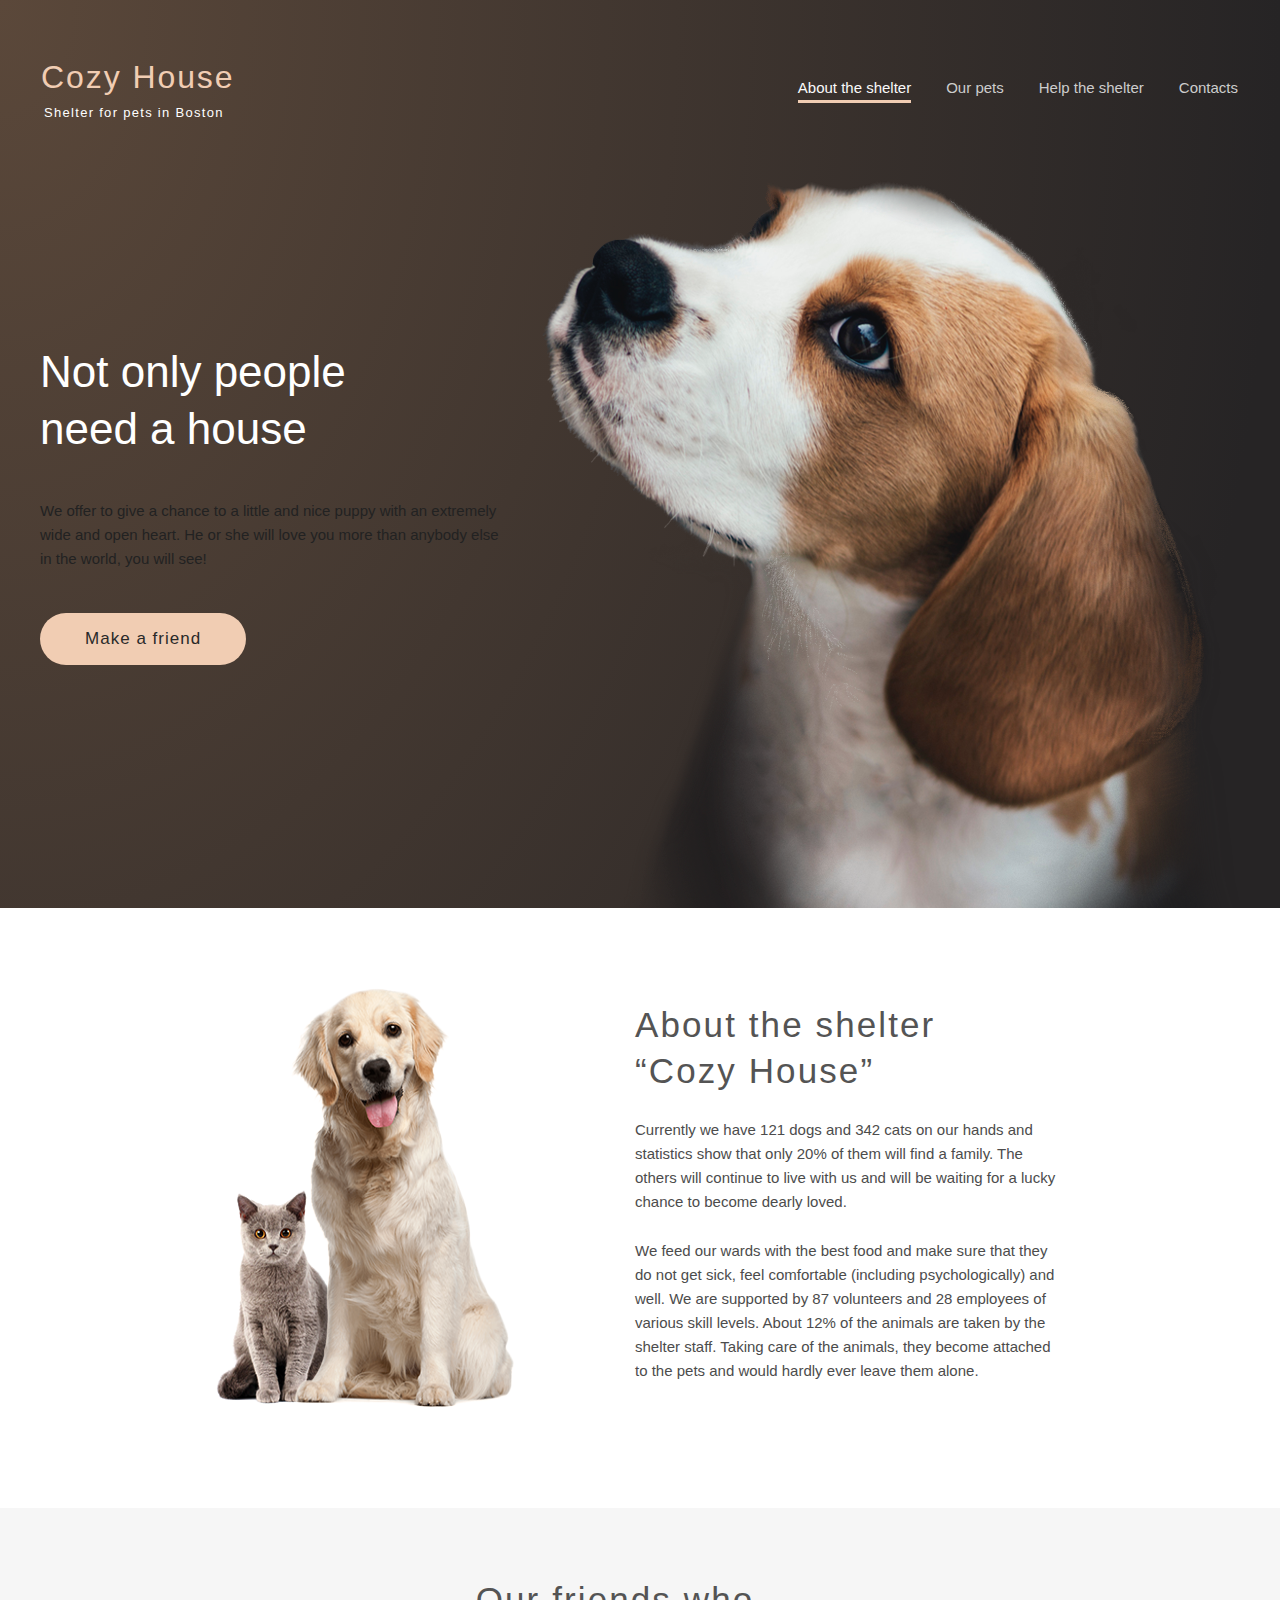
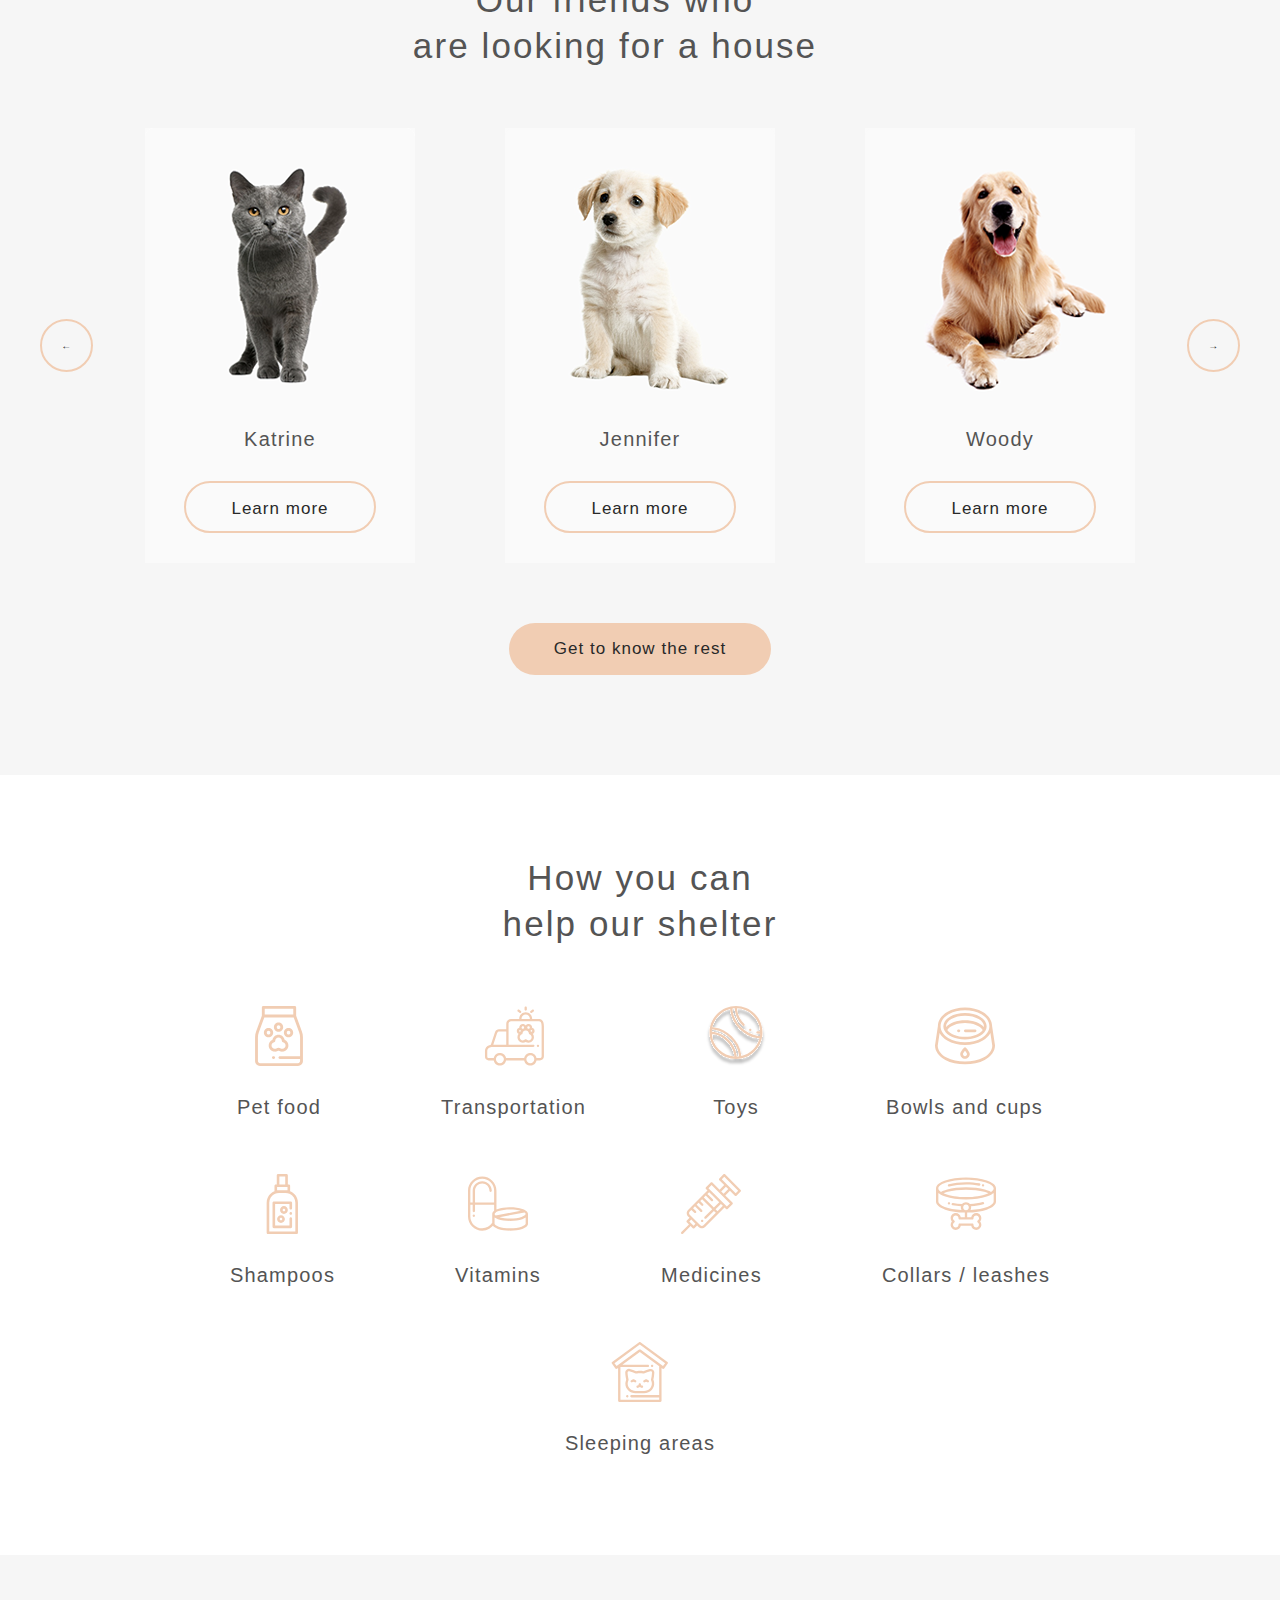
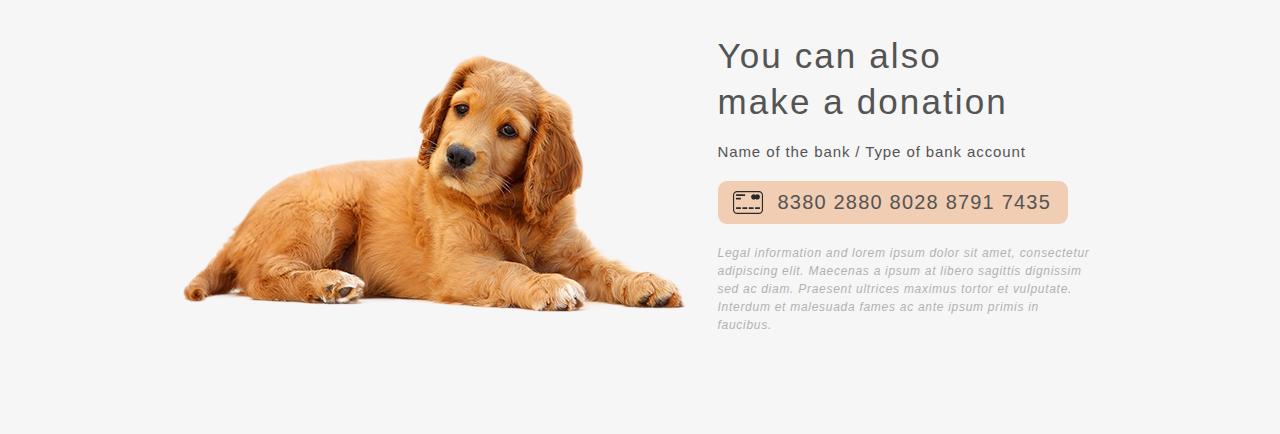
==== commit 8cda8075: "refactor: refactor header" ====
--- a/index.html
+++ b/index.html
@@ -8,7 +8,7 @@
     <link rel="stylesheet" href="SCSS/main.css">
 </head>
 <body>
-<header class="header wrapper">
+<header class="header">
         <div class="logo">
             <h3 class="logo__title">Cozy House</h3>
             <p class="logo__subtitle">Shelter for pets in Boston</p>
--- a/SCSS/main.css
+++ b/SCSS/main.css
@@ -1,4 +1,4 @@
-.nav-menu__item_active, .nav-menu__item:hover, .switch:hover, .button:hover {
+.header .nav-menu__item_active, .header .nav-menu__item:hover, .switch:hover, .button:hover {
   transition: all 0.3s ease-in-out;
 }
 
@@ -347,7 +347,6 @@
   font-family: Arial, sans-serif;
   font-size: 1.5rem;
   line-height: 160%;
-  color: #CDCDCD;
   letter-spacing: 0;
 }
 @media screen and (max-width: 500px) {
@@ -423,6 +422,7 @@
   max-width: 1200px;
   width: calc(100% - 60px);
   margin: 60px 0 0 41px;
+  color: #CDCDCD;
 }
 @media screen and (max-width: 850px) {
   .header {
@@ -434,24 +434,15 @@
     display: none;
   }
 }
-@media screen and (max-width: 500px) {
-  .header {
-    margin-left: 10px;
-  }
-}
-
-.nav-menu {
-  margin-top: -2px;
-}
-.nav-menu__list {
+.header .nav-menu__list {
   display: flex;
   gap: 35px;
-  margin-right: 3px;
-}
-.nav-menu__item_active, .nav-menu__item:hover {
+  margin: -2px 3px 0 0;
+}
+.header .nav-menu__item_active, .header .nav-menu__item:hover {
   color: #FAFAFA;
 }
-.nav-menu__item_active {
+.header .nav-menu__item_active {
   border-bottom: 3px solid #F1CDB3;
 }
 
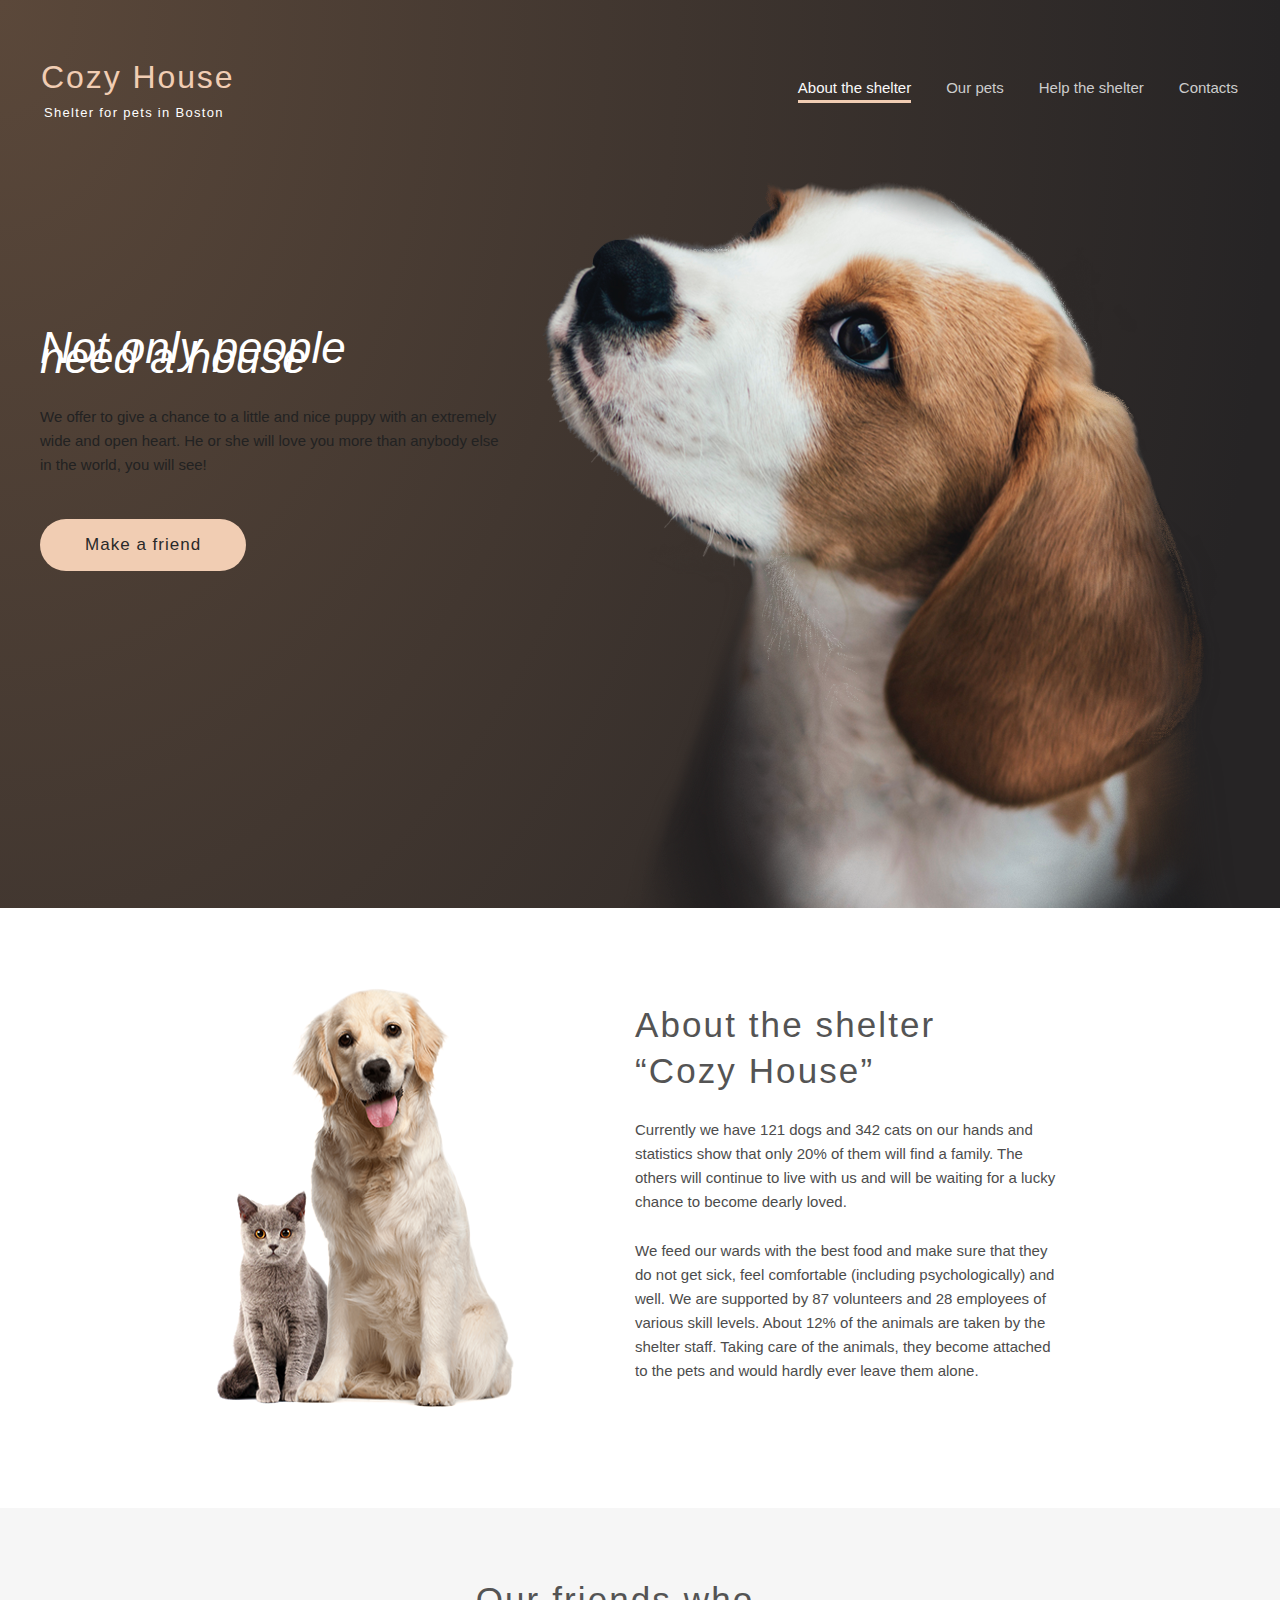
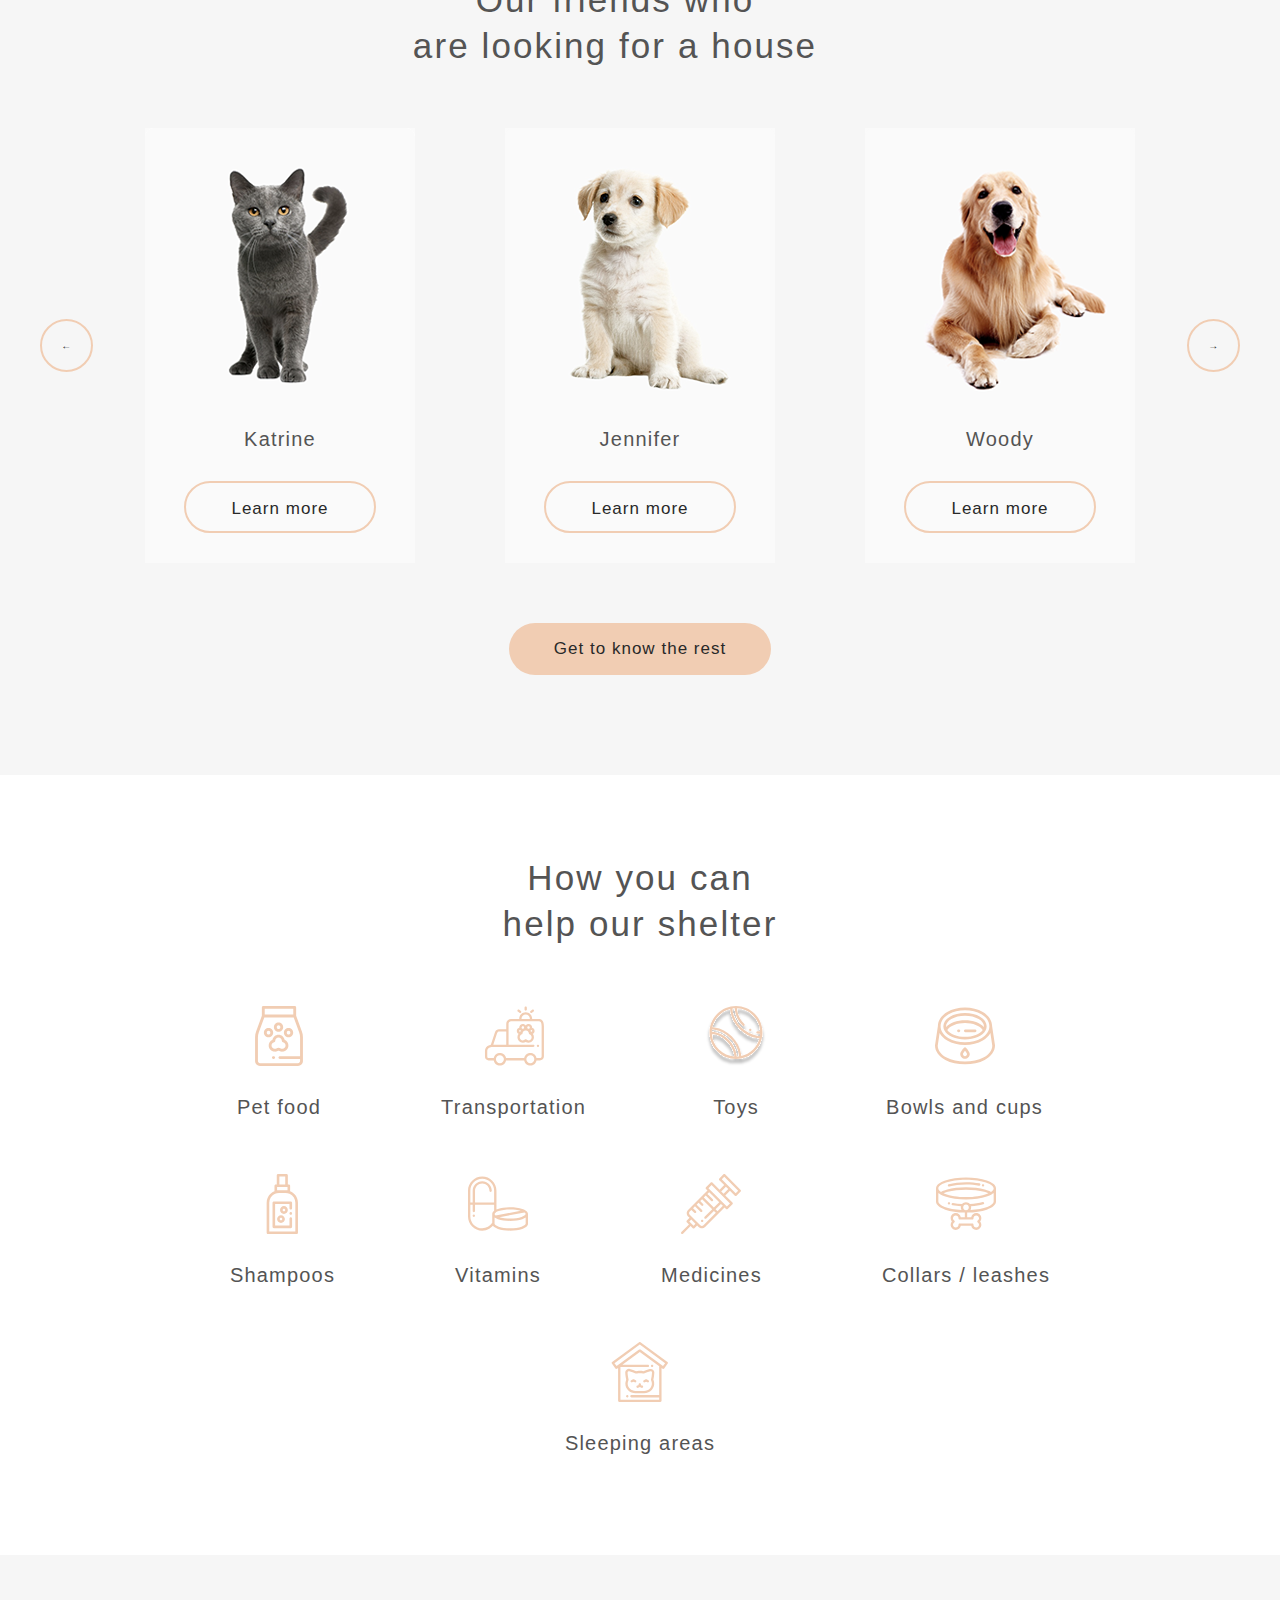
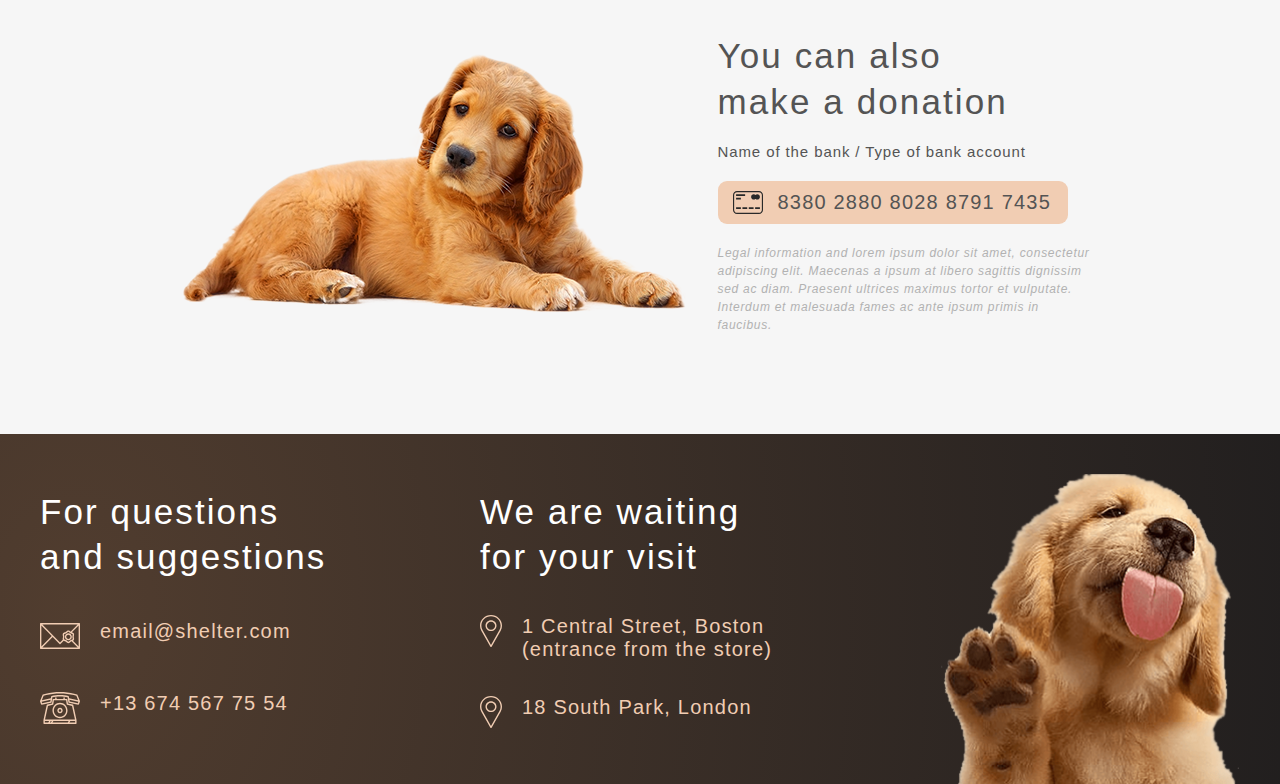
==== commit 6bd3e501: "refactor: refactor" ====
--- a/index.html
+++ b/index.html
@@ -2,7 +2,8 @@
 <html lang="en">
 <head>
     <meta charset="UTF-8">
-    <meta http-equiv="X-UA-Compatible" content="ie=edge">
+    <meta name="viewport"
+          content="width=device-width, initial-scale=1.0">
     <title>Shelter</title>
     <link rel="shortcut icon" href="./assets/favicon.ico" type="image/x-icon">
     <link rel="stylesheet" href="SCSS/main.css">
@@ -150,36 +151,36 @@
         </div>
     </section>
 </main>
-<!--<footer class="footer">-->
-<!--    <div class="wrapper container">-->
-<!--        <div class="contacts" id="contacts">-->
-<!--            <h3 class="title h3-mobile">For questions and suggestions</h3>-->
-<!--            <div class="mail">-->
-<!--                <img src="./assets/svg/icon-email.svg" alt="mail icon" class="mail__icon">-->
-<!--                <a href="mailto:email@shelter.com" class="mail__address">-->
-<!--                    <h4 class="mail__address-text">email@shelter.com</h4>-->
-<!--                </a>-->
-<!--            </div>-->
-<!--            <div class="phone">-->
-<!--                <img src="./assets/svg/icon-phone.svg" alt="phone icon" class="phone__icon">-->
-<!--                <a href="tel:+136745677554" class="phone__number">-->
-<!--                    <h4 class="phone__number-text">+13 674 567 75 54</h4>-->
-<!--                </a>-->
-<!--            </div>-->
-<!--        </div>-->
-<!--        <div class="locations">-->
-<!--            <h3 class="title h3-mobile">We are waiting for your visit</h3>-->
-<!--            <div class="boston">-->
-<!--                <img src="./assets/svg/icon-marker.svg" alt="locations icon" class="locations__icon icon">-->
-<!--                <h4 class="address">1 Central Street, Boston (entrance from the store)</h4>-->
-<!--            </div>-->
-<!--            <div class="london">-->
-<!--                <img src="./assets/svg/icon-marker.svg" alt="locations icon" class="locations__icon icon">-->
-<!--                <h4 class="address">18 South Park, London</h4>-->
-<!--            </div>-->
-<!--        </div>-->
-<!--        <img class="footer__puppy" src="./assets/img/footer-puppy.png" alt="puppy">-->
-<!--    </div>-->
-<!--</footer>-->
+<footer class="footer">
+    <div class="wrapper container">
+        <div class="contacts" id="contacts">
+            <h3 class="title h3-mobile">For questions and suggestions</h3>
+            <div class="mail">
+                <img src="./assets/svg/icon-email.svg" alt="mail icon" class="mail__icon">
+                <a href="mailto:email@shelter.com" class="mail__address">
+                    <h4 class="mail__address-text">email@shelter.com</h4>
+                </a>
+            </div>
+            <div class="phone">
+                <img src="./assets/svg/icon-phone.svg" alt="phone icon" class="phone__icon">
+                <a href="tel:+136745677554" class="phone__number">
+                    <h4 class="phone__number-text">+13 674 567 75 54</h4>
+                </a>
+            </div>
+        </div>
+        <div class="locations">
+            <h3 class="title h3-mobile">We are waiting for your visit</h3>
+            <div class="boston">
+                <img src="./assets/svg/icon-marker.svg" alt="locations icon" class="locations__icon icon">
+                <h4 class="address">1 Central Street, Boston (entrance from the store)</h4>
+            </div>
+            <div class="london">
+                <img src="./assets/svg/icon-marker.svg" alt="locations icon" class="locations__icon icon">
+                <h4 class="address">18 South Park, London</h4>
+            </div>
+        </div>
+        <img class="footer__puppy" src="./assets/img/footer-puppy.png" alt="puppy">
+    </div>
+</footer>
 </body>
-</html>+</html>
--- a/SCSS/main.css
+++ b/SCSS/main.css
@@ -312,6 +312,10 @@
   font-size: 4.4rem;
   line-height: 130%;
   color: #C4C4C4;
+  font-size: 4.4rem;
+  font-style: italic;
+  font-weight: 500;
+  line-height: 10px;
 }
 
 h3 {
@@ -449,67 +453,24 @@
 .start-screen {
   background: radial-gradient(100% 215.42% at 0% 0%, #5B483A 0%, #262425 100%), #211F20;
   margin-bottom: 80px;
-}
-@media screen and (max-width: 850px) {
-  .start-screen {
-    padding-top: 150px;
-  }
+  padding-top: 180px;
 }
 @media screen and (max-width: 500px) {
   .start-screen {
     margin-bottom: 40px;
   }
 }
-
 .start-screen__container {
   display: grid;
   grid-gap: 42px;
   grid-template-columns: minmax(330px, 1fr) minmax(auto, 698px);
 }
-@media screen and (max-width: 1270px) {
-  .start-screen__container {
-    grid-gap: 0;
-  }
-}
-@media screen and (max-width: 850px) {
-  .start-screen__container {
-    grid-template-columns: 1fr;
-    grid-template-rows: 322px 1fr;
-    justify-items: center;
-    gap: 100px;
-  }
-}
-@media screen and (max-width: 760px) {
-  .start-screen__container {
-    gap: 105px;
-  }
-}
-@media screen and (max-width: 500px) {
-  .start-screen__container {
-    gap: 80px;
-  }
-}
 .start-screen .content {
-  margin-top: 343px;
+  margin-top: 163px;
 }
 @media screen and (max-width: 1270px) {
   .start-screen .content {
-    padding-left: 15px;
-    margin-top: 28vw;
-  }
-}
-@media screen and (max-width: 850px) {
-  .start-screen .content {
-    margin: 0;
-    padding: 0;
-    display: flex;
-    flex-direction: column;
-    align-items: center;
-  }
-}
-@media screen and (max-width: 500px) {
-  .start-screen .content {
-    max-width: 93.75vw;
+    margin-top: 15vw;
   }
 }
 @media screen and (max-width: 500px) {
@@ -541,7 +502,6 @@
   margin-bottom: 42px;
 }
 .start-screen__puppy {
-  margin-top: 180px;
   max-width: 698px;
 }
 @media screen and (max-width: 1270px) {
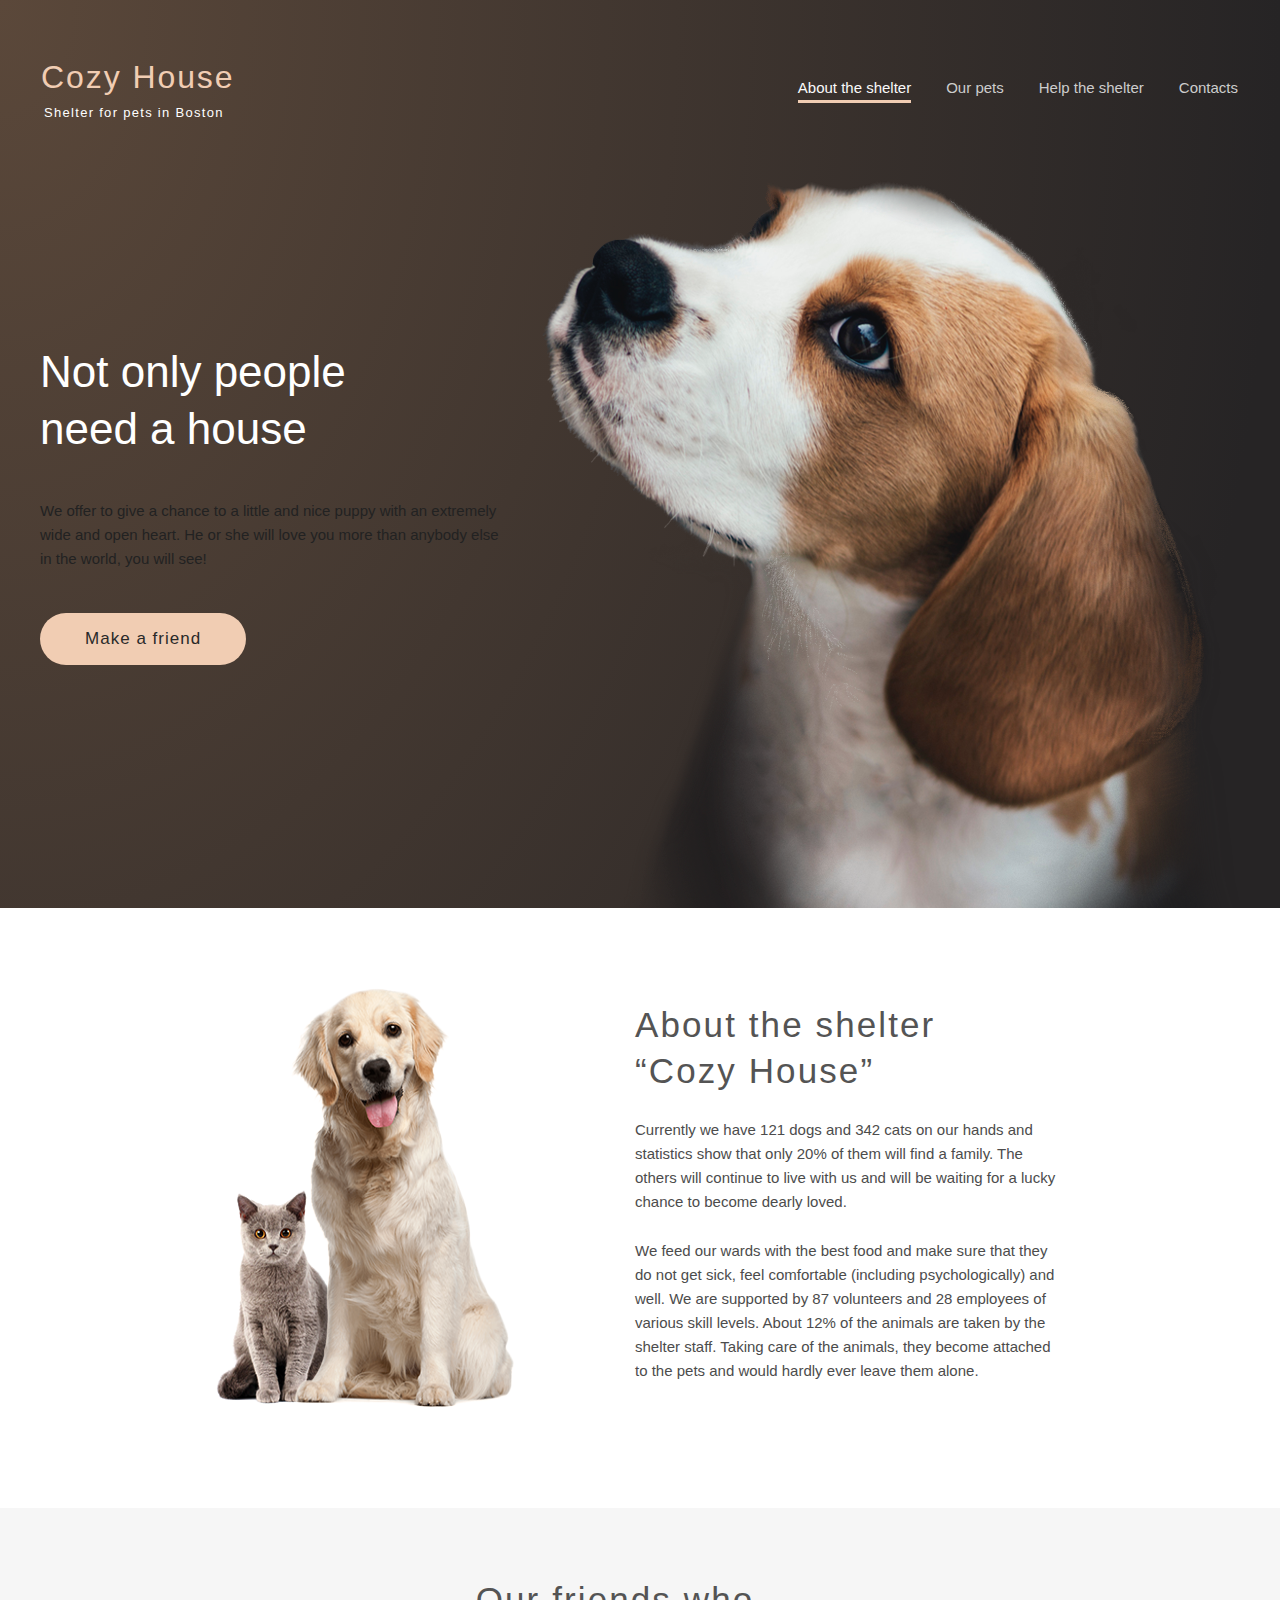
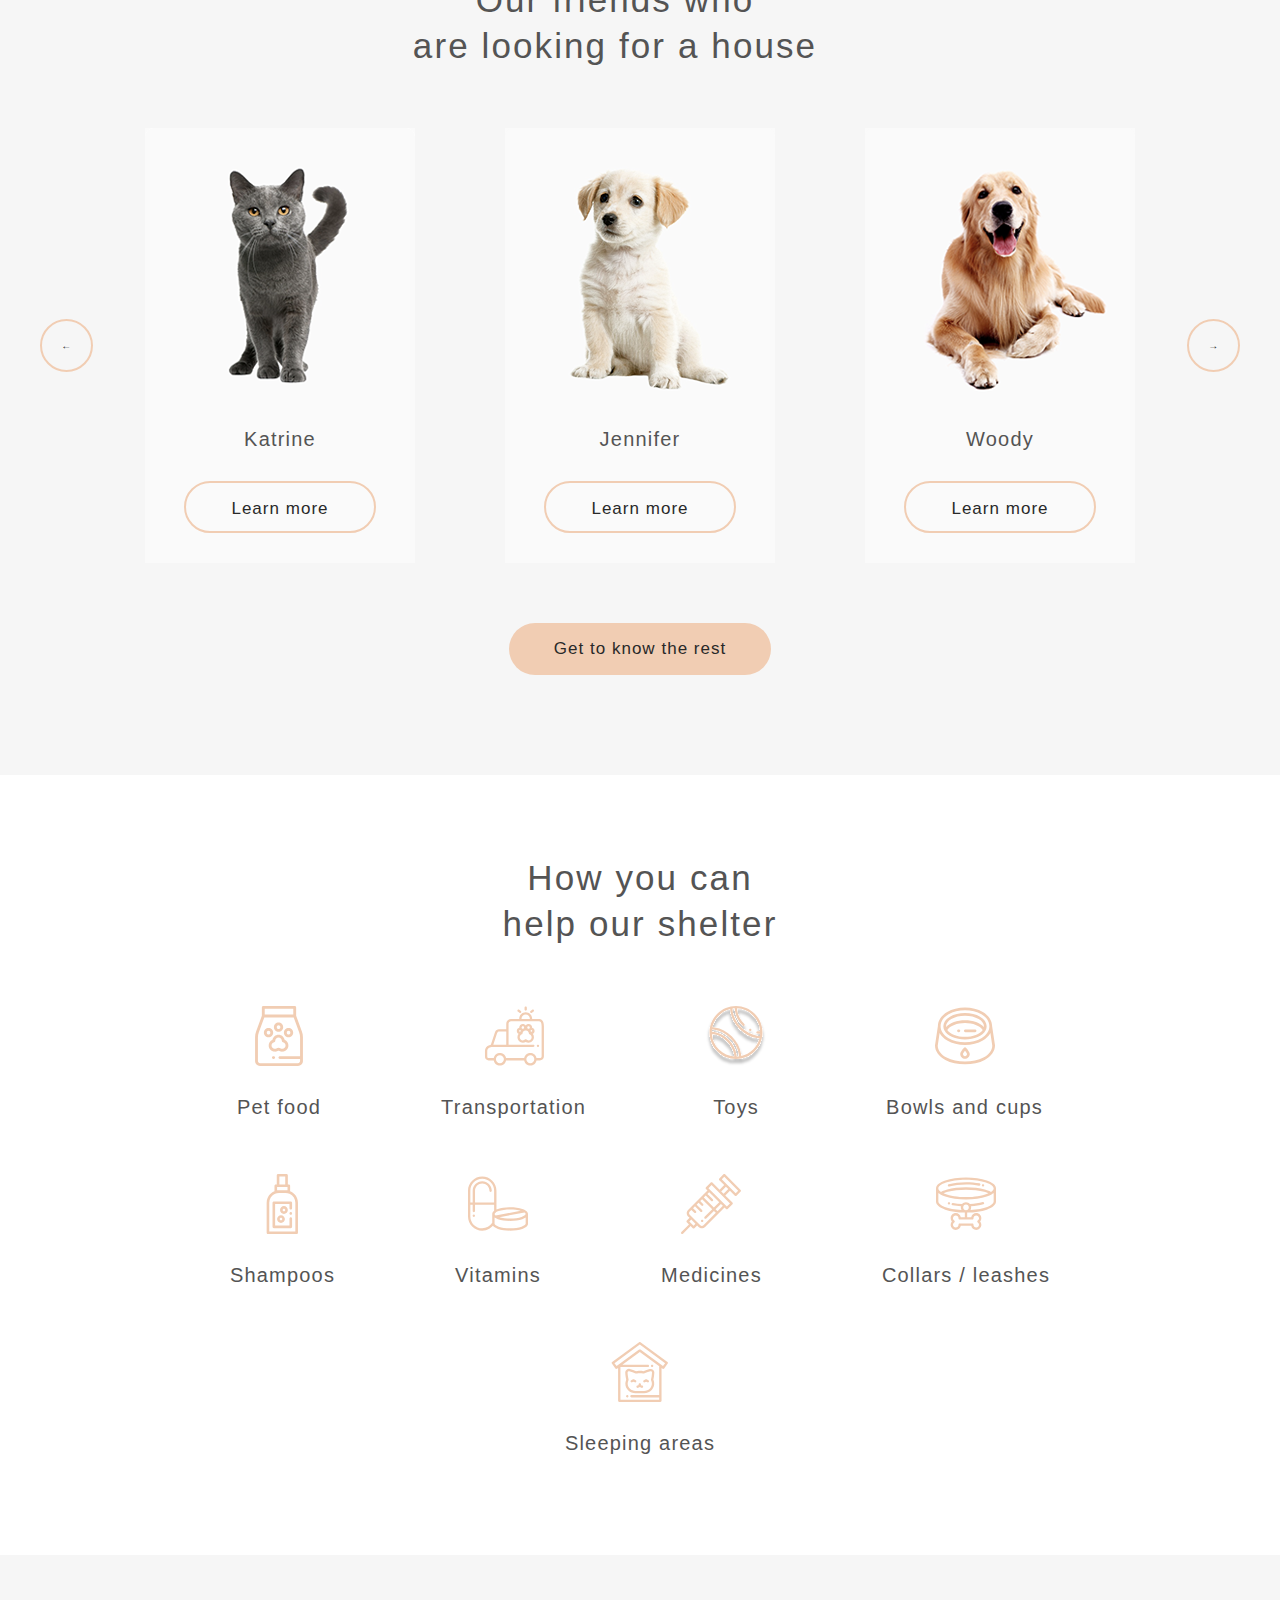
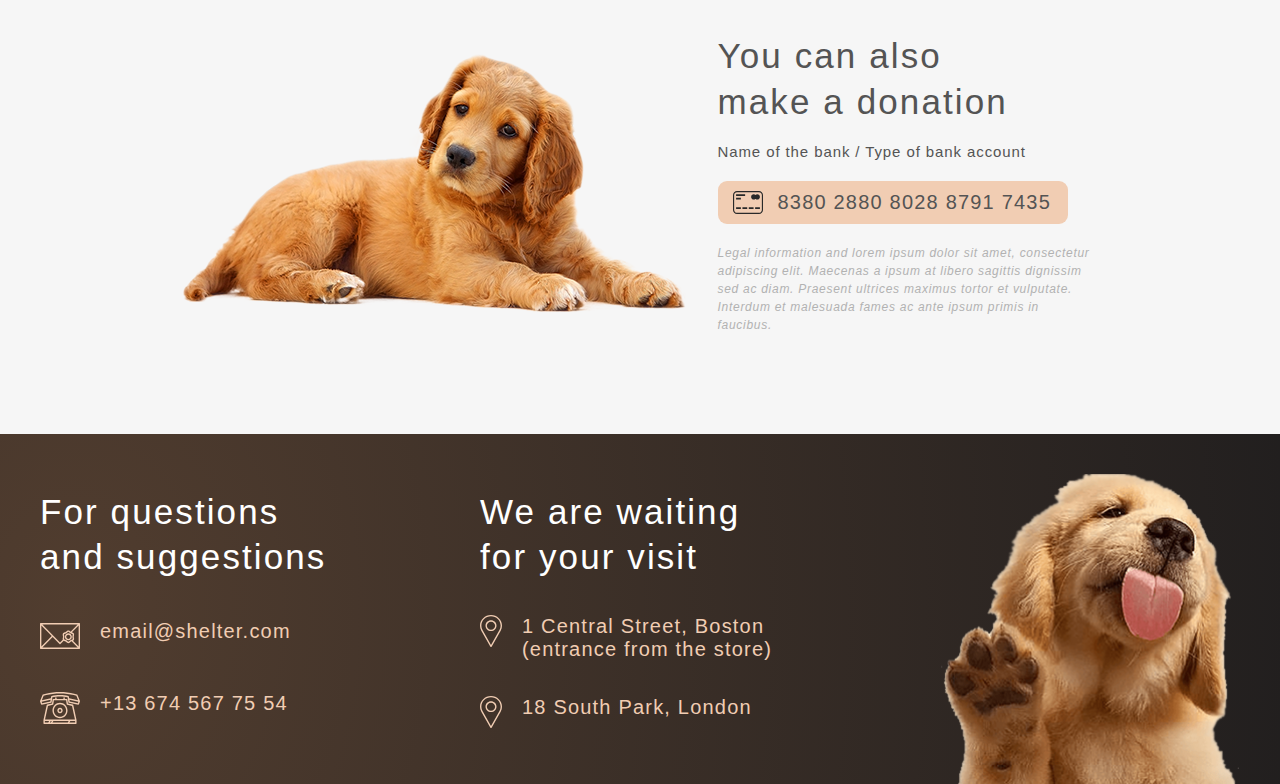
==== commit 0e45cd11: "refactor: add h1 for logo" ====
--- a/index.html
+++ b/index.html
@@ -11,7 +11,7 @@
 <body>
 <header class="header">
         <div class="logo">
-            <h3 class="logo__title">Cozy House</h3>
+            <h1 class="logo__title">Cozy House</h1>
             <p class="logo__subtitle">Shelter for pets in Boston</p>
         </div>
         <nav class="nav-menu">
--- a/SCSS/main.css
+++ b/SCSS/main.css
@@ -309,24 +309,26 @@
 }
 
 h2 {
-  font-size: 4.4rem;
-  line-height: 130%;
   color: #C4C4C4;
   font-size: 4.4rem;
-  font-style: italic;
-  font-weight: 500;
-  line-height: 10px;
+  font-style: normal;
+  font-weight: normal;
+  line-height: 130%;
 }
 
 h3 {
+  color: #545454;
   font-size: 3.5rem;
+  font-style: normal;
+  font-weight: normal;
   line-height: 130%;
-  color: #545454;
 }
 
 @media screen and (max-width: 500px) {
   .h3-mobile {
     font-size: 2.5rem;
+    font-style: normal;
+    font-weight: normal;
     line-height: 130%;
     text-align: center;
   }
@@ -334,24 +336,32 @@
 
 h4 {
   font-size: 2rem;
+  font-style: normal;
+  font-weight: normal;
   line-height: 115%;
 }
 
 h5 {
   font-size: 1.5rem;
+  font-style: normal;
+  font-weight: normal;
   line-height: 110%;
 }
 
 .h5-modal-window {
   font-size: 1.5rem;
+  font-style: normal;
+  font-weight: normal;
   line-height: 110%;
 }
 
 .paragraph-l {
   font-family: Arial, sans-serif;
+  letter-spacing: 0;
   font-size: 1.5rem;
+  font-style: normal;
+  font-weight: normal;
   line-height: 160%;
-  letter-spacing: 0;
 }
 @media screen and (max-width: 500px) {
   .paragraph-l {
@@ -363,27 +373,37 @@
   font-family: Arial, sans-serif;
   font-style: italic;
   font-size: 1.2rem;
+  font-style: italic;
+  font-weight: normal;
   line-height: 150%;
 }
 
+.paragraph-mobile-menu {
+  font-size: 3.2rem;
+  font-style: normal;
+  font-weight: normal;
+  line-height: 160%;
+}
 @media screen and (max-width: 768px) {
   .paragraph-mobile-menu {
     font-family: Arial, sans-serif;
-    font-size: 3.2rem;
-    line-height: 160%;
   }
 }
 
 .logo__title {
   font-size: 3.2rem;
+  font-style: normal;
+  font-weight: normal;
   line-height: 110%;
 }
 
 .logo__subtitle {
   font-family: Arial, sans-serif;
+  letter-spacing: 0.1em;
   font-size: 1.3rem;
+  font-style: normal;
+  font-weight: normal;
   line-height: 15px;
-  letter-spacing: 0.1em;
 }
 
 .button {
